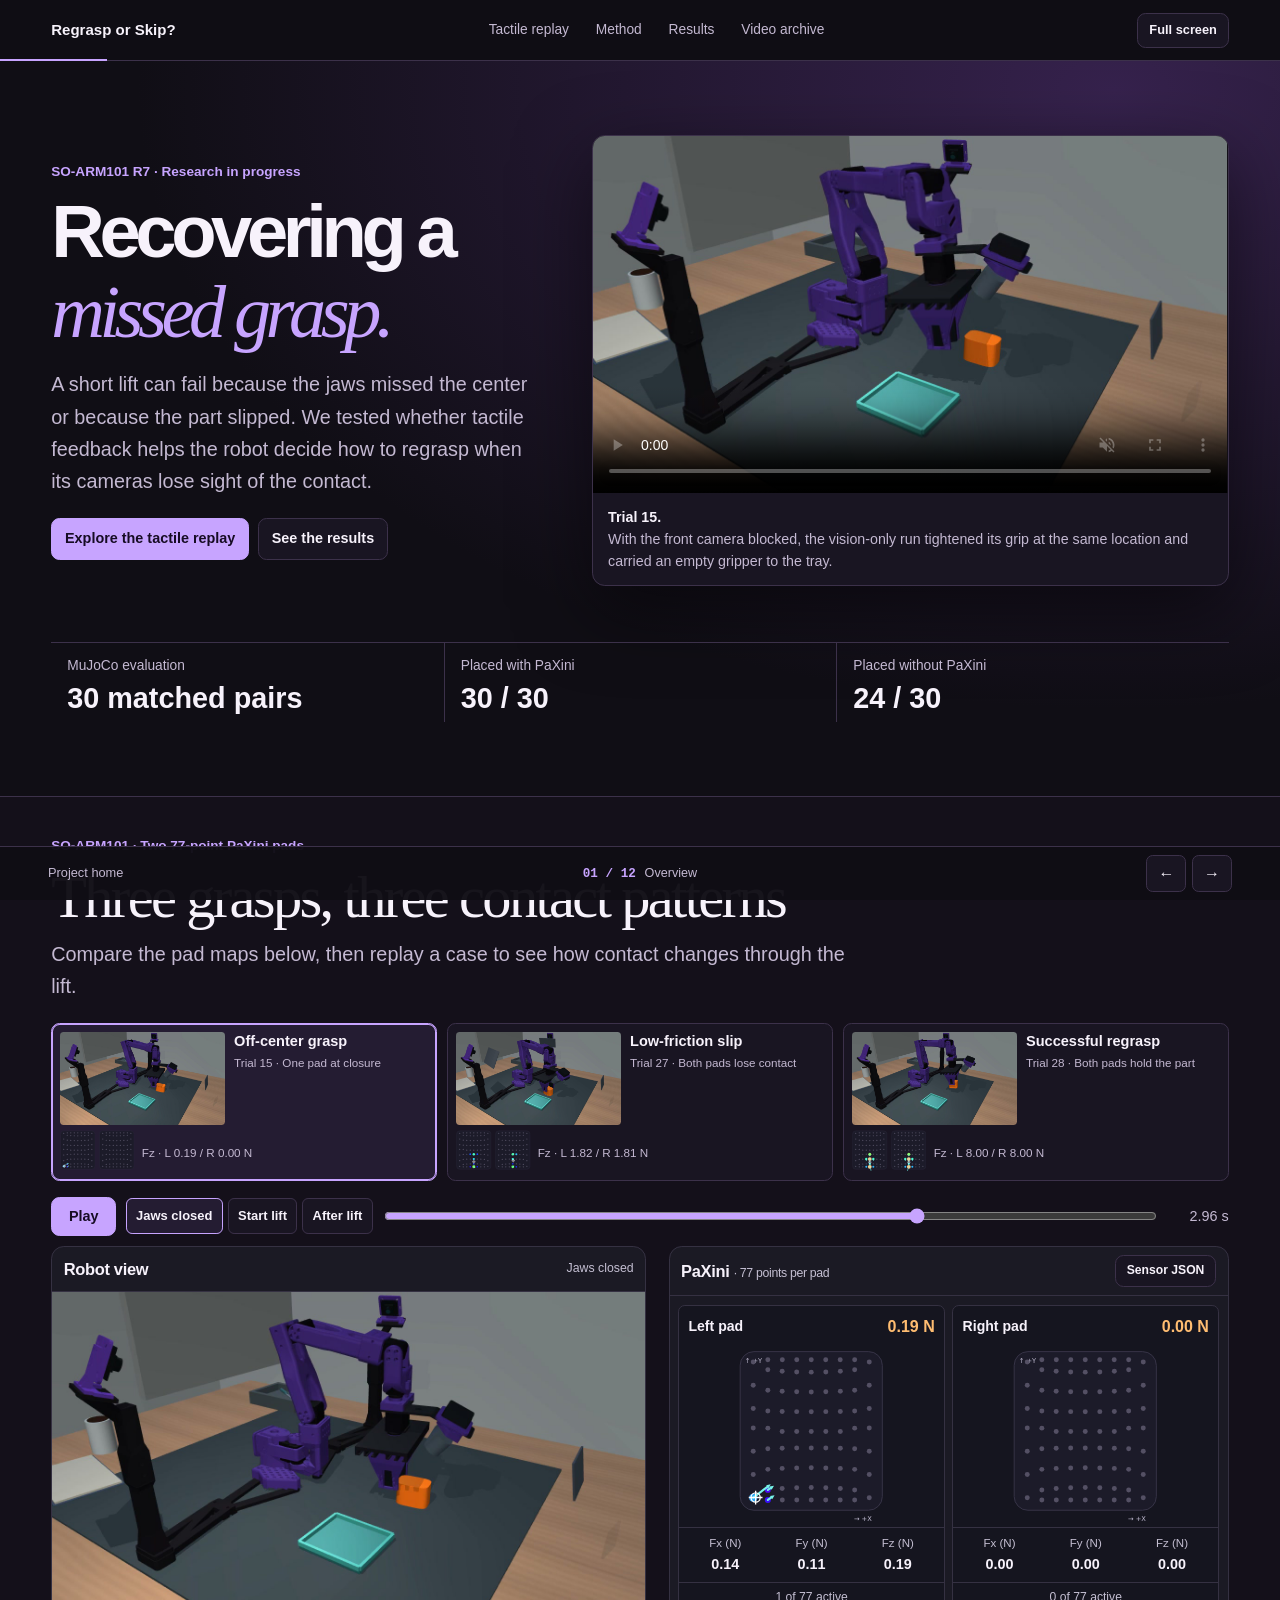
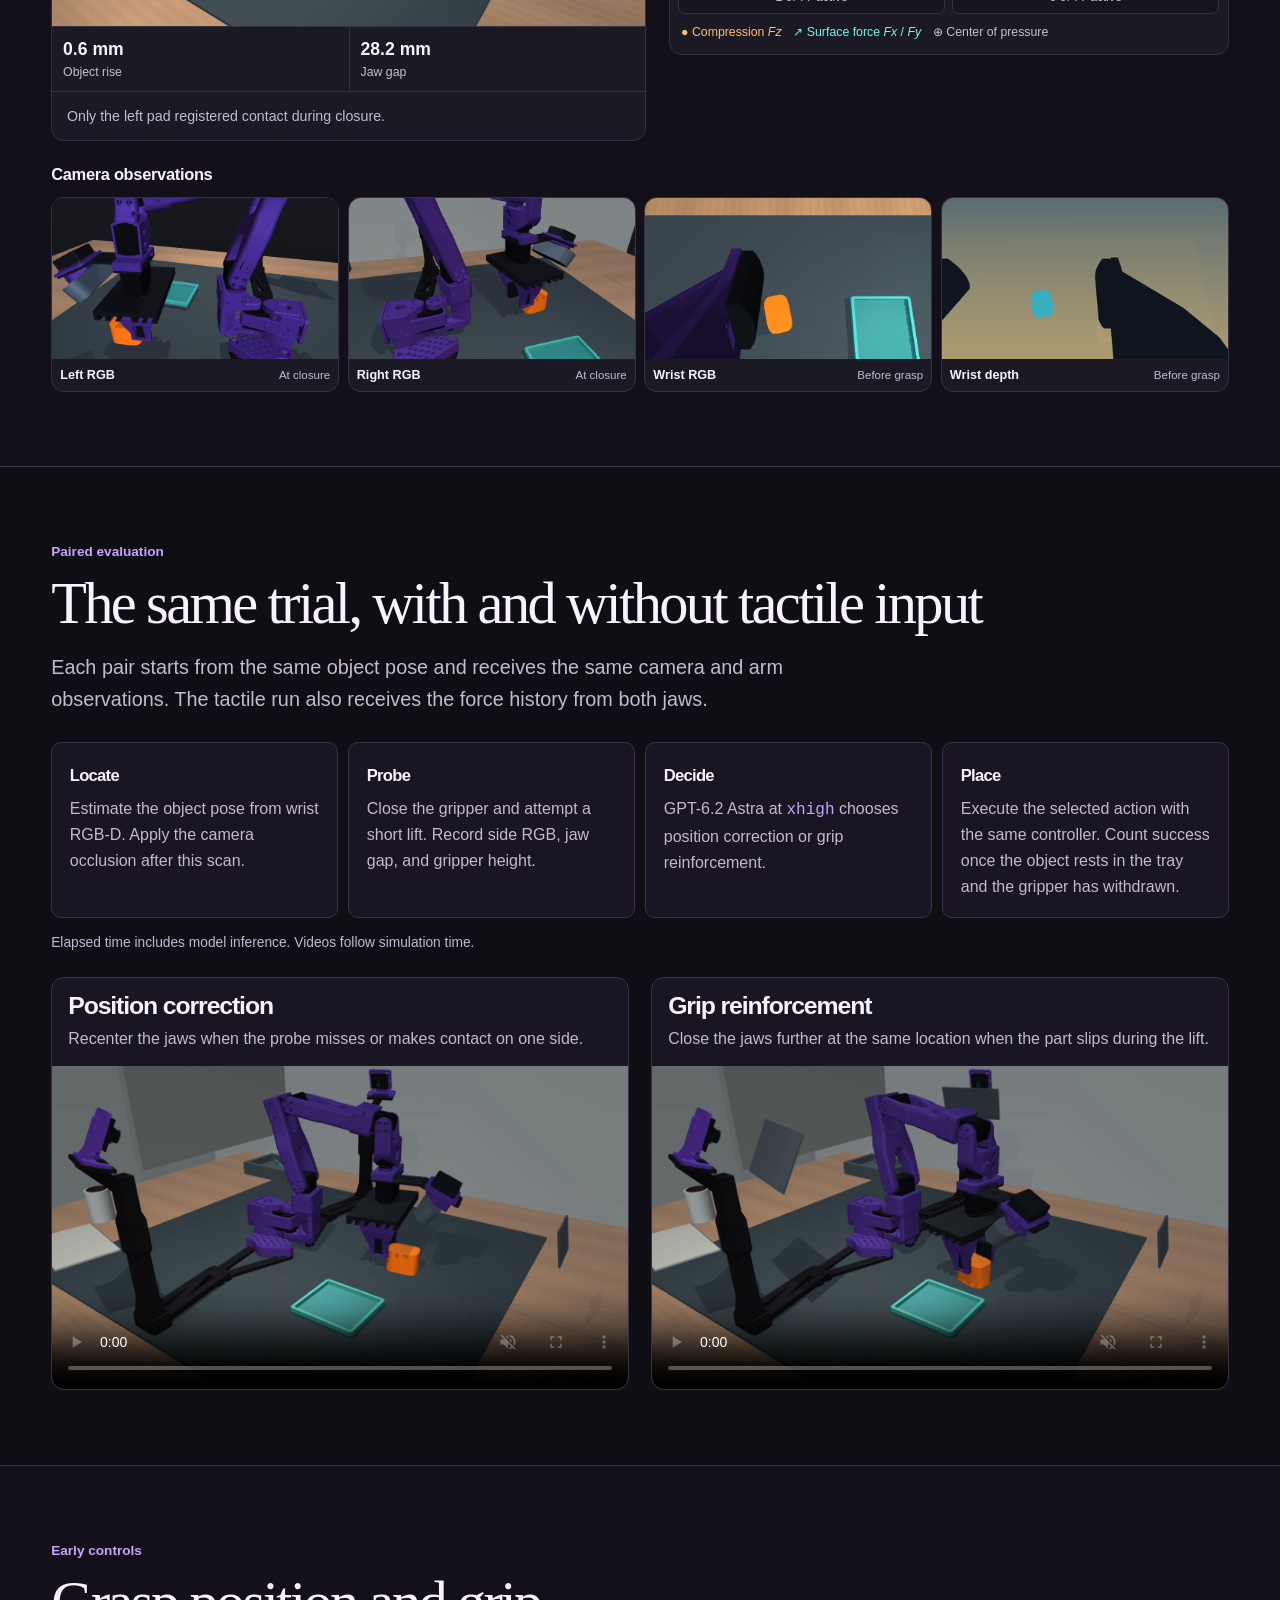
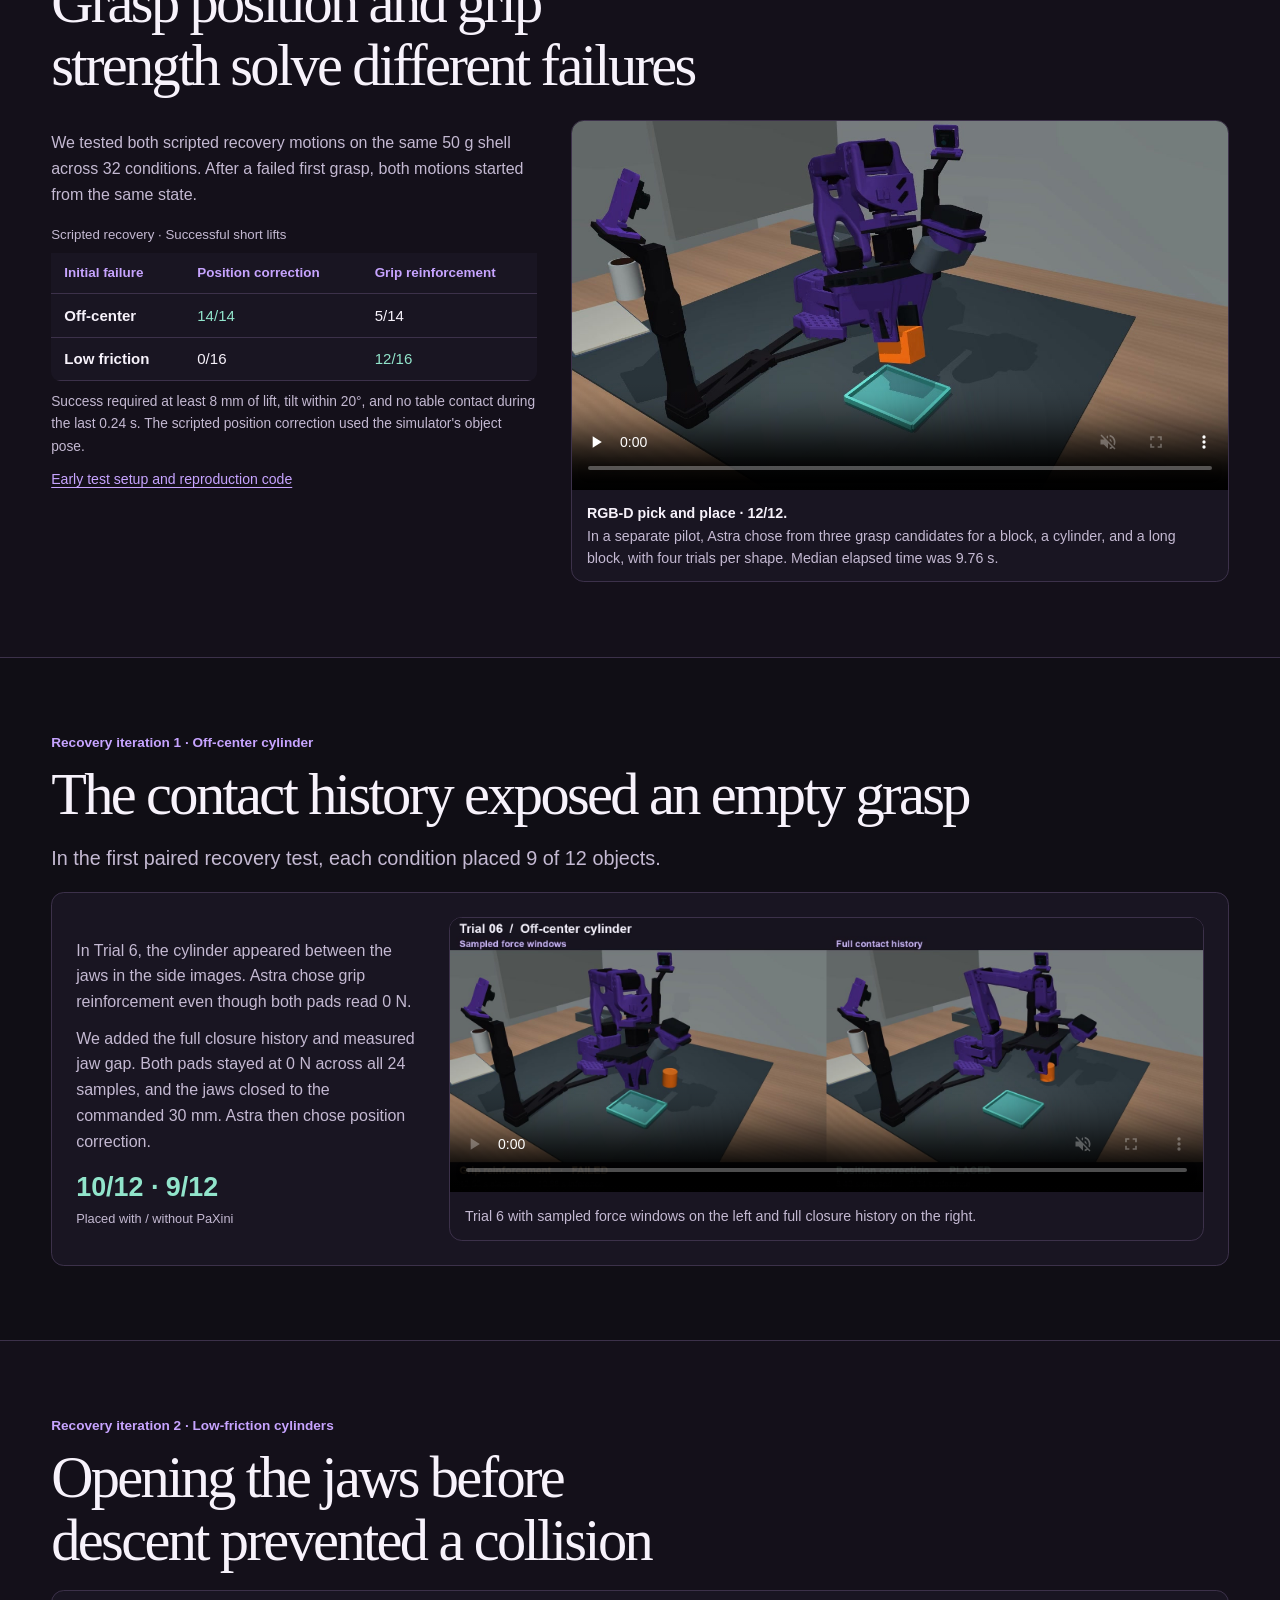
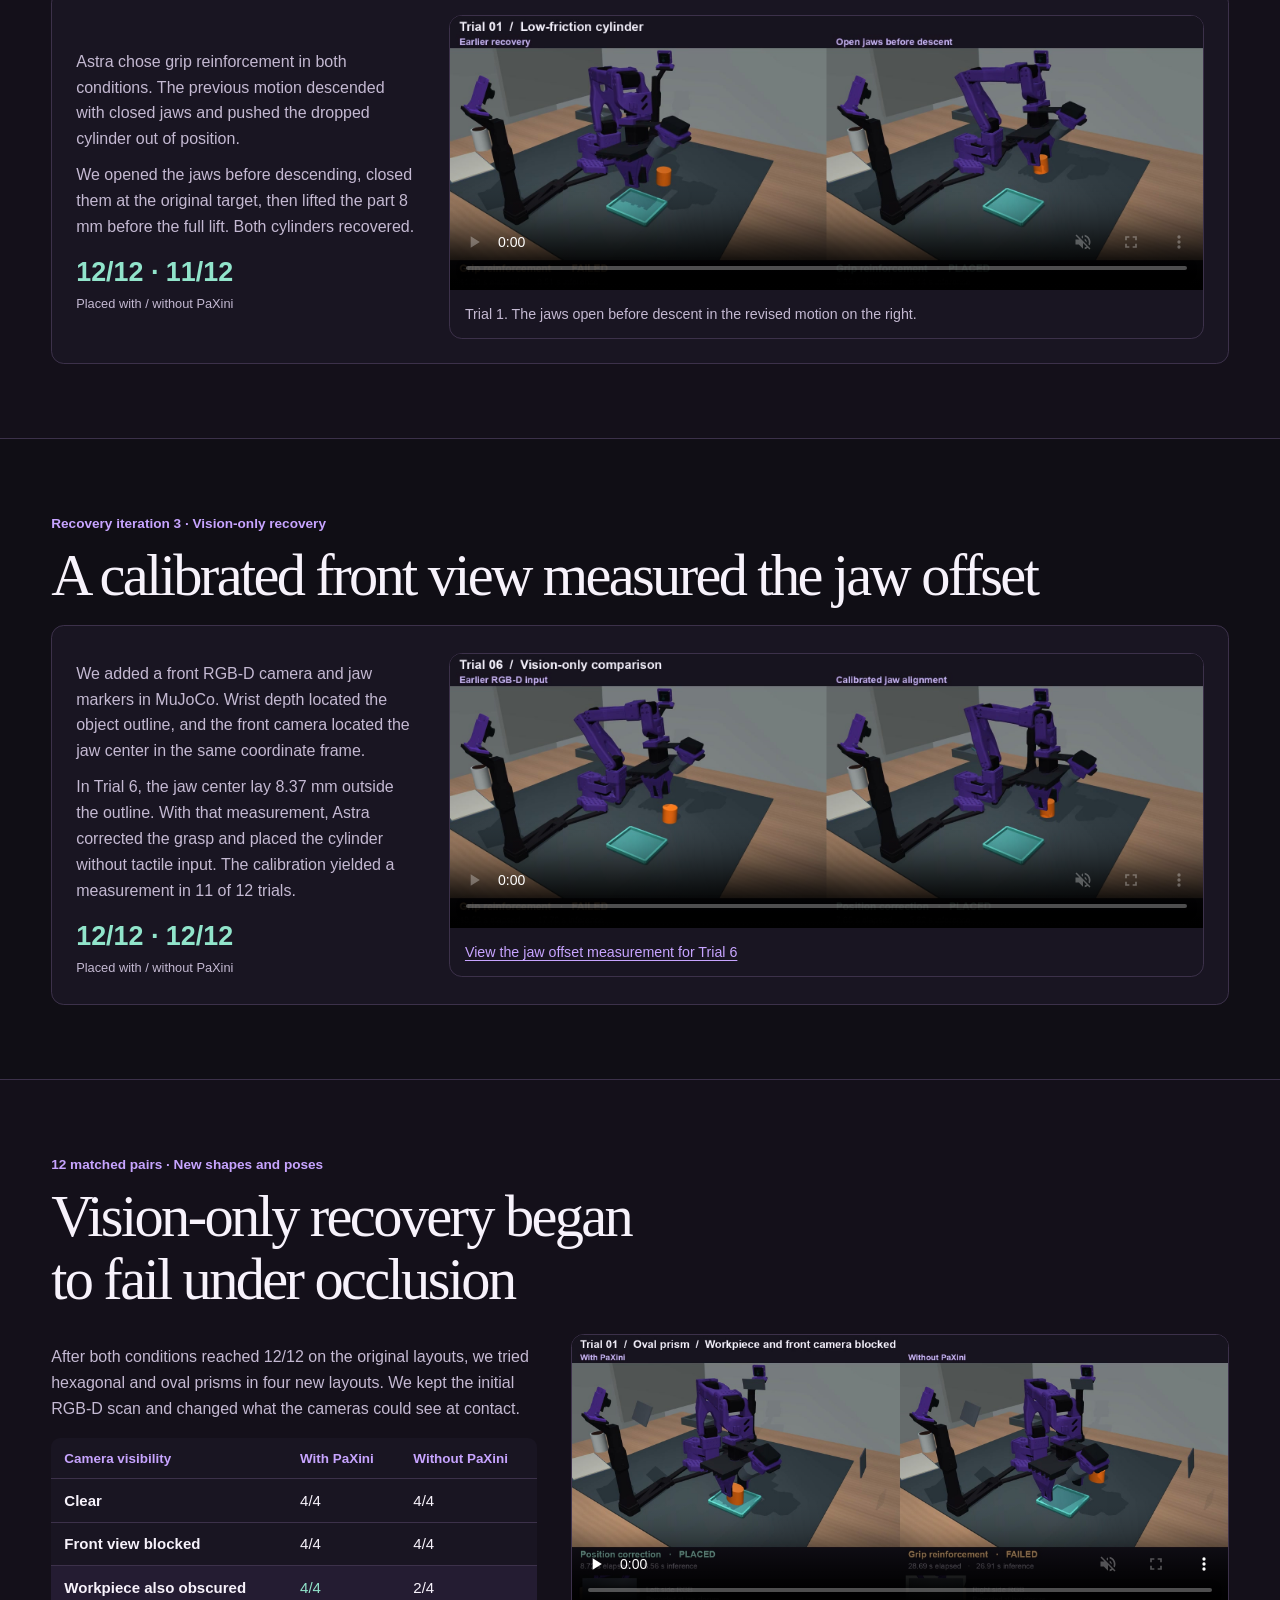
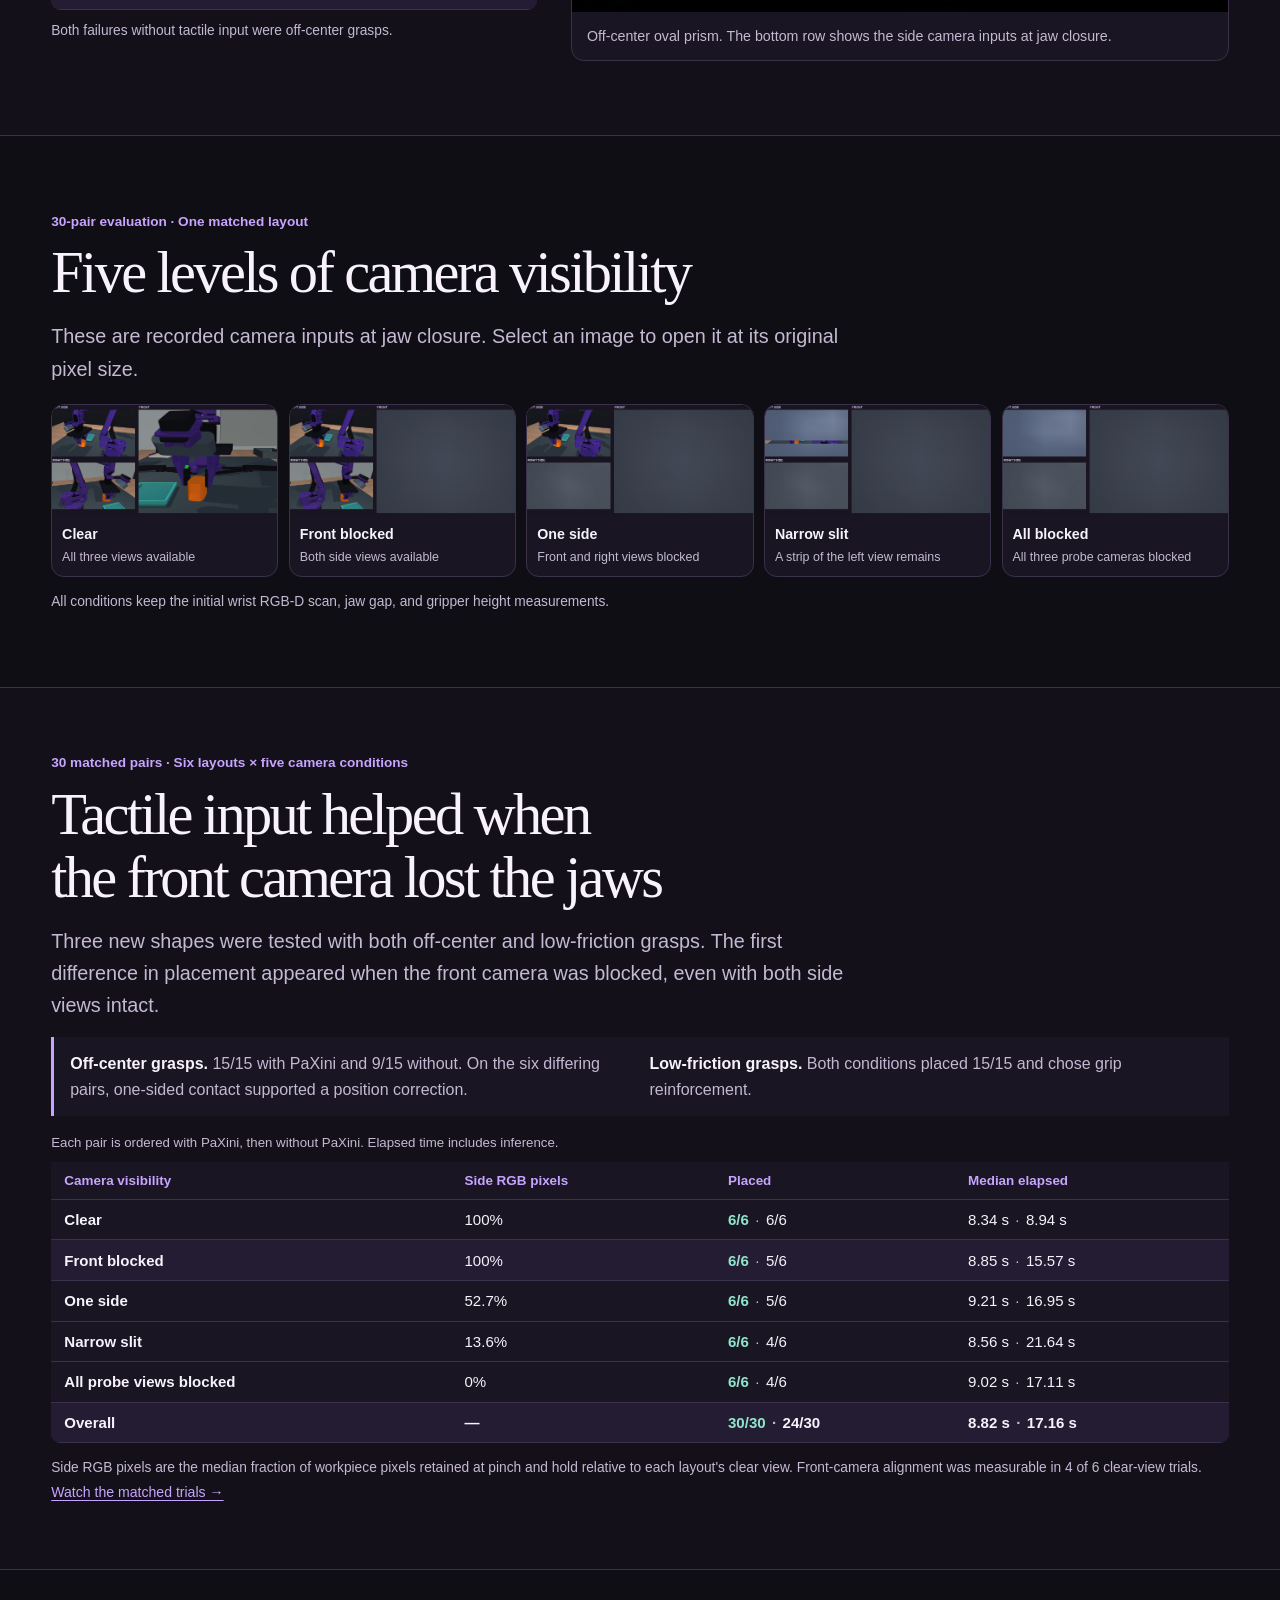
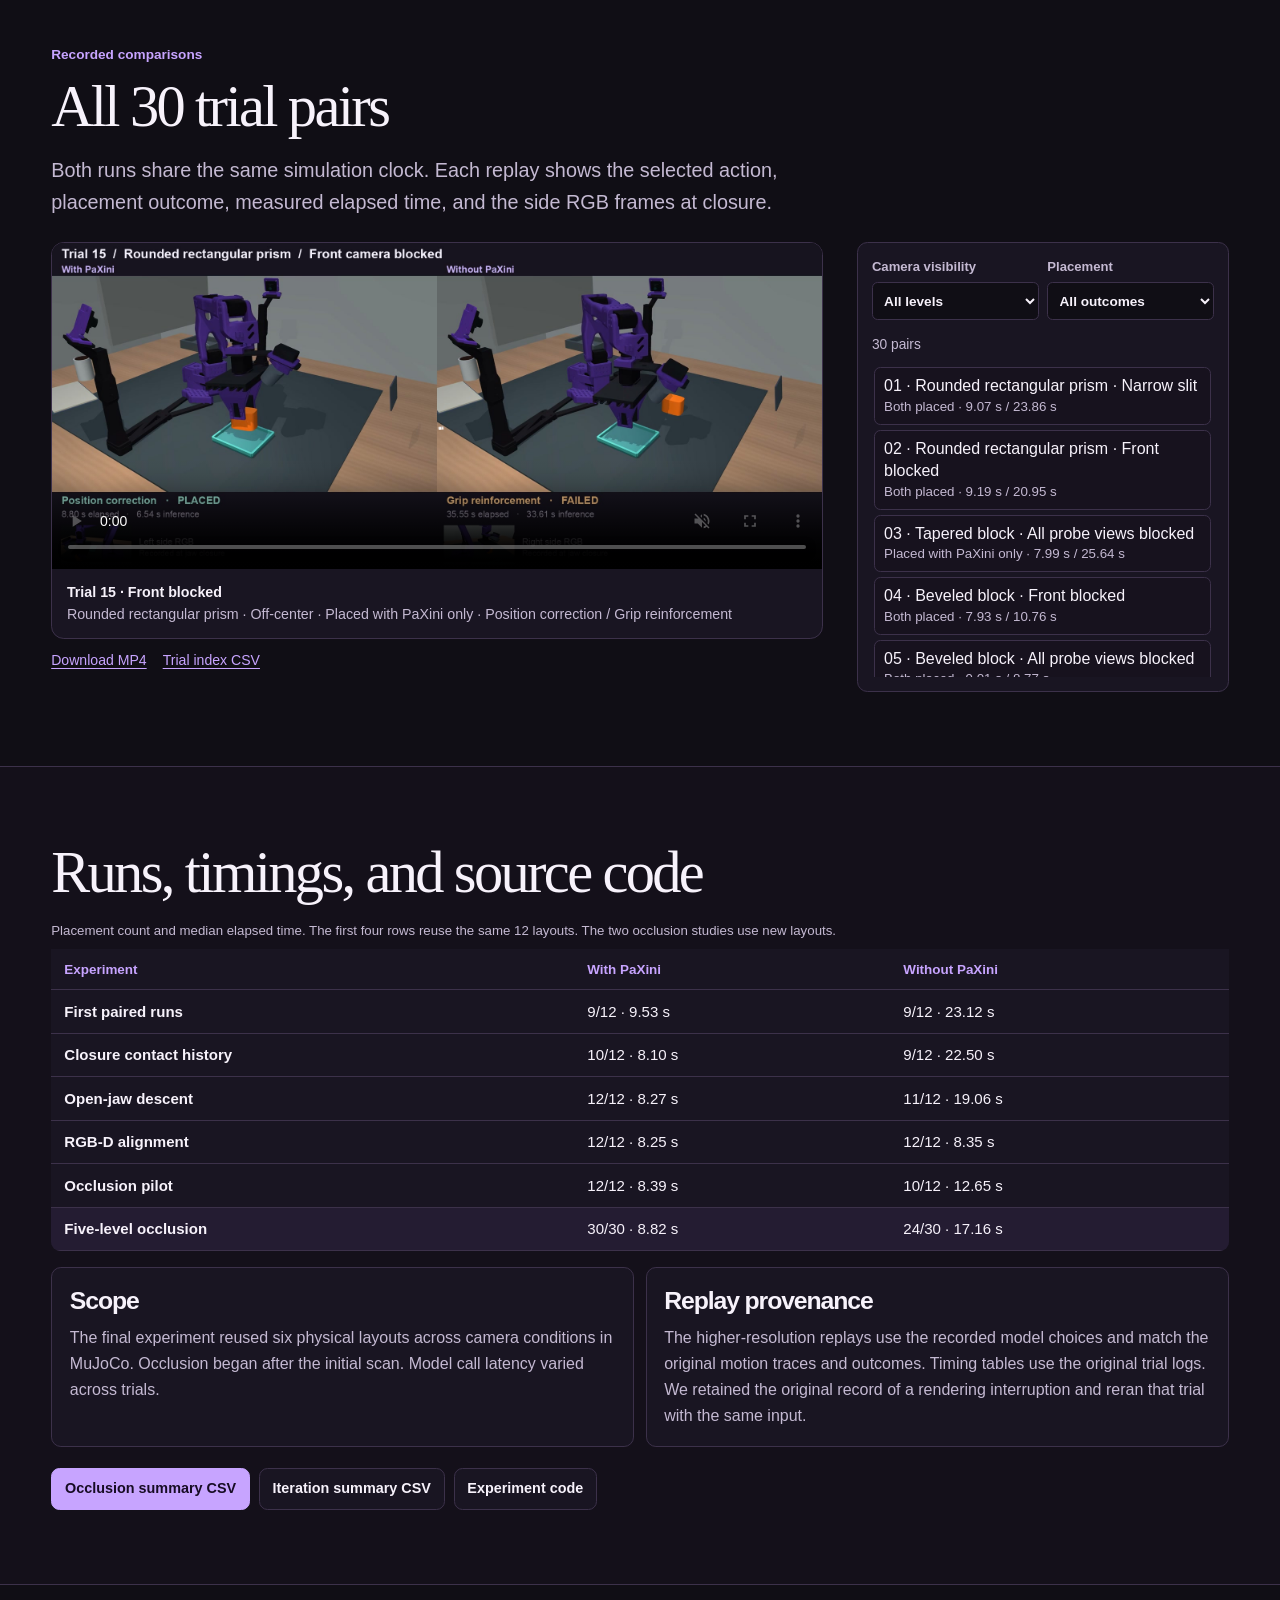
==== briefing/index.html @ a55e619f "Rebuild the English experiment briefing with HD replays" ====
<!doctype html>
<html lang="en">
<head>
  <meta charset="utf-8">
  <meta name="viewport" content="width=device-width,initial-scale=1">
  <meta name="theme-color" content="#100e15">
  <meta name="description" content="Paired MuJoCo experiments on tactile grasp recovery with an SO-ARM101 and two PaXini pads.">
  <meta property="og:title" content="Recovering a missed grasp · Regrasp or Skip?">
  <meta property="og:description" content="30 matched pairs across five levels of camera occlusion.">
  <meta property="og:image" content="https://jhyeong687.github.io/tactile-grasp-agent/briefing/media/start-here.jpg?rev=hd">
  <title>Recovering a missed grasp · Regrasp or Skip?</title>
  <link rel="stylesheet" href="brief.css?v=hd">
  <script src="brief.js?v=hd" defer></script>
  <script src="touch.js?v=hd" defer></script>
</head>
<body>
<a class="skip" href="#opening">Skip to content</a>
<header class="mast">
  <div class="mast-inner">
    <a class="brand" href="../">Regrasp or Skip?</a>
    <nav aria-label="Page sections">
      <a href="#touch">Tactile replay</a><a href="#protocol">Method</a><a href="#graded">Results</a><a href="#library">Video archive</a>
    </nav>
    <button class="button button-small" id="fullscreen" type="button" hidden>Full screen</button>
  </div>
  <div class="progress" aria-hidden="true"><span id="progress"></span></div>
</header>

<main id="deck">
<section class="slide hero" id="opening" data-title="Overview">
  <div class="frame hero-grid">
    <div class="hero-copy">
      <p class="eyebrow">SO-ARM101 R7 · Research in progress</p>
      <h1>Recovering a<br><em>missed grasp.</em></h1>
      <p class="lead">A short lift can fail because the jaws missed the center or because the part slipped. We tested whether tactile feedback helps the robot decide how to regrasp when its cameras lose sight of the contact.</p>
      <div class="hero-actions">
        <a class="button primary" href="#touch">Explore the tactile replay</a>
        <a class="button" href="#graded">See the results</a>
      </div>
    </div>
    <figure class="plate hero-video">
      <video src="media/start-here.mp4?v=hd" poster="media/start-here.jpg?v=hd" autoplay muted playsinline loop controls preload="metadata" aria-label="The gripper moves toward the tray while the orange workpiece stays on the table"></video>
      <figcaption><strong>Trial 15.</strong> With the front camera blocked, the vision-only run tightened its grip at the same location and carried an empty gripper to the tray.</figcaption>
    </figure>
    <dl class="hero-facts">
      <div><dt>MuJoCo evaluation</dt><dd>30 matched pairs</dd></div>
      <div><dt>Placed with PaXini</dt><dd>30 / 30</dd></div>
      <div><dt>Placed without PaXini</dt><dd>24 / 30</dd></div>
    </dl>
  </div>
</section>

<section class="slide" id="touch" data-title="Tactile replay">
  <div class="frame">
    <p class="eyebrow">SO-ARM101 · Two 77-point PaXini pads</p>
    <h2>Three grasps, three contact patterns</h2>
    <p class="lede">Compare the pad maps below, then replay a case to see how contact changes through the lift.</p>
    <div class="case-overview" aria-label="Select a recorded grasp">
      <button type="button" data-touch-case="offset" aria-pressed="true">
        <img src="media/touch-offset.jpg?v=hd" alt="" width="1280" height="720" loading="lazy">
        <span><b>Off-center grasp</b><small>Trial 15 · One pad at closure</small></span>
      </button>
      <button type="button" data-touch-case="slip" aria-pressed="false">
        <img src="media/touch-slip.jpg?v=hd" alt="" width="1280" height="720" loading="lazy">
        <span><b>Low-friction slip</b><small>Trial 27 · Both pads lose contact</small></span>
      </button>
      <button type="button" data-touch-case="recovered" aria-pressed="false">
        <img src="media/touch-recovered.jpg?v=hd" alt="" width="1280" height="720" loading="lazy">
        <span><b>Successful regrasp</b><small>Trial 28 · Both pads hold the part</small></span>
      </button>
    </div>
    <div class="replay-toolbar" aria-label="Replay controls">
      <button class="button primary" id="touch-play" type="button" disabled>Play</button>
      <div class="touch-jumps" aria-label="Jump to an event">
        <button type="button" disabled>Jaws closed</button>
        <button type="button" disabled>Start lift</button>
        <button type="button" disabled>After lift</button>
      </div>
      <label class="seek-control"><span class="visually-hidden">Simulation timeline</span><input id="touch-seek" type="range" disabled min="0" max="4" step=".04" value="0"></label>
      <output id="touch-time">0.24 s</output>
    </div>
    <div class="touch-layout">
      <figure class="plate replay-scene">
        <div class="replay-head"><h3>Robot view</h3><span id="touch-phase">Loading recording</span></div>
        <video id="touch-video" src="media/touch-offset.mp4?v=hd" poster="media/touch-offset.jpg?v=hd" muted playsinline loop preload="metadata" aria-label="Full-arm replay synchronized with both tactile pads"></video>
        <div class="scene-metrics">
          <div><output id="touch-lift">—</output><span>Object rise</span></div>
          <div><output id="touch-gap">—</output><span>Jaw gap</span></div>
        </div>
        <figcaption id="touch-caption">Only the left pad registered contact during closure.</figcaption>
      </figure>
      <section class="plate replay-pads" aria-labelledby="touch-pad-title">
        <div class="replay-head"><h3 id="touch-pad-title">PaXini <span>· 77 points per pad</span></h3><a id="touch-download" class="button button-small" href="data/touch-offset.json?v=hd" download="touch-offset.json">Sensor JSON</a></div>
        <div class="touch-pads" id="touch-pads"></div>
        <p class="touch-legend"><span class="normal">● Compression <var>Fz</var></span><span class="shear">↗ Surface force <var>Fx</var> / <var>Fy</var></span><span>⊕ Center of pressure</span></p>
        <output id="touch-point" hidden></output>
      </section>
    </div>
    <section class="replay-cameras" aria-labelledby="camera-frames">
      <div class="replay-head"><h3 id="camera-frames">Camera observations</h3></div>
      <div class="feed-grid">
        <a class="plate camera-feed" data-feed="pinch_left_rgb" href="media/observations/offset-pinch_left_rgb.png"><img alt="Left side RGB at jaw closure" width="384" height="216" loading="lazy"><span>Left RGB <small>At closure</small></span></a>
        <a class="plate camera-feed" data-feed="pinch_right_rgb" href="media/observations/offset-pinch_right_rgb.png"><img alt="Right side RGB at jaw closure" width="384" height="216" loading="lazy"><span>Right RGB <small>At closure</small></span></a>
        <a class="plate camera-feed" data-feed="pre_wrist_rgb" href="media/observations/offset-pre_wrist_rgb.png"><img alt="Wrist RGB before the probe" width="384" height="216" loading="lazy"><span>Wrist RGB <small>Before grasp</small></span></a>
        <a class="plate camera-feed" data-feed="pre_wrist_depth_preview" href="media/observations/offset-pre_wrist_depth_preview.png"><img alt="Wrist depth preview before the probe" width="384" height="216" loading="lazy"><span>Wrist depth <small>Before grasp</small></span></a>
      </div>
    </section>
    <noscript><p><a href="media/touch-offset.mp4?v=hd">Download the Trial 15 replay</a></p></noscript>
  </div>
</section>

<section class="slide" id="protocol" data-title="Method">
  <div class="frame">
    <p class="eyebrow">Paired evaluation</p>
    <h2>The same trial, with and without tactile input</h2>
    <p class="lede">Each pair starts from the same object pose and receives the same camera and arm observations. The tactile run also receives the force history from both jaws.</p>
    <ol class="flow">
      <li><h3>Locate</h3><p>Estimate the object pose from wrist RGB-D. Apply the camera occlusion after this scan.</p></li>
      <li><h3>Probe</h3><p>Close the gripper and attempt a short lift. Record side RGB, jaw gap, and gripper height.</p></li>
      <li><h3>Decide</h3><p>GPT-6.2 Astra at <code>xhigh</code> chooses position correction or grip reinforcement.</p></li>
      <li><h3>Place</h3><p>Execute the selected action with the same controller. Count success once the object rests in the tray and the gripper has withdrawn.</p></li>
    </ol>
    <p class="fine">Elapsed time includes model inference. Videos follow simulation time.</p>
    <div class="cause-grid" id="problem">
      <article class="plate cause">
        <div class="cause-copy"><h3>Position correction</h3><p>Recenter the jaws when the probe misses or makes contact on one side.</p></div>
        <video src="media/missed-edge.mp4?v=hd" poster="media/missed-edge.jpg?v=hd" muted playsinline loop controls preload="none" aria-label="The jaws brush one side of the workpiece during an off-center probe"></video>
      </article>
      <article class="plate cause">
        <div class="cause-copy"><h3>Grip reinforcement</h3><p>Close the jaws further at the same location when the part slips during the lift.</p></div>
        <video src="media/slip-proof.mp4?v=hd" poster="media/slip-proof.jpg?v=hd" muted playsinline loop controls preload="none" aria-label="The low-friction workpiece slips during the short lift"></video>
      </article>
    </div>
  </div>
</section>

<section class="slide" id="baseline" data-title="Early controls">
  <div class="frame">
    <p class="eyebrow">Early controls</p>
    <h2>Grasp position and grip strength solve different failures</h2>
    <div class="split">
      <div>
        <p>We tested both scripted recovery motions on the same 50 g shell across 32 conditions. After a failed first grasp, both motions started from the same state.</p>
        <div class="table-scroll" tabindex="0" role="region" aria-label="Scripted recovery outcomes">
          <table>
            <caption>Scripted recovery · Successful short lifts</caption>
            <thead><tr><th scope="col">Initial failure</th><th scope="col">Position correction</th><th scope="col">Grip reinforcement</th></tr></thead>
            <tbody><tr><th scope="row">Off-center</th><td class="mint">14/14</td><td>5/14</td></tr>
              <tr><th scope="row">Low friction</th><td>0/16</td><td class="mint">12/16</td></tr></tbody>
          </table>
        </div>
        <p class="fine">Success required at least 8 mm of lift, tilt within 20°, and no table contact during the last 0.24 s. The scripted position correction used the simulator's object pose.</p>
        <a class="text-link" href="https://github.com/jhyeong687/tactile-grasp-agent/blob/main/docs/regrasp-comparison.ko.md">Early test setup and reproduction code</a>
      </div>
      <figure class="plate">
        <video src="media/initial-pick.mp4?v=hd" poster="media/initial-pick.jpg?v=hd" muted playsinline loop controls preload="none" aria-label="A successful RGB-D pick and tray placement"></video>
        <figcaption><strong>RGB-D pick and place · 12/12.</strong> In a separate pilot, Astra chose from three grasp candidates for a block, a cylinder, and a long block, with four trials per shape. Median elapsed time was 9.76 s.</figcaption>
      </figure>
    </div>
  </div>
</section>

<section class="slide" id="iterations" data-title="1 · Contact history">
  <div class="frame">
    <p class="eyebrow">Recovery iteration 1 · Off-center cylinder</p>
    <h2>The contact history exposed an empty grasp</h2>
    <p class="lede">In the first paired recovery test, each condition placed 9 of 12 objects.</p>
    <article class="story" id="panel-contact">
      <div>
        <p>In Trial 6, the cylinder appeared between the jaws in the side images. Astra chose grip reinforcement even though both pads read 0 N.</p>
        <p>We added the full closure history and measured jaw gap. Both pads stayed at 0 N across all 24 samples, and the jaws closed to the commanded 30 mm. Astra then chose position correction.</p>
        <p class="result"><strong>10/12 · 9/12</strong><span>Placed with / without PaXini</span></p>
      </div>
      <figure class="plate"><video class="paired-video" width="1920" height="698" src="media/contact-history.mp4?v=hd" poster="media/contact-history.jpg?v=hd" muted playsinline loop controls preload="none" aria-label="Trial 6 before and after adding full closure history"></video><figcaption>Trial 6 with sampled force windows on the left and full closure history on the right.</figcaption></figure>
    </article>
  </div>
</section>

<section class="slide" id="clearance" data-title="2 · Jaw clearance">
  <div class="frame">
    <p class="eyebrow">Recovery iteration 2 · Low-friction cylinders</p>
    <h2>Opening the jaws before descent prevented a collision</h2>
    <article class="story" id="panel-clearance">
      <div>
        <p>Astra chose grip reinforcement in both conditions. The previous motion descended with closed jaws and pushed the dropped cylinder out of position.</p>
        <p>We opened the jaws before descending, closed them at the original target, then lifted the part 8 mm before the full lift. Both cylinders recovered.</p>
        <p class="result"><strong>12/12 · 11/12</strong><span>Placed with / without PaXini</span></p>
      </div>
      <figure class="plate"><video class="paired-video" width="1920" height="698" src="media/clearance.mp4?v=hd" poster="media/clearance.jpg?v=hd" muted playsinline loop controls preload="none" aria-label="Closed-jaw descent and open-jaw descent compared"></video><figcaption>Trial 1. The jaws open before descent in the revised motion on the right.</figcaption></figure>
    </article>
  </div>
</section>

<section class="slide" id="alignment" data-title="3 · RGB-D alignment">
  <div class="frame">
    <p class="eyebrow">Recovery iteration 3 · Vision-only recovery</p>
    <h2>A calibrated front view measured the jaw offset</h2>
    <article class="story" id="panel-alignment">
      <div>
        <p>We added a front RGB-D camera and jaw markers in MuJoCo. Wrist depth located the object outline, and the front camera located the jaw center in the same coordinate frame.</p>
        <p>In Trial 6, the jaw center lay 8.37 mm outside the outline. With that measurement, Astra corrected the grasp and placed the cylinder without tactile input. The calibration yielded a measurement in 11 of 12 trials.</p>
        <p class="result"><strong>12/12 · 12/12</strong><span>Placed with / without PaXini</span></p>
      </div>
      <figure class="plate"><video class="paired-video" width="1920" height="698" src="media/rgbd-alignment.mp4?v=hd" poster="media/rgbd-alignment.jpg?v=hd" muted playsinline loop controls preload="none" aria-label="Vision-only Trial 6 before and after measuring alignment"></video><figcaption><a href="media/alignment-view.png">View the jaw offset measurement for Trial 6</a></figcaption></figure>
    </article>
  </div>
</section>

<section class="slide" id="novel" data-title="Occlusion pilot">
  <div class="frame">
    <p class="eyebrow">12 matched pairs · New shapes and poses</p>
    <h2>Vision-only recovery began to fail under occlusion</h2>
    <div class="split">
      <div>
        <p>After both conditions reached 12/12 on the original layouts, we tried hexagonal and oval prisms in four new layouts. We kept the initial RGB-D scan and changed what the cameras could see at contact.</p>
        <div class="table-scroll" tabindex="0" role="region" aria-label="Occlusion pilot results">
          <table>
            <thead><tr><th scope="col">Camera visibility</th><th scope="col">With PaXini</th><th scope="col">Without PaXini</th></tr></thead>
            <tbody><tr><th scope="row">Clear</th><td>4/4</td><td>4/4</td></tr>
              <tr><th scope="row">Front view blocked</th><td>4/4</td><td>4/4</td></tr>
              <tr class="accent-row"><th scope="row">Workpiece also obscured</th><td class="mint">4/4</td><td>2/4</td></tr></tbody>
          </table>
        </div>
        <p class="fine">Both failures without tactile input were off-center grasps.</p>
      </div>
      <figure class="plate"><video class="paired-video" width="1920" height="812" src="media/novel-occlusion.mp4?v=hd" poster="media/novel-occlusion.jpg?v=hd" muted playsinline loop controls preload="none" aria-label="An off-center oval prism with and without tactile input"></video><figcaption>Off-center oval prism. The bottom row shows the side camera inputs at jaw closure.</figcaption></figure>
    </div>
  </div>
</section>

<section class="slide" id="views" data-title="Camera visibility">
  <div class="frame">
    <p class="eyebrow">30-pair evaluation · One matched layout</p>
    <h2>Five levels of camera visibility</h2>
    <p class="lede">These are recorded camera inputs at jaw closure. Select an image to open it at its original pixel size.</p>
    <div class="view-grid">
      <figure class="plate"><a href="media/view-clear.png"><img src="media/view-clear.png" alt="Both side cameras and the front camera have a clear view" width="1040" height="506" loading="lazy"></a><figcaption><strong>Clear</strong><span>All three views available</span></figcaption></figure>
      <figure class="plate"><a href="media/view-marker.png"><img src="media/view-marker.png" alt="Both side cameras remain visible while the front camera is blocked" width="1040" height="506" loading="lazy"></a><figcaption><strong>Front blocked</strong><span>Both side views available</span></figcaption></figure>
      <figure class="plate"><a href="media/view-one-side.png"><img src="media/view-one-side.png" alt="Only one side camera has a clear view" width="1040" height="506" loading="lazy"></a><figcaption><strong>One side</strong><span>Front and right views blocked</span></figcaption></figure>
      <figure class="plate"><a href="media/view-slit.png"><img src="media/view-slit.png" alt="Only a narrow opening remains in one side view" width="1040" height="506" loading="lazy"></a><figcaption><strong>Narrow slit</strong><span>A strip of the left view remains</span></figcaption></figure>
      <figure class="plate"><a href="media/view-full.png"><img src="media/view-full.png" alt="The front camera and both side cameras are blocked" width="1040" height="506" loading="lazy"></a><figcaption><strong>All blocked</strong><span>All three probe cameras blocked</span></figcaption></figure>
    </div>
    <p class="fine">All conditions keep the initial wrist RGB-D scan, jaw gap, and gripper height measurements.</p>
  </div>
</section>

<section class="slide" id="graded" data-title="Results">
  <div class="frame">
    <p class="eyebrow">30 matched pairs · Six layouts × five camera conditions</p>
    <h2>Tactile input helped when the front camera lost the jaws</h2>
    <p class="lede">Three new shapes were tested with both off-center and low-friction grasps. The first difference in placement appeared when the front camera was blocked, even with both side views intact.</p>
    <div class="takeaway"><p><strong>Off-center grasps.</strong> 15/15 with PaXini and 9/15 without. On the six differing pairs, one-sided contact supported a position correction.</p><p><strong>Low-friction grasps.</strong> Both conditions placed 15/15 and chose grip reinforcement.</p></div>
    <div class="table-scroll" tabindex="0" role="region" aria-label="Placement and elapsed time by camera condition">
      <table class="graded">
        <caption>Each pair is ordered with PaXini, then without PaXini. Elapsed time includes inference.</caption>
        <thead><tr><th scope="col">Camera visibility</th><th scope="col">Side RGB pixels</th><th scope="col">Placed</th><th scope="col">Median elapsed</th></tr></thead>
        <tbody>
          <tr><th scope="row">Clear</th><td>100%</td><td><b>6/6</b><span>·</span>6/6</td><td>8.34 s<span>·</span>8.94 s</td></tr>
          <tr class="accent-row"><th scope="row">Front blocked</th><td>100%</td><td><b>6/6</b><span>·</span>5/6</td><td>8.85 s<span>·</span>15.57 s</td></tr>
          <tr><th scope="row">One side</th><td>52.7%</td><td><b>6/6</b><span>·</span>5/6</td><td>9.21 s<span>·</span>16.95 s</td></tr>
          <tr><th scope="row">Narrow slit</th><td>13.6%</td><td><b>6/6</b><span>·</span>4/6</td><td>8.56 s<span>·</span>21.64 s</td></tr>
          <tr><th scope="row">All probe views blocked</th><td>0%</td><td><b>6/6</b><span>·</span>4/6</td><td>9.02 s<span>·</span>17.11 s</td></tr>
        </tbody>
        <tfoot><tr><th scope="row">Overall</th><td>—</td><td><b>30/30</b><span>·</span>24/30</td><td>8.82 s<span>·</span>17.16 s</td></tr></tfoot>
      </table>
    </div>
    <p class="fine">Side RGB pixels are the median fraction of workpiece pixels retained at pinch and hold relative to each layout's clear view. Front-camera alignment was measurable in 4 of 6 clear-view trials.</p>
    <a class="text-link" href="#library">Watch the matched trials →</a>
  </div>
</section>

<section class="slide" id="library" data-title="Video archive">
  <div class="frame">
    <p class="eyebrow">Recorded comparisons</p>
    <h2>All 30 trial pairs</h2>
    <p class="lede">Both runs share the same simulation clock. Each replay shows the selected action, placement outcome, measured elapsed time, and the side RGB frames at closure.</p>
    <div class="library">
      <div>
        <figure class="plate library-video">
          <video id="library-video" class="paired-video" width="1920" height="812" src="media/graded/trial15_marker_occlusion_rounded_rectangle.mp4?v=hd" poster="media/graded/trial15_marker_occlusion_rounded_rectangle.jpg?v=hd" muted playsinline loop controls preload="none" aria-label="Matched comparison of the selected trial"></video>
          <figcaption id="clip-detail" aria-live="polite"><strong>Trial 15 · Front blocked</strong><span>Rounded rectangular prism · Off-center · Placed with PaXini only</span></figcaption>
        </figure>
        <div class="link-row"><a id="clip-download" class="text-link" href="media/graded/trial15_marker_occlusion_rounded_rectangle.mp4?v=hd" download>Download MP4</a><a class="text-link" href="data/graded-pairs.csv" download>Trial index CSV</a></div>
      </div>
      <div class="filters">
        <div class="filter-row"><label>Camera visibility<select id="stage-filter"><option value="">All levels</option><option value="clear">Clear</option><option value="marker_occlusion">Front blocked</option><option value="one_side">One side</option><option value="slit">Narrow slit</option><option value="full_occlusion">All probe views blocked</option></select></label>
          <label>Placement<select id="outcome-filter"><option value="">All outcomes</option><option value="tactile">With PaXini only</option><option value="both">Both placed</option></select></label></div>
        <p id="clip-count" class="fine" aria-live="polite">30 pairs</p>
        <div id="clips" class="clips" aria-label="Select a paired replay"></div>
        <noscript><p>Open the trial index CSV for the recorded video paths.</p></noscript>
      </div>
    </div>
  </div>
</section>

<section class="slide" id="recap" data-title="Data and code">
  <div class="frame">
    <h2>Runs, timings, and source code</h2>
    <div class="table-scroll" tabindex="0" role="region" aria-label="Summary across recovery experiments">
      <table>
        <caption>Placement count and median elapsed time. The first four rows reuse the same 12 layouts. The two occlusion studies use new layouts.</caption>
        <thead><tr><th scope="col">Experiment</th><th scope="col">With PaXini</th><th scope="col">Without PaXini</th></tr></thead>
        <tbody>
          <tr><th scope="row">First paired runs</th><td>9/12 · 9.53 s</td><td>9/12 · 23.12 s</td></tr>
          <tr><th scope="row">Closure contact history</th><td>10/12 · 8.10 s</td><td>9/12 · 22.50 s</td></tr>
          <tr><th scope="row">Open-jaw descent</th><td>12/12 · 8.27 s</td><td>11/12 · 19.06 s</td></tr>
          <tr><th scope="row">RGB-D alignment</th><td>12/12 · 8.25 s</td><td>12/12 · 8.35 s</td></tr>
          <tr><th scope="row">Occlusion pilot</th><td>12/12 · 8.39 s</td><td>10/12 · 12.65 s</td></tr>
          <tr class="accent-row"><th scope="row">Five-level occlusion</th><td>30/30 · 8.82 s</td><td>24/30 · 17.16 s</td></tr>
        </tbody>
      </table>
    </div>
    <div class="two-notes">
      <div class="note"><h3>Scope</h3><p>The final experiment reused six physical layouts across camera conditions in MuJoCo. Occlusion began after the initial scan. Model call latency varied across trials.</p></div>
      <div class="note"><h3>Replay provenance</h3><p>The higher-resolution replays use the recorded model choices and match the original motion traces and outcomes. Timing tables use the original trial logs. We retained the original record of a rendering interruption and reran that trial with the same input.</p></div>
    </div>
    <div class="link-row">
      <a class="button primary" href="data/graded-summary.csv" download>Occlusion summary CSV</a>
      <a class="button" href="data/iteration-summary.csv" download>Iteration summary CSV</a>
      <a class="button" href="https://github.com/jhyeong687/tactile-grasp-agent/tree/main/simulation/random_pick/recovery">Experiment code</a>
    </div>
  </div>
</section>
</main>

<footer class="deck-footer" aria-label="Section navigation">
  <a class="home-link" href="../">Project home</a>
  <span class="slide-label"><span id="slide-number">01 / 12</span><span id="slide-name">Overview</span></span>
  <div class="footer-actions"><button type="button" id="previous" aria-label="Previous section" disabled>←</button><button type="button" id="next" aria-label="Next section">→</button></div>
</footer>
</body>
</html>
---- briefing/brief.css ----
:root {
  color-scheme: dark;
  --bg: #100e15; --surface: #191522; --lift: #241c32; --line: #3c314a;
  --ink: #f7f2fb; --muted: #c4b9d2; --lilac: #c7a4ff; --mint: #91e4cb;
  --header: 60px; --footer: 54px;
  color: var(--ink); background: var(--bg);
  font: 1rem/1.62 Inter, -apple-system, BlinkMacSystemFont, "Segoe UI", sans-serif;
  --display: Georgia, "Times New Roman", serif;
}
*, *::before, *::after { box-sizing: border-box; }
[hidden] { display: none !important; }
html { scroll-padding-top: var(--header); }
body, h1, h2, h3, p, figure, dl, dd { margin: 0; }
body { padding-bottom: var(--footer); word-break: keep-all; overflow-wrap: anywhere; }
a { color: var(--lilac); text-underline-offset: .24em; }
a:hover { text-decoration-thickness: .12em; }
button, select { font: inherit; }
button { cursor: pointer; }
:focus-visible { outline: 2px solid var(--mint); outline-offset: 4px; }
.skip { position: fixed; left: 1rem; top: 1rem; padding: .7rem 1rem; transform: translateY(-200%); background: var(--lift); z-index: 5; }
.skip:focus { transform: none; }
.mast { position: sticky; top: 0; z-index: 3; border-bottom: 1px solid var(--line); background: #100e15f5; backdrop-filter: blur(16px); }
.mast-inner { max-width: 1380px; min-height: var(--header); margin: auto; padding: 0 clamp(16px, 4vw, 52px); display: flex; align-items: center; justify-content: space-between; gap: 14px; }
.brand { display: inline-flex; align-items: center; gap: 10px; color: var(--ink); font-weight: 760; text-decoration: none; white-space: nowrap; font-size: .94rem; }
.mast nav { display: flex; align-items: center; gap: clamp(12px, 2.1vw, 28px); }
.mast nav a { color: var(--muted); font-size: .86rem; text-decoration: none; white-space: nowrap; }
.mast nav a:hover, .mast nav a[aria-current] { color: var(--ink); }
.progress { position: absolute; inset: auto 0 -1px; height: 2px; }
.progress span { display: block; height: 100%; width: calc(100% / 12); background: var(--lilac); transition: width .25s ease; }
.frame { width: min(1190px, calc(100% - clamp(34px, 8vw, 112px))); margin-inline: auto; }
.slide { padding: clamp(38px, 5.8vw, 78px) 0; border-bottom: 1px solid var(--line); }
.slide:nth-of-type(even) { background: #14101a; }
#graded { padding-block: clamp(37px, 5vw, 64px); }
.hero { background: radial-gradient(ellipse at 87% 4%, #36224d, transparent 62%), var(--bg); }
.hero-grid { display: grid; grid-template-columns: minmax(0, .87fr) minmax(0, 1.13fr); align-items: center; gap: clamp(18px, 4vw, 58px); }
.eyebrow { color: var(--lilac); font-size: .85rem; font-weight: 720; margin-bottom: .55rem; }
.eyebrow span { margin-inline: .22rem; }
h1, h2, h3 { line-height: 1.18; letter-spacing: -.045em; text-wrap: balance; }
h1 { font-size: clamp(2.5rem, 5.8vw, 5.5rem); font-weight: 820; line-height: 1.08; letter-spacing: -.073em; }
h1 em { display: inline-block; color: var(--lilac); font: italic 400 1em/.95 var(--display); }
h2 { font: 400 clamp(2.05rem, 4.6vw, 3.65rem)/1.08 var(--display); max-width: 62rem; margin-bottom: .75rem; }
h3 { font-size: clamp(1.1rem, 2vw, 1.55rem); font-weight: 700; }
.lead, .lede { color: var(--muted); font-size: clamp(1rem, 1.7vw, 1.24rem); max-width: 51rem; margin-top: 1rem; }
.hero-actions, .link-row { display: flex; flex-wrap: wrap; align-items: center; gap: .55rem; margin-top: 1.3rem; }
.button { display: inline-flex; align-items: center; justify-content: center; min-height: 42px; padding: .45rem .8rem; border: 1px solid var(--line); border-radius: .53rem; color: var(--ink); background: var(--surface); text-decoration: none; font-weight: 680; font-size: .9rem; }
.button:hover { border-color: var(--lilac); background: var(--lift); }
.button.primary { color: #170c24; border-color: var(--lilac); background: var(--lilac); }
.button.primary:hover { background: #dfcaff; }
.button-small { min-height: 35px; padding: .32rem .68rem; font-size: .8rem; white-space: nowrap; }
.mint, .graded b { color: var(--mint); }
.plate { min-width: 0; border: 1px solid var(--line); background: var(--surface); overflow: hidden; border-radius: .8rem; }
.hero-video { box-shadow: 0 24px 74px #0008; }
.plate video, .plate img { width: 100%; display: block; background: #120f17; object-fit: contain; }
.plate video { aspect-ratio: 16 / 9; height: auto; }
.plate .paired-video { aspect-ratio: auto; }
.plate img { max-height: 460px; }
figcaption { padding: .8rem .92rem; font-size: .89rem; color: var(--muted); line-height: 1.55; }
figcaption strong, figcaption span { display: block; }
figcaption strong { color: var(--ink); }
.flow { list-style: none; padding: 0; margin: 1.65rem 0 0; display: grid; grid-template-columns: repeat(4, minmax(0, 1fr)); gap: .65rem; }
.flow li, .note { min-width: 0; background: var(--surface); border: 1px solid var(--line); border-radius: .62rem; padding: 1.1rem; }
.flow h3 { font-size: 1.04rem; margin: .36rem 0; }
.flow p, .note p, .split p, .story p:not(.eyebrow, .result) { color: var(--muted); margin-top: .64rem; }
code { color: var(--lilac); }
.two-notes { display: grid; grid-template-columns: repeat(2, minmax(0,1fr)); gap: .7rem; margin: 1rem 0 0; }
.fine { color: var(--muted); font-size: .86rem; margin-top: .85rem; }
.split, .story, .library { display: grid; grid-template-columns: minmax(0, .85fr) minmax(0, 1.15fr); gap: clamp(16px, 3vw, 34px); align-items: start; margin-top: 1.45rem; }
.split .plate, .story .plate { align-self: center; }
.story { margin-top: 1.15rem; grid-template-columns: minmax(0, .62fr) minmax(0, 1.38fr); padding: clamp(14px, 2vw, 24px); border: 1px solid var(--line); border-radius: .8rem; background: var(--surface); }
.story > div { align-self: center; }
.result { margin-top: 1rem; color: var(--mint); }
.result strong { display: block; font-size: 1.68rem; font-variant-numeric: tabular-nums; line-height: 1.25; }
.result span { color: var(--muted); font-size: .8rem; }
.table-scroll { overflow-x: auto; margin-top: 1rem; border-radius: .58rem; }
table { width: 100%; border-collapse: collapse; background: var(--surface); font-size: .94rem; font-variant-numeric: tabular-nums; }
caption { font-size: .83rem; padding: 0 0 .47rem; color: var(--muted); text-align: left; }
th, td { text-align: left; line-height: 1.42; padding: .66rem .82rem; border-block-end: 1px solid var(--line); }
thead th { color: var(--lilac); font-size: .84rem; }
tbody th { font-weight: 640; }
td { white-space: nowrap; }
.graded th, .graded td { padding-block: .57rem; }
.graded td span { color: var(--muted); margin-inline: .4rem; }
.accent-row, tfoot { background: var(--lift); }
tfoot { font-weight: 720; }
.takeaway { display: grid; grid-template-columns: 1fr 1fr; gap: 1rem; padding: .85rem 1rem; border-left: 3px solid var(--lilac); margin-top: 1rem; background: var(--surface); color: var(--muted); }
.takeaway strong { color: var(--ink); }
.text-link { display: inline-block; font-size: .88rem; }
.split .text-link { margin-top: .65rem; }
.library { grid-template-columns: minmax(0, 1.35fr) minmax(0, .65fr); }
.library .link-row { margin-top: .6rem; gap: 1rem; }
.filters { border: 1px solid var(--line); border-radius: .65rem; padding: .86rem; background: var(--surface); }
.filter-row { display: grid; grid-template-columns: 1fr 1fr; gap: .55rem; }
.filter-row label { display: block; min-width: 0; color: var(--muted); font-size: .82rem; font-weight: 640; }
select { width: 100%; min-height: 38px; margin-top: .28rem; padding: .3rem .45rem; color: var(--ink); border: 1px solid var(--line); border-radius: .35rem; background: var(--bg); font-size: .85rem; }
.clips { display: grid; gap: .32rem; max-height: 312px; overflow: auto; margin-top: .55rem; padding: .15rem .2rem .15rem .15rem; }
.clips button { text-align: left; color: var(--ink); background: #17121e; border: 1px solid var(--line); border-radius: .4rem; padding: .45rem .55rem; line-height: 1.4; }
.clips button span, .clips button small { display: block; }
.clips button small { color: var(--muted); }
.clips button[aria-pressed="true"] { border-color: var(--lilac); background: var(--lift); }
.deck-footer { position: fixed; inset: auto 0 0; z-index: 3; min-height: var(--footer); display: grid; grid-template-columns: 1fr 1.25fr 1fr; align-items: center; padding: .4rem clamp(14px, 4vw, 48px); border-top: 1px solid var(--line); background: #100e15f7; }
.home-link { color: var(--muted); text-decoration: none; font-size: .8rem; justify-self: start; }
.slide-label { display: flex; align-items: center; justify-content: center; gap: .55rem; white-space: nowrap; font-size: .79rem; color: var(--muted); }
#slide-number { font: 670 .79rem ui-monospace, Menlo, monospace; color: var(--lilac); }
.footer-actions { justify-self: end; display: flex; gap: .35rem; }
.footer-actions button { min-width: 40px; min-height: 37px; color: var(--ink); background: var(--surface); border: 1px solid var(--line); border-radius: .42rem; }
.footer-actions button:hover:not(:disabled) { border-color: var(--lilac); }
.footer-actions button:disabled { opacity: .4; cursor: default; }
@media (max-width: 820px) {
  .hero-grid { grid-template-columns: 1fr; }
  .hero-video { max-width: 640px; }
  .flow { grid-template-columns: repeat(2,minmax(0,1fr)); }
  .library { grid-template-columns: minmax(0, 1.2fr) minmax(0, .8fr); }
}
@media (max-width: 620px) {
  :root { --header: 82px; }
  .mast-inner { align-content: center; justify-content: space-between; flex-wrap: wrap; padding-block: .43rem; gap: .36rem 1rem; }
  .mast nav { order: 5; flex: 0 0 100%; overflow: auto; gap: 1.05rem; }
  .mast nav a { font-size: .78rem; }
  .hero { padding-block: 34px; }
  .split, .story, .library { grid-template-columns: minmax(0,1fr); }
  .flow li, .note { padding: .78rem; }
  .takeaway, .two-notes { grid-template-columns: 1fr; }
  th, td { padding: .51rem .58rem; }
  .graded { table-layout: fixed; font-size: .77rem; }
  .graded th, .graded td { padding: .46rem .33rem; }
  .graded thead th { font-size: .7rem; }
  .graded th:nth-child(1) { width: 30%; }
  .graded th:nth-child(2) { width: 18%; }
  .graded th:nth-child(3) { width: 22%; }
  .graded td { white-space: normal; }
  .graded td span { margin-inline: .16em; }
  .clips { max-height: 215px; }
}
@media (max-width: 360px) {
  #slide-name { display: none; }
  .mast nav { gap: .67rem; }
}
@media (prefers-reduced-motion: reduce) { *, *::before, *::after { transition: none !important; } }

.visually-hidden { position: absolute; width: 1px; height: 1px; margin: -1px; overflow: hidden; clip-path: inset(50%); white-space: nowrap; }
.hero-facts {
  grid-column: 1 / -1;
  display: grid;
  grid-template-columns: repeat(3, minmax(0, 1fr));
  border-block-start: 1px solid var(--line);
  margin-top: .3rem;
}
.hero-facts > div { padding: .78rem 1rem .3rem; }
.hero-facts > div + div { border-inline-start: 1px solid var(--line); }
.hero-facts dt { color: var(--muted); font-size: .86rem; }
.hero-facts dd { font-size: clamp(1.12rem, 2.25vw, 1.95rem); line-height: 1.25; margin-top: .2rem; font-weight: 700; font-variant-numeric: tabular-nums; }

.cause-grid, .touch-layout { display: grid; grid-template-columns: repeat(2, minmax(0, 1fr)); gap: clamp(.8rem, 2vw, 1.4rem); align-items: start; }
.cause-grid { margin-top: 1.4rem; }
.cause-copy { padding: .85rem 1rem; }
.cause p { color: var(--muted); margin-top: .35rem; }
#touch { padding-block-start: clamp(28px, 3vw, 48px); }
#touch h2 { margin-bottom: .55rem; }
#touch .lede { margin-top: .55rem; }
.case-overview { display: grid; grid-template-columns: repeat(3, minmax(0, 1fr)); gap: .64rem; margin-top: 1.3rem; }
.case-overview button {
  display: grid; grid-template-columns: minmax(0, .92fr) minmax(0, 1.08fr); align-items: start; gap: .35rem .55rem;
  min-width: 0; color: var(--ink); text-align: left; padding: .5rem; border: 1px solid var(--line);
  border-radius: .53rem; background: var(--surface);
}
.case-overview button:hover, .case-overview button[aria-pressed="true"] { border-color: var(--lilac); }
.case-overview button[aria-pressed="true"] { background: var(--lift); box-shadow: inset 0 0 0 1px var(--lilac); }
.case-overview img { width: 100%; height: auto; border-radius: .23rem; align-self: center; }
.case-overview b, .case-overview small { display: block; line-height: 1.34; }
.case-overview b { font-size: .91rem; }
.case-overview small { margin-top: .2rem; color: var(--muted); font-size: .73rem; }
.case-forces { grid-column: 1 / -1; display: flex; align-items: center; gap: .45rem; }
.mini-maps { display: grid; grid-template-columns: 1fr 1fr; gap: .2rem; width: 4.65rem; flex-shrink: 0; }
.mini-maps svg { display: block; width: 100%; aspect-ratio: 32 / 37; }
.case-forces small { font-variant-numeric: tabular-nums; }

.replay-toolbar { display: flex; align-items: center; flex-wrap: wrap; gap: .45rem .6rem; margin-top: 1rem; margin-bottom: .62rem; }
.replay-toolbar .button { min-height: 36px; min-width: 65px; }
.touch-jumps { display: flex; gap: .32rem; flex-wrap: wrap; }
.touch-jumps button {
  padding: .34rem .58rem; min-height: 36px; font-size: .81rem; font-weight: 640; color: var(--ink);
  background: var(--surface); border: 1px solid var(--line); border-radius: .38rem;
}
.touch-jumps button:hover, .touch-jumps button[aria-pressed="true"] { border-color: var(--lilac); background: var(--lift); }
.replay-toolbar button:disabled { opacity: .48; cursor: wait; }
.seek-control { display: flex; flex: 1 1 130px; min-width: 0; }
.seek-control input { width: 100%; accent-color: var(--lilac); cursor: pointer; }
#touch-time { min-width: 4.2em; text-align: right; font-variant-numeric: tabular-nums; color: var(--muted); font-size: .9rem; }
.touch-layout { grid-template-columns: minmax(0, 1.03fr) minmax(0, .97fr); }
.replay-scene, .replay-pads, .replay-cameras { --dash-bg: #1b1a24; --dash-line: #353142; --dash-muted: #c4bfd2; --normal: #ffbd71; --shear: #76f3e9; }
.replay-scene, .replay-pads, .camera-feed { background: #1b1a24; border-color: #353142; }
.replay-head, .pad-head { display: flex; align-items: center; justify-content: space-between; flex-wrap: wrap; gap: .25rem .5rem; }
.replay-head { min-height: 45px; padding: .5rem .72rem; border-bottom: 1px solid var(--dash-line); }
.replay-head h3 { font-size: 1.03rem; letter-spacing: -.02em; }
.replay-head span { font-size: .77rem; color: var(--dash-muted); font-weight: 500; }
.replay-head .button { min-height: 32px; font-size: .76rem; }
.scene-metrics { display: grid; grid-template-columns: repeat(2, minmax(0, 1fr)); border-block: 1px solid var(--dash-line); }
.scene-metrics div { padding: .5rem .68rem; }
.scene-metrics div + div { border-inline-start: 1px solid var(--dash-line); }
.scene-metrics output, .scene-metrics span { display: block; }
.scene-metrics output { font-size: 1.1rem; font-weight: 700; font-variant-numeric: tabular-nums; }
.scene-metrics span { font-size: .77rem; color: var(--dash-muted); }
.touch-pads { display: grid; grid-template-columns: repeat(2, minmax(0, 1fr)); gap: .48rem; padding: .55rem; }
.replay-pad { min-width: 0; border: 1px solid var(--dash-line); background: #15151f; border-radius: .43rem; }
.pad-head { padding: .47rem .57rem 0; }
.pad-head h4 { margin: 0; font-size: .88rem; line-height: 1.2; }
.pad-total { white-space: nowrap; font-variant-numeric: tabular-nums; font-weight: 760; color: var(--normal); }
.replay-pad .pad-map { display: block; width: 100%; height: clamp(141px, 18vw, 188px); }
.pad-frame { fill: #1c1b29; stroke: #39364a; stroke-width: .2; }
.pad-dot { fill: #545064; }
.taxel { cursor: pointer; }
.taxel[data-selected] .pad-dot, .taxel:focus-visible .pad-dot { stroke: #fff; stroke-width: .31; }
.pad-axis { fill: #c2bdd3; font: 1.46px system-ui, sans-serif; }
.pad-vectors { fill: #76f3e9; pointer-events: none; }
.pad-arrow { stroke: #76f3e9; stroke-width: .47; stroke-linecap: round; }
.pad-cop { fill: none; stroke: #fff; stroke-width: .28; pointer-events: none; }
.pad-values { display: grid; grid-template-columns: repeat(3,minmax(0,1fr)); text-align: center; border-block: 1px solid var(--dash-line); padding: .36rem .18rem; }
.pad-values span, .pad-values output { display: block; }
.pad-values span { font-size: .72rem; color: var(--dash-muted); }
.pad-values output { font-size: .9rem; font-weight: 680; font-variant-numeric: tabular-nums; }
.pad-active { padding: .32rem .2rem; text-align: center; color: var(--dash-muted); font-size: .76rem; }
.touch-legend { display: flex; flex-wrap: wrap; gap: .25rem .74rem; margin: .04rem .72rem .66rem; color: var(--dash-muted); font-size: .77rem; }
.touch-legend .normal { color: var(--normal); }
.touch-legend .shear { color: var(--shear); }
#touch-point:not([hidden]) { display: block; padding: .46rem .72rem; border-top: 1px solid var(--dash-line); color: var(--dash-muted); font-size: .79rem; font-variant-numeric: tabular-nums; }
.replay-cameras { margin-top: .72rem; }
.replay-cameras .replay-head { border: none; padding-inline: 0; }
.feed-grid { display: grid; grid-template-columns: repeat(4,minmax(0,1fr)); gap: .54rem; }
.camera-feed { display: block; text-decoration: none; }
.camera-feed img { aspect-ratio: 16 / 9; height: auto; }
.camera-feed span { display: flex; align-items: baseline; justify-content: space-between; flex-wrap: wrap; gap: .04rem .2rem; padding: .35rem .5rem; color: var(--ink); font-size: .79rem; font-weight: 680; }
.camera-feed small { color: var(--muted); font-size: .72rem; font-weight: 500; }
.view-grid { display: grid; grid-template-columns: repeat(5, minmax(0, 1fr)); gap: .65rem; margin-top: 1.2rem; }
.view-grid a { display: block; }
.view-grid img { aspect-ratio: 1040 / 506; object-fit: contain; height: auto; }
.view-grid figcaption { padding: .54rem .62rem; }
.view-grid figcaption span { font-size: .78rem; margin-top: .18rem; }

@media (max-width: 890px) {
  .touch-layout, .story { grid-template-columns: minmax(0, 1fr); }
  .view-grid { grid-template-columns: repeat(3, minmax(0, 1fr)); }
  .case-overview button { grid-template-columns: minmax(0, 1fr); }
  .case-forces { grid-column: auto; }
}
@media (max-width: 620px) {
  .cause-grid { grid-template-columns: minmax(0, 1fr); }
  .view-grid, .feed-grid { grid-template-columns: repeat(2, minmax(0, 1fr)); gap: .43rem; }
  .view-grid figcaption { font-size: .8rem; }
  .view-grid figcaption span { font-size: .73rem; }
  .hero-facts > div { padding: .48rem .36rem .2rem; }
  .hero-facts dt { font-size: .74rem; }
  .hero-facts dd { font-size: 1rem; }
  .case-overview { gap: .28rem; }
  .case-overview button { padding: .3rem; row-gap: .25rem; }
  .case-overview b { font-size: .76rem; }
  .case-overview small { font-size: .67rem; }
  .case-forces { flex-wrap: wrap; row-gap: 0; }
  .mini-maps { width: 3.8rem; }
  .case-forces small { font-size: .63rem; }
  .replay-head { padding-inline: .54rem; }
  .mast nav { justify-content: space-between; gap: .4rem; }
  .mast nav a { white-space: normal; }
  .deck-footer { grid-template-columns: minmax(65px, .8fr) minmax(0, 1.4fr) auto; }
  .slide-label { gap: .35rem; font-size: .7rem; min-width: 0; overflow: hidden; }
  #slide-name { text-overflow: ellipsis; overflow: hidden; }
  #slide-number { font-size: .71rem; }
}
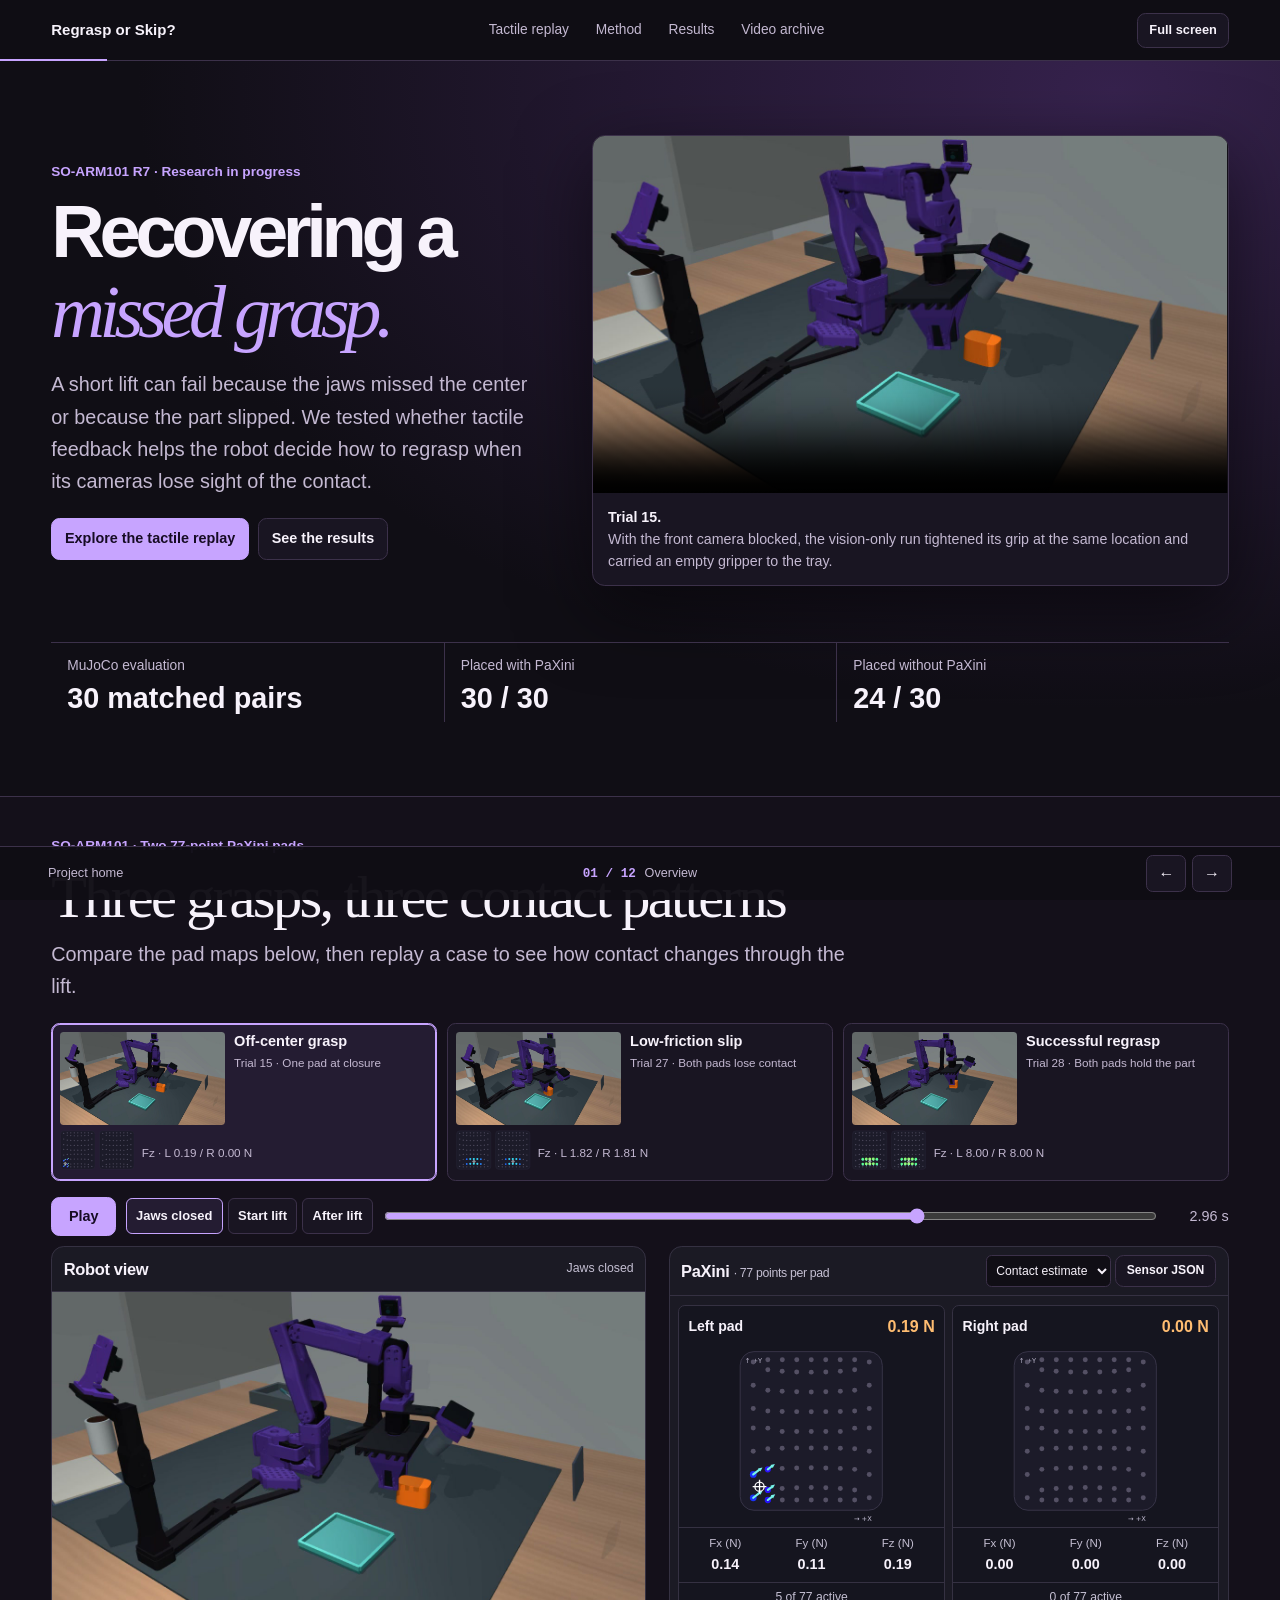
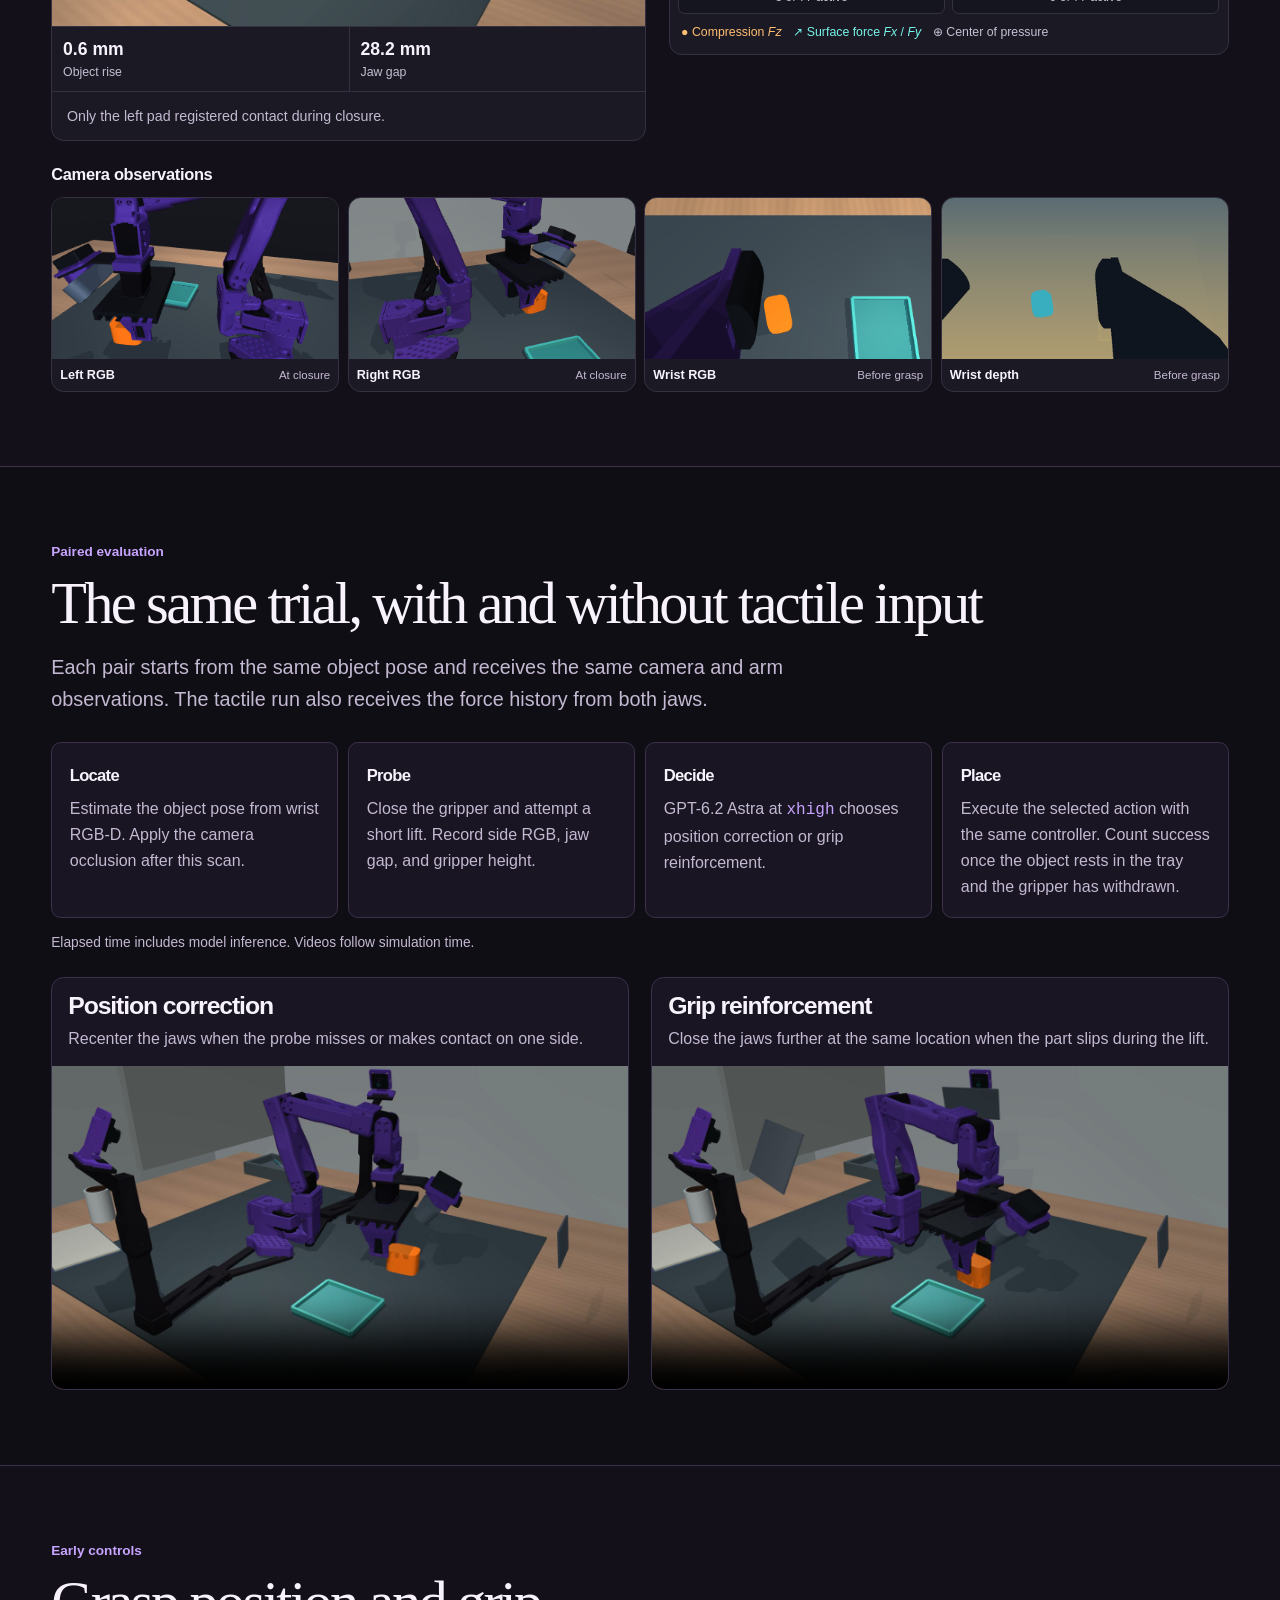
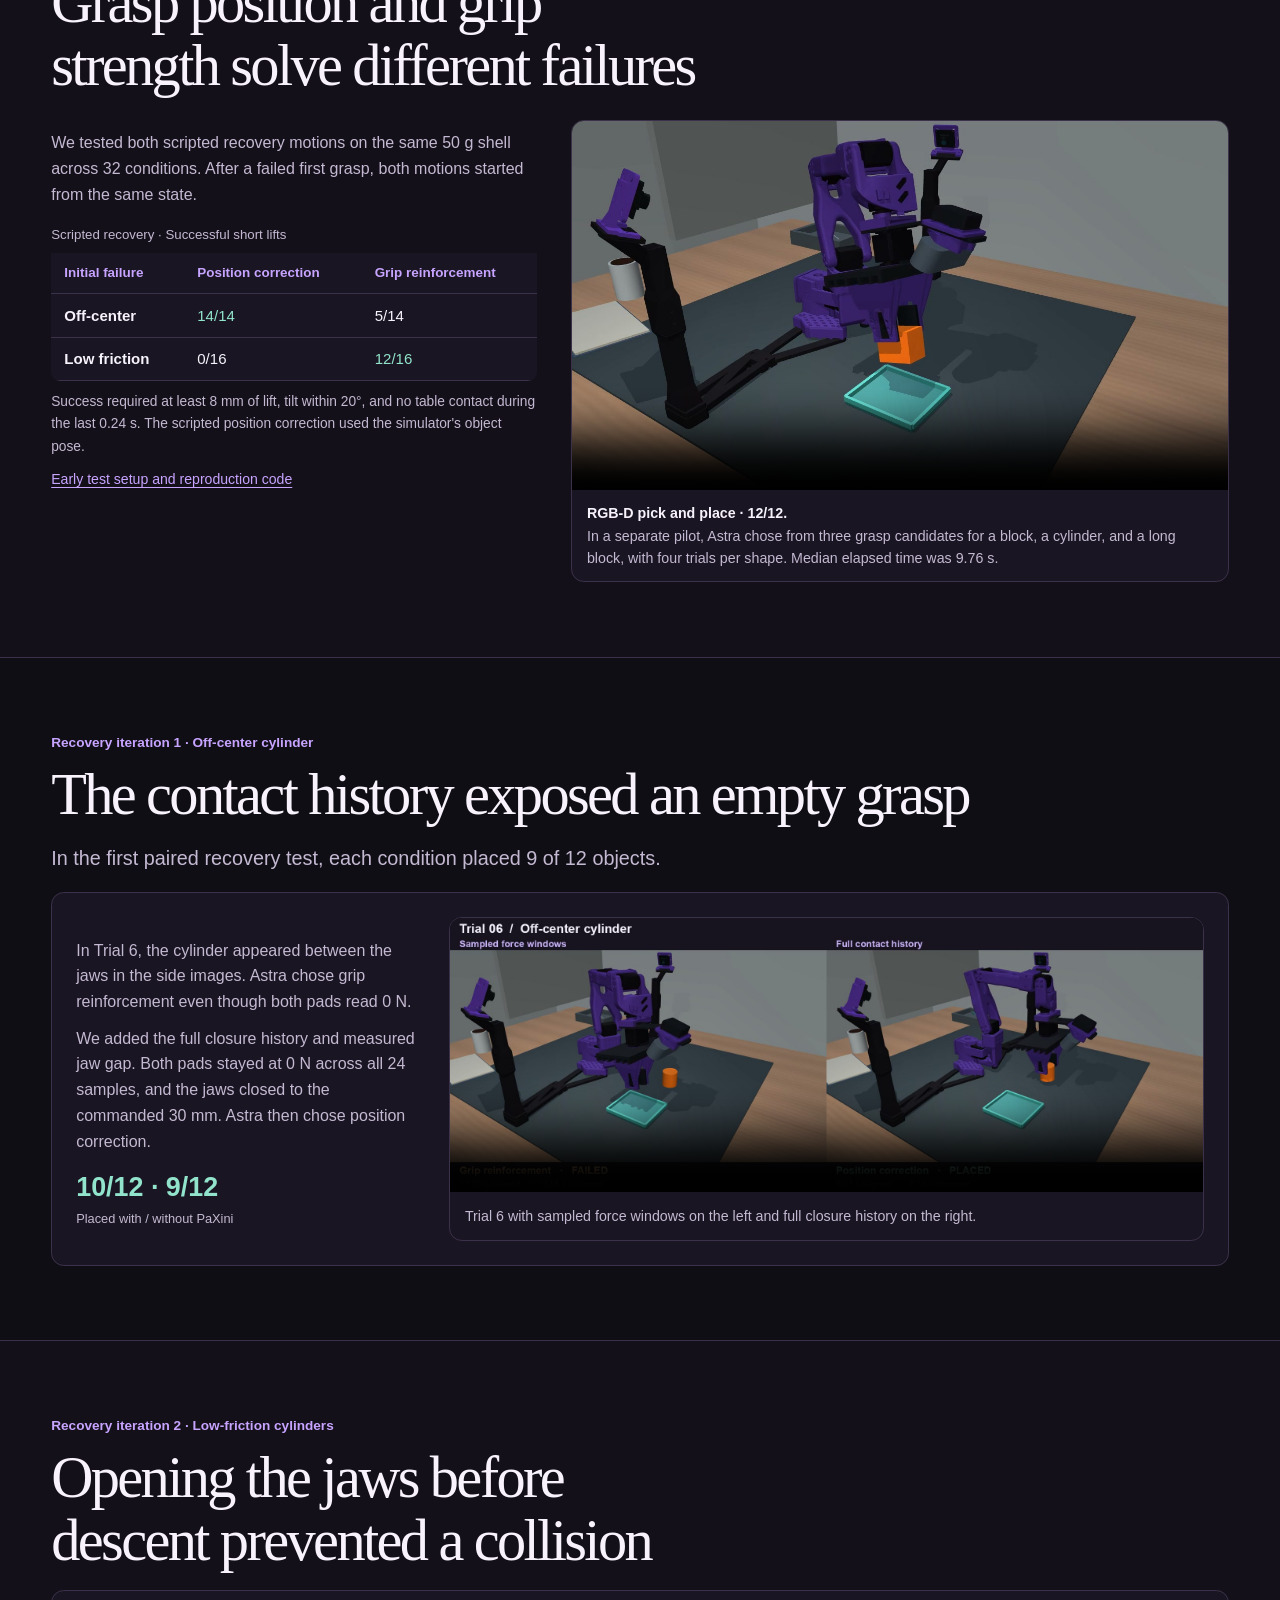
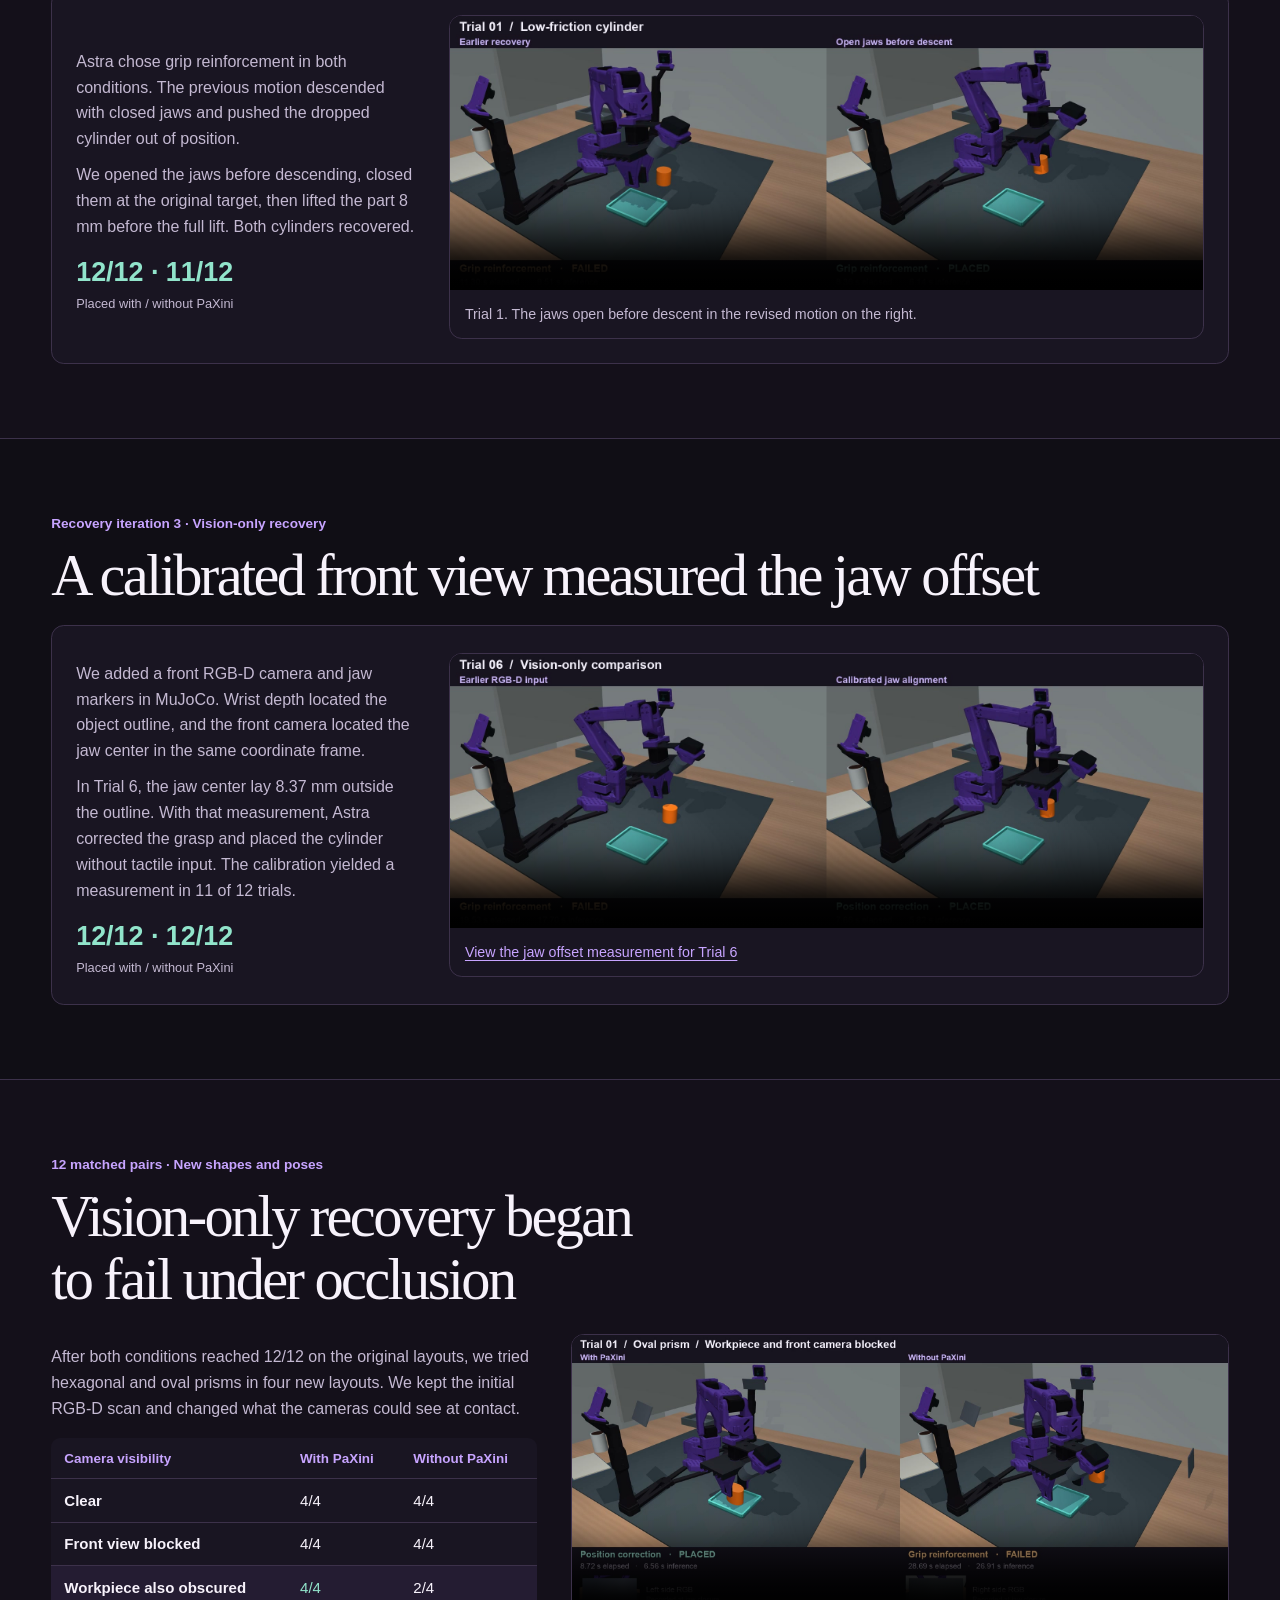
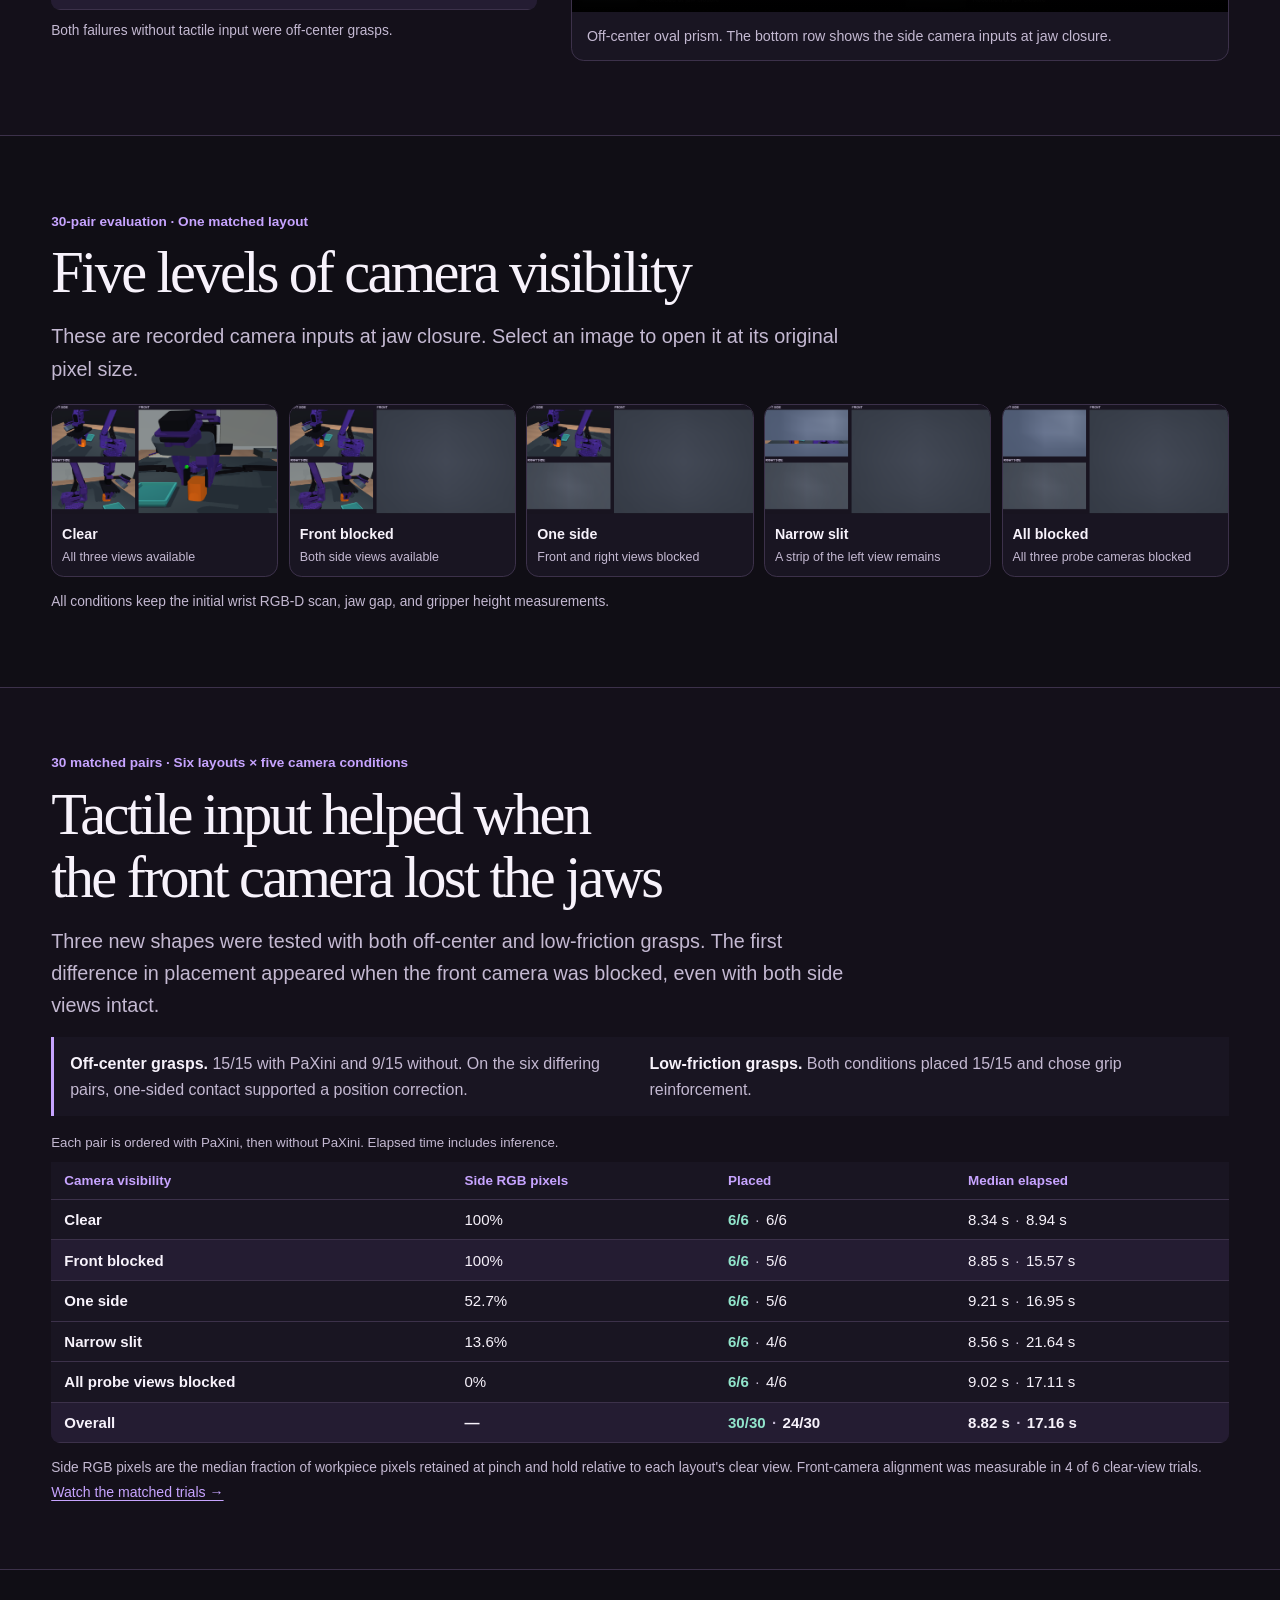
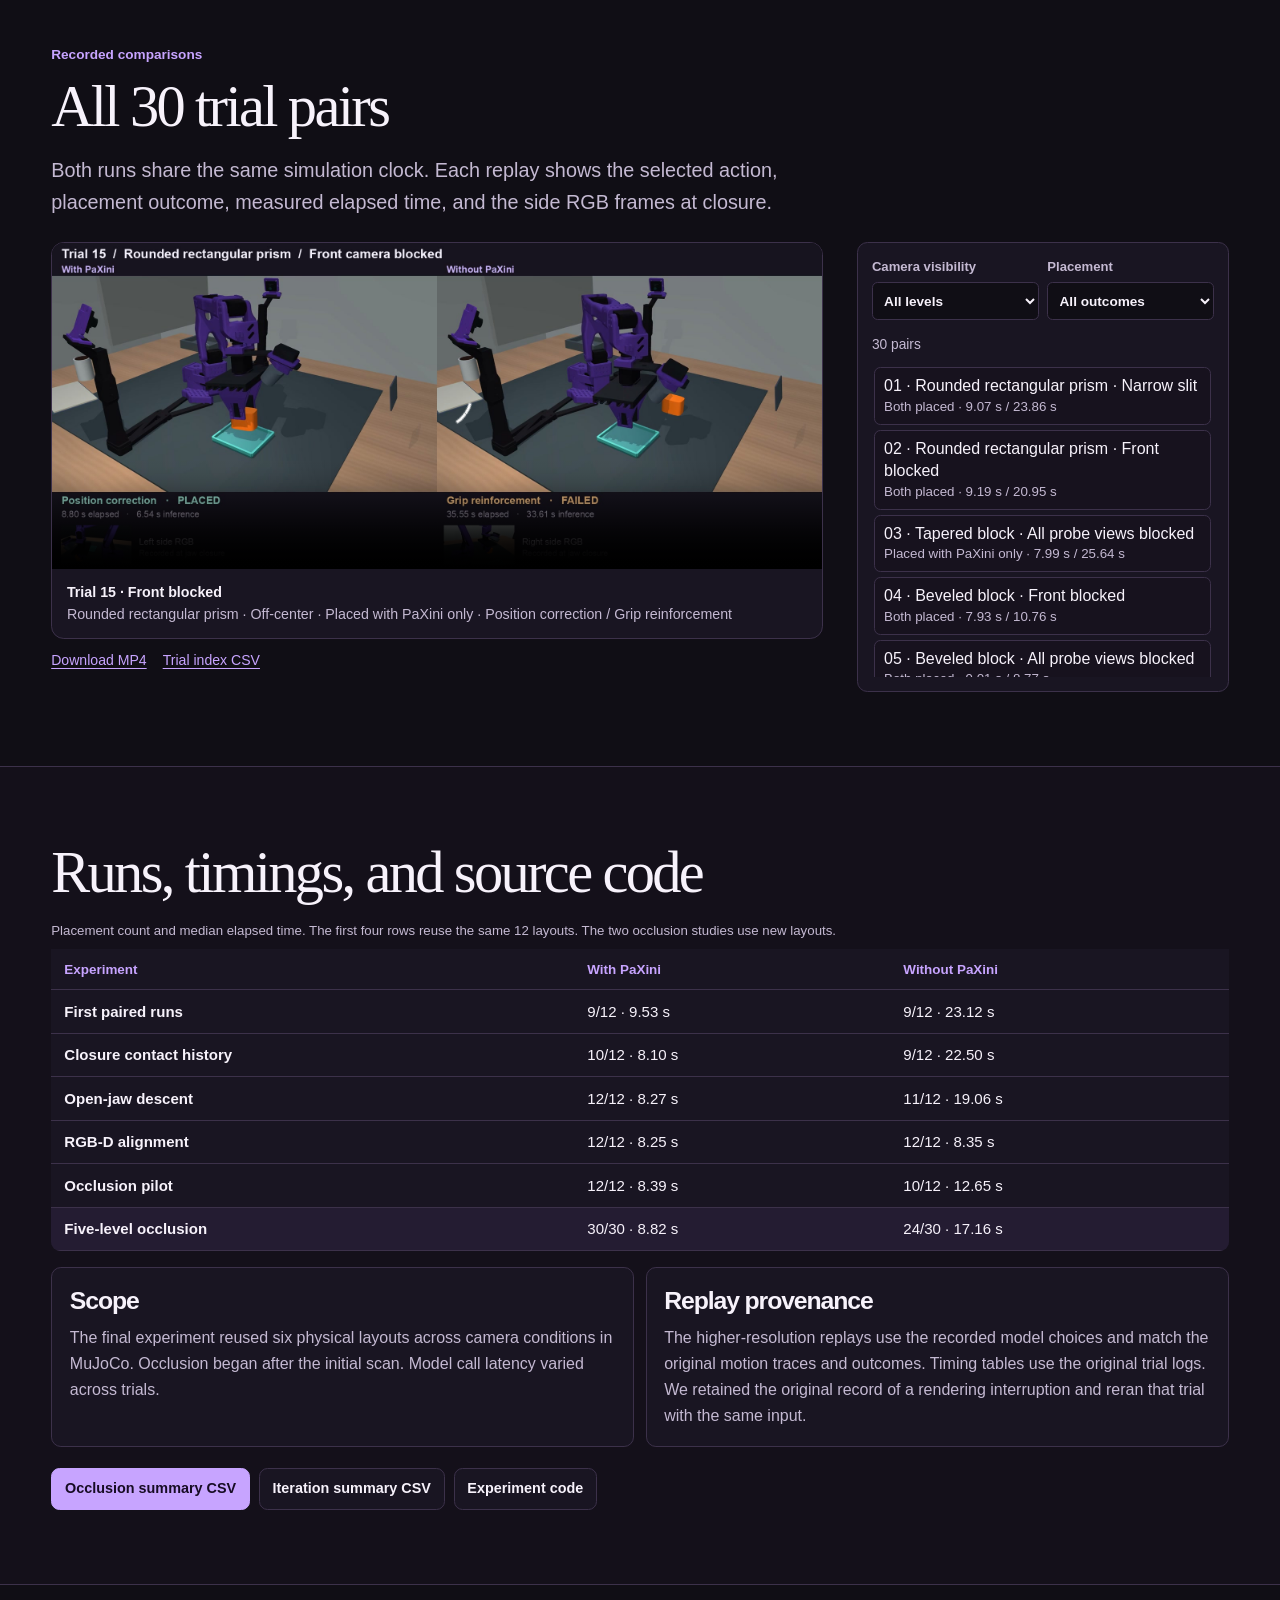
==== commit e34bb287: "Match the original PaXini contact display in narrow views" ====
--- a/briefing/index.html
+++ b/briefing/index.html
@@ -9,9 +9,9 @@
   <meta property="og:description" content="30 matched pairs across five levels of camera occlusion.">
   <meta property="og:image" content="https://jhyeong687.github.io/tactile-grasp-agent/briefing/media/start-here.jpg?rev=hd">
   <title>Recovering a missed grasp · Regrasp or Skip?</title>
-  <link rel="stylesheet" href="brief.css?v=hd">
+  <link rel="stylesheet" href="brief.css?v=pad">
   <script src="brief.js?v=hd" defer></script>
-  <script src="touch.js?v=hd" defer></script>
+  <script src="touch.js?v=pad" defer></script>
 </head>
 <body>
 <a class="skip" href="#opening">Skip to content</a>
@@ -90,7 +90,14 @@
         <figcaption id="touch-caption">Only the left pad registered contact during closure.</figcaption>
       </figure>
       <section class="plate replay-pads" aria-labelledby="touch-pad-title">
-        <div class="replay-head"><h3 id="touch-pad-title">PaXini <span>· 77 points per pad</span></h3><a id="touch-download" class="button button-small" href="data/touch-offset.json?v=hd" download="touch-offset.json">Sensor JSON</a></div>
+        <div class="replay-head"><h3 id="touch-pad-title">PaXini <span>· 77 points per pad</span></h3>
+          <div class="pad-tools">
+            <select id="touch-mode" aria-label="Tactile map display">
+              <option value="estimate">Contact estimate</option>
+              <option value="active">Contact points</option>
+            </select>
+            <a id="touch-download" class="button button-small" href="data/touch-offset.json?v=pad" download="touch-offset.json">Sensor JSON</a>
+          </div></div>
         <div class="touch-pads" id="touch-pads"></div>
         <p class="touch-legend"><span class="normal">● Compression <var>Fz</var></span><span class="shear">↗ Surface force <var>Fx</var> / <var>Fy</var></span><span>⊕ Center of pressure</span></p>
         <output id="touch-point" hidden></output>
--- a/briefing/brief.css
+++ b/briefing/brief.css
@@ -194,6 +194,8 @@
 .replay-head h3 { font-size: 1.03rem; letter-spacing: -.02em; }
 .replay-head span { font-size: .77rem; color: var(--dash-muted); font-weight: 500; }
 .replay-head .button { min-height: 32px; font-size: .76rem; }
+.pad-tools { display: flex; gap: .25rem; flex-wrap: wrap; align-items: center; }
+.pad-tools select { width: auto; margin: 0; min-height: 32px; padding: .23rem .35rem; font-size: .76rem; }
 .scene-metrics { display: grid; grid-template-columns: repeat(2, minmax(0, 1fr)); border-block: 1px solid var(--dash-line); }
 .scene-metrics div { padding: .5rem .68rem; }
 .scene-metrics div + div { border-inline-start: 1px solid var(--dash-line); }
@@ -237,10 +239,20 @@
 .view-grid figcaption span { font-size: .78rem; margin-top: .18rem; }
 
 @media (max-width: 890px) {
-  .touch-layout, .story { grid-template-columns: minmax(0, 1fr); }
+  .story { grid-template-columns: minmax(0, 1fr); }
   .view-grid { grid-template-columns: repeat(3, minmax(0, 1fr)); }
-  .case-overview button { grid-template-columns: minmax(0, 1fr); }
-  .case-forces { grid-column: auto; }
+  .touch-layout { grid-template-columns: minmax(0, .9fr) minmax(0, 1.1fr); gap: .65rem; }
+  .case-overview { gap: .45rem; margin-top: .88rem; }
+  .case-overview button { align-items: center; padding: .42rem; grid-template-columns: minmax(0, .85fr) minmax(0, 1.15fr); }
+  .case-overview b { font-size: .82rem; }
+  .case-overview small { font-size: .68rem; }
+  .case-forces { gap: .3rem; }
+  .mini-maps { width: 3.5rem; }
+  .replay-pad .pad-map { height: clamp(120px, 18vw, 167px); }
+  .pad-head, .replay-head { padding-inline: .46rem; }
+  .touch-pads { padding: .4rem; gap: .34rem; }
+  .pad-head h4 { font-size: .8rem; }
+  .pad-total { font-size: .84rem; }
 }
 @media (max-width: 620px) {
   .cause-grid { grid-template-columns: minmax(0, 1fr); }
@@ -265,3 +277,10 @@
   #slide-name { text-overflow: ellipsis; overflow: hidden; }
   #slide-number { font-size: .71rem; }
 }
+
+@media (max-width: 580px) {
+  .touch-layout { grid-template-columns: minmax(0, 1fr); }
+  .replay-pads { grid-row: 1; }
+  .case-overview button { grid-template-columns: minmax(0, 1fr); }
+  .case-forces { grid-column: auto; }
+}
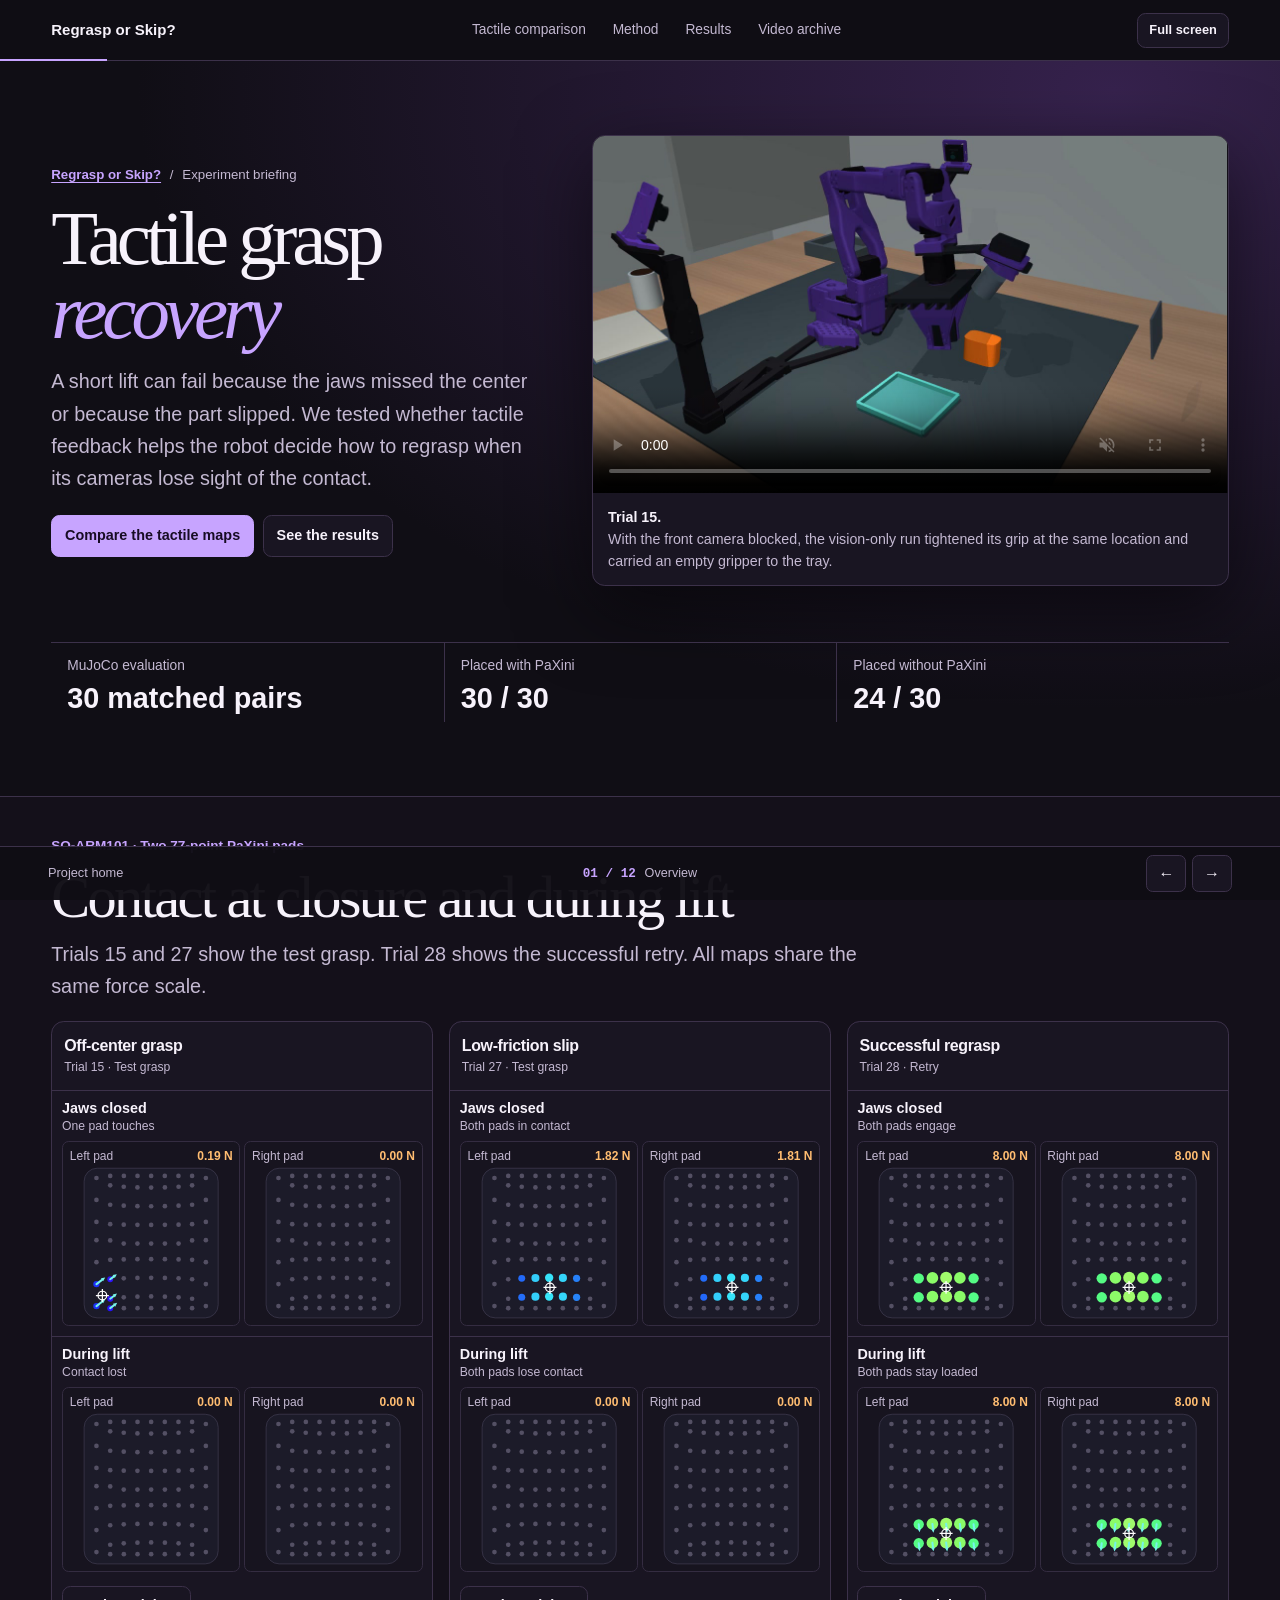
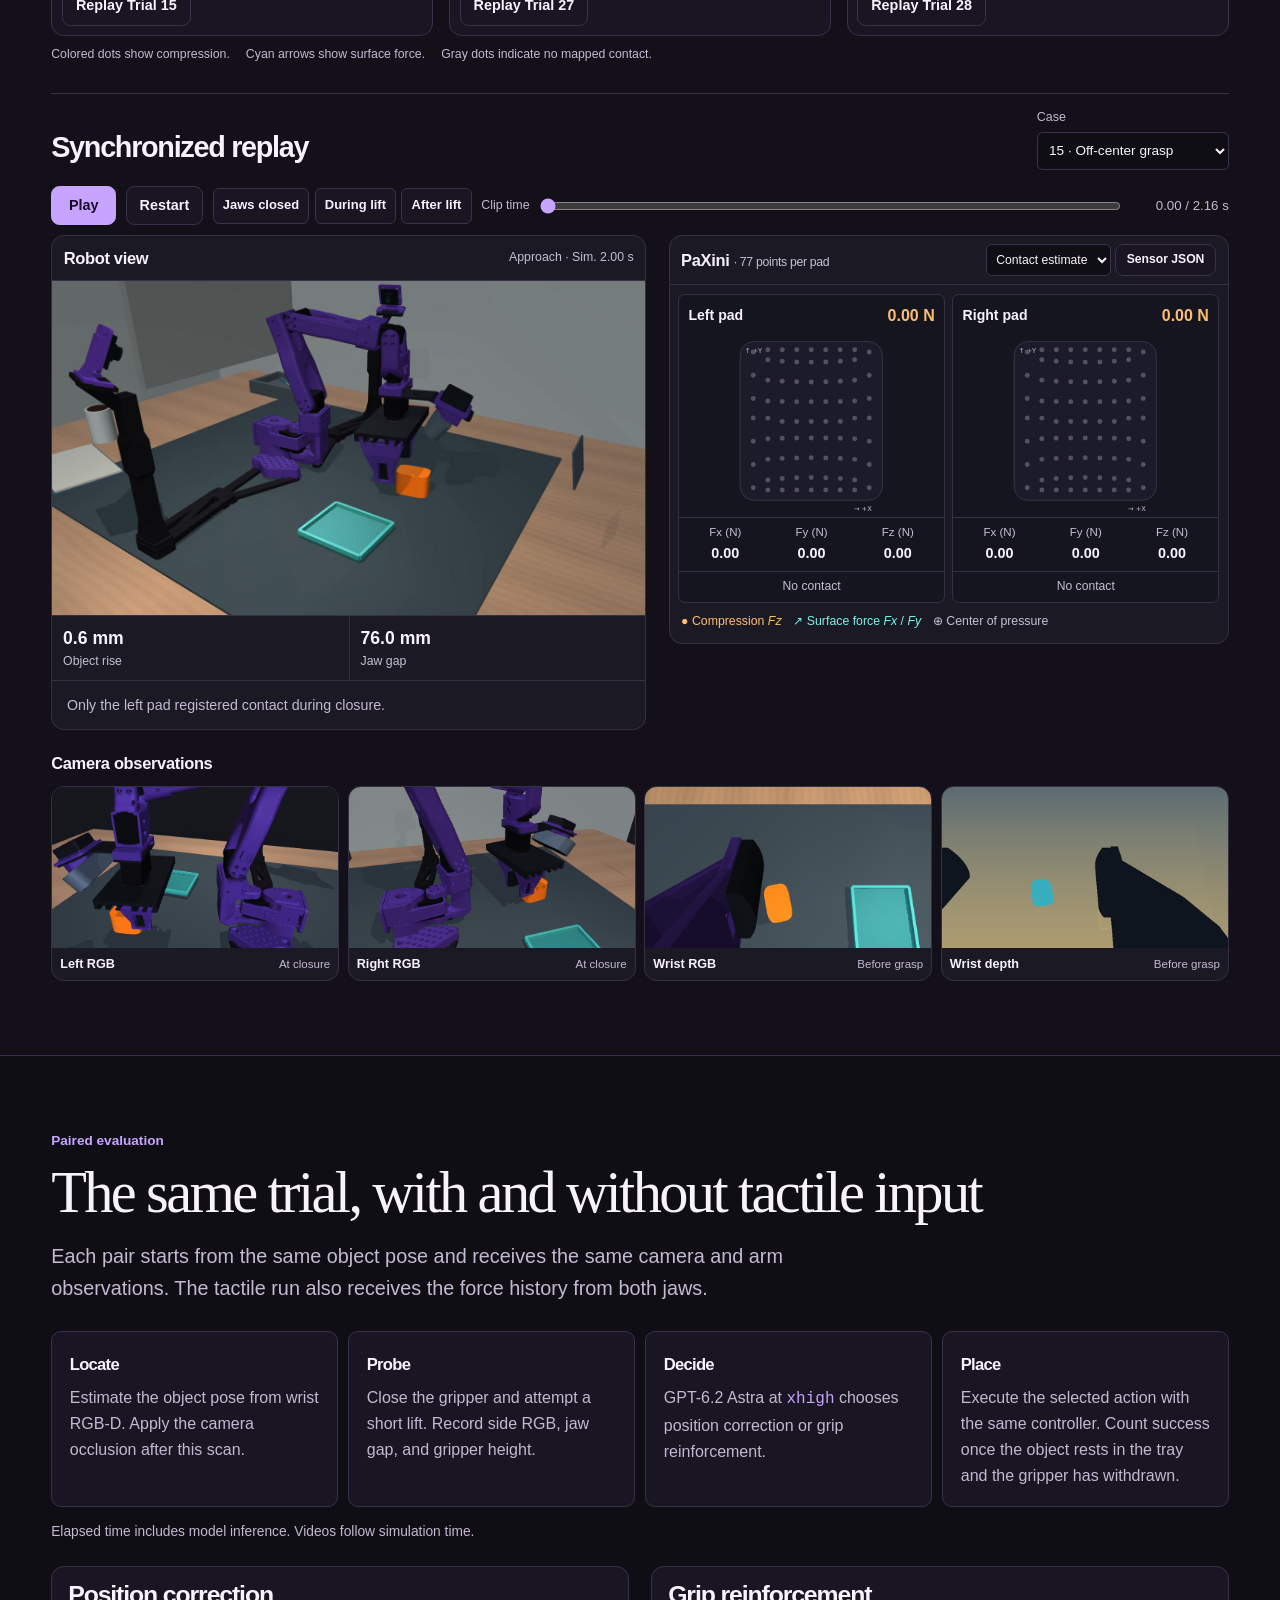
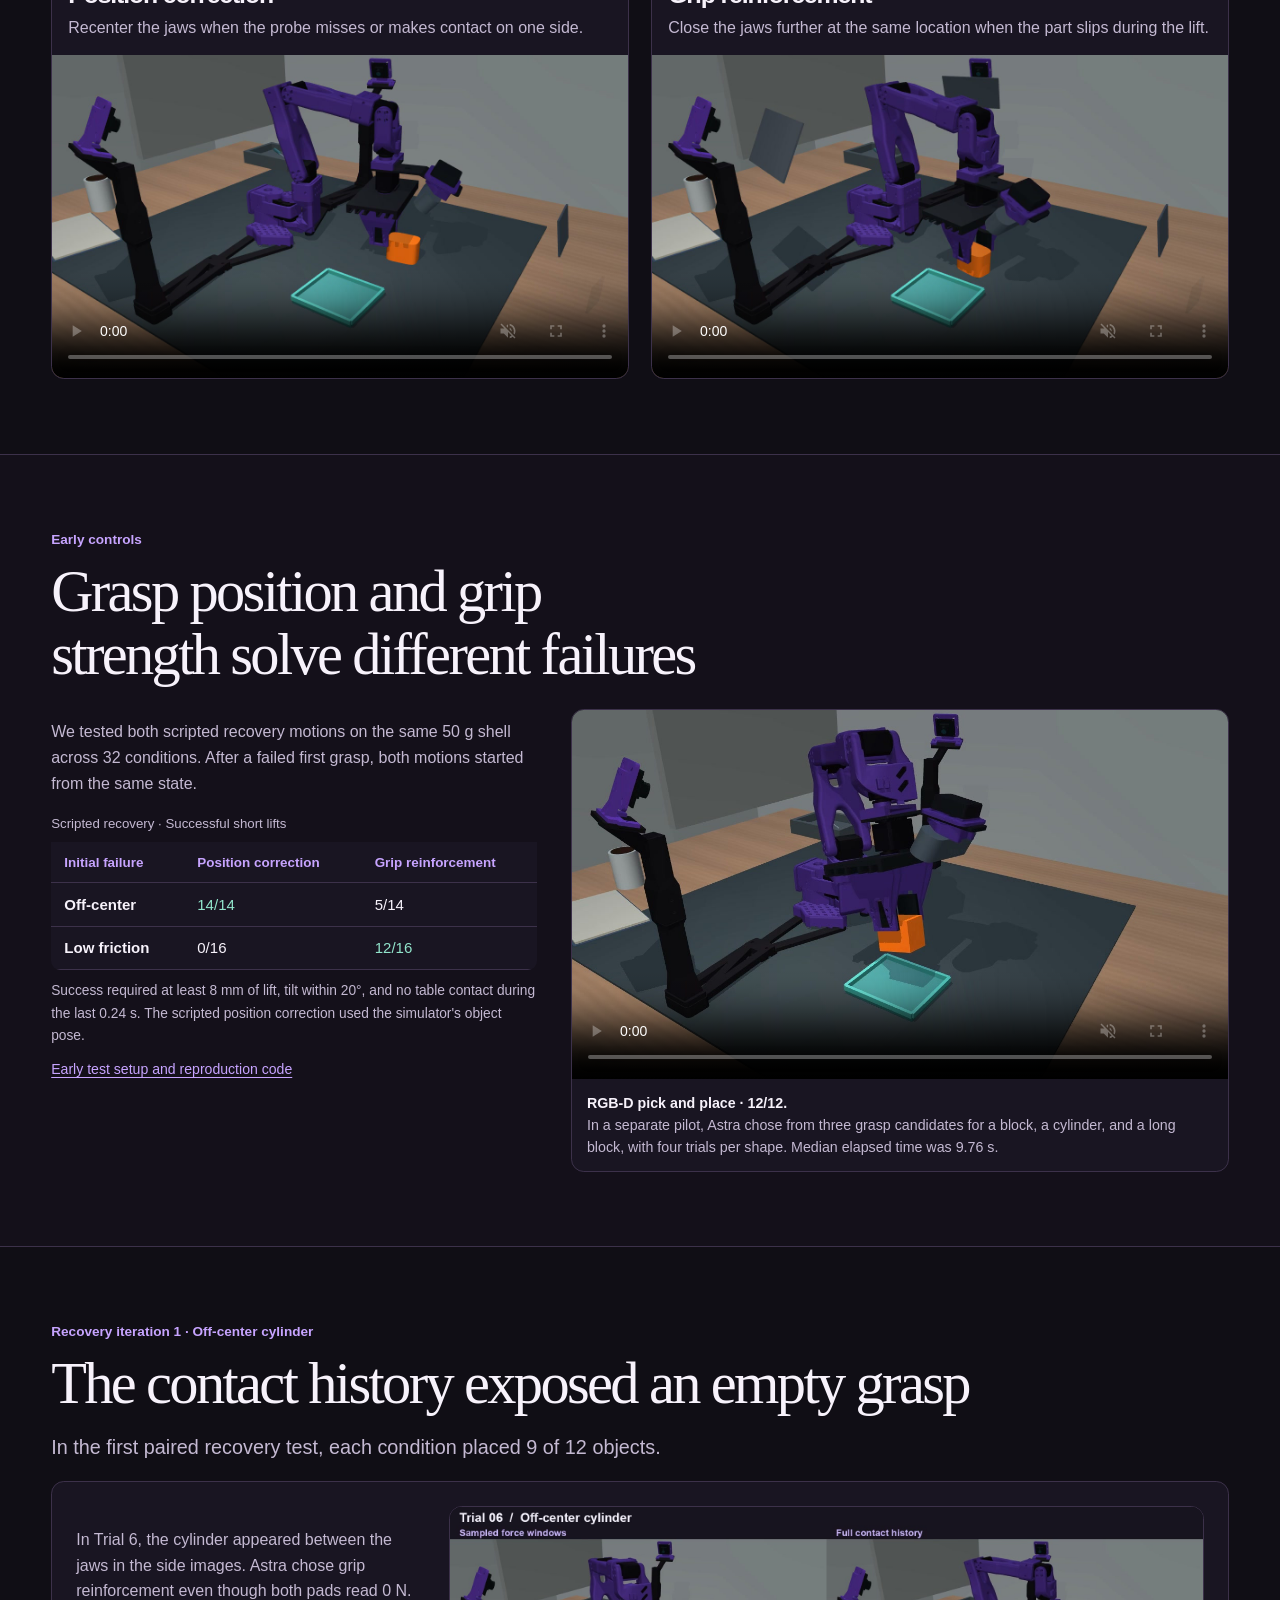
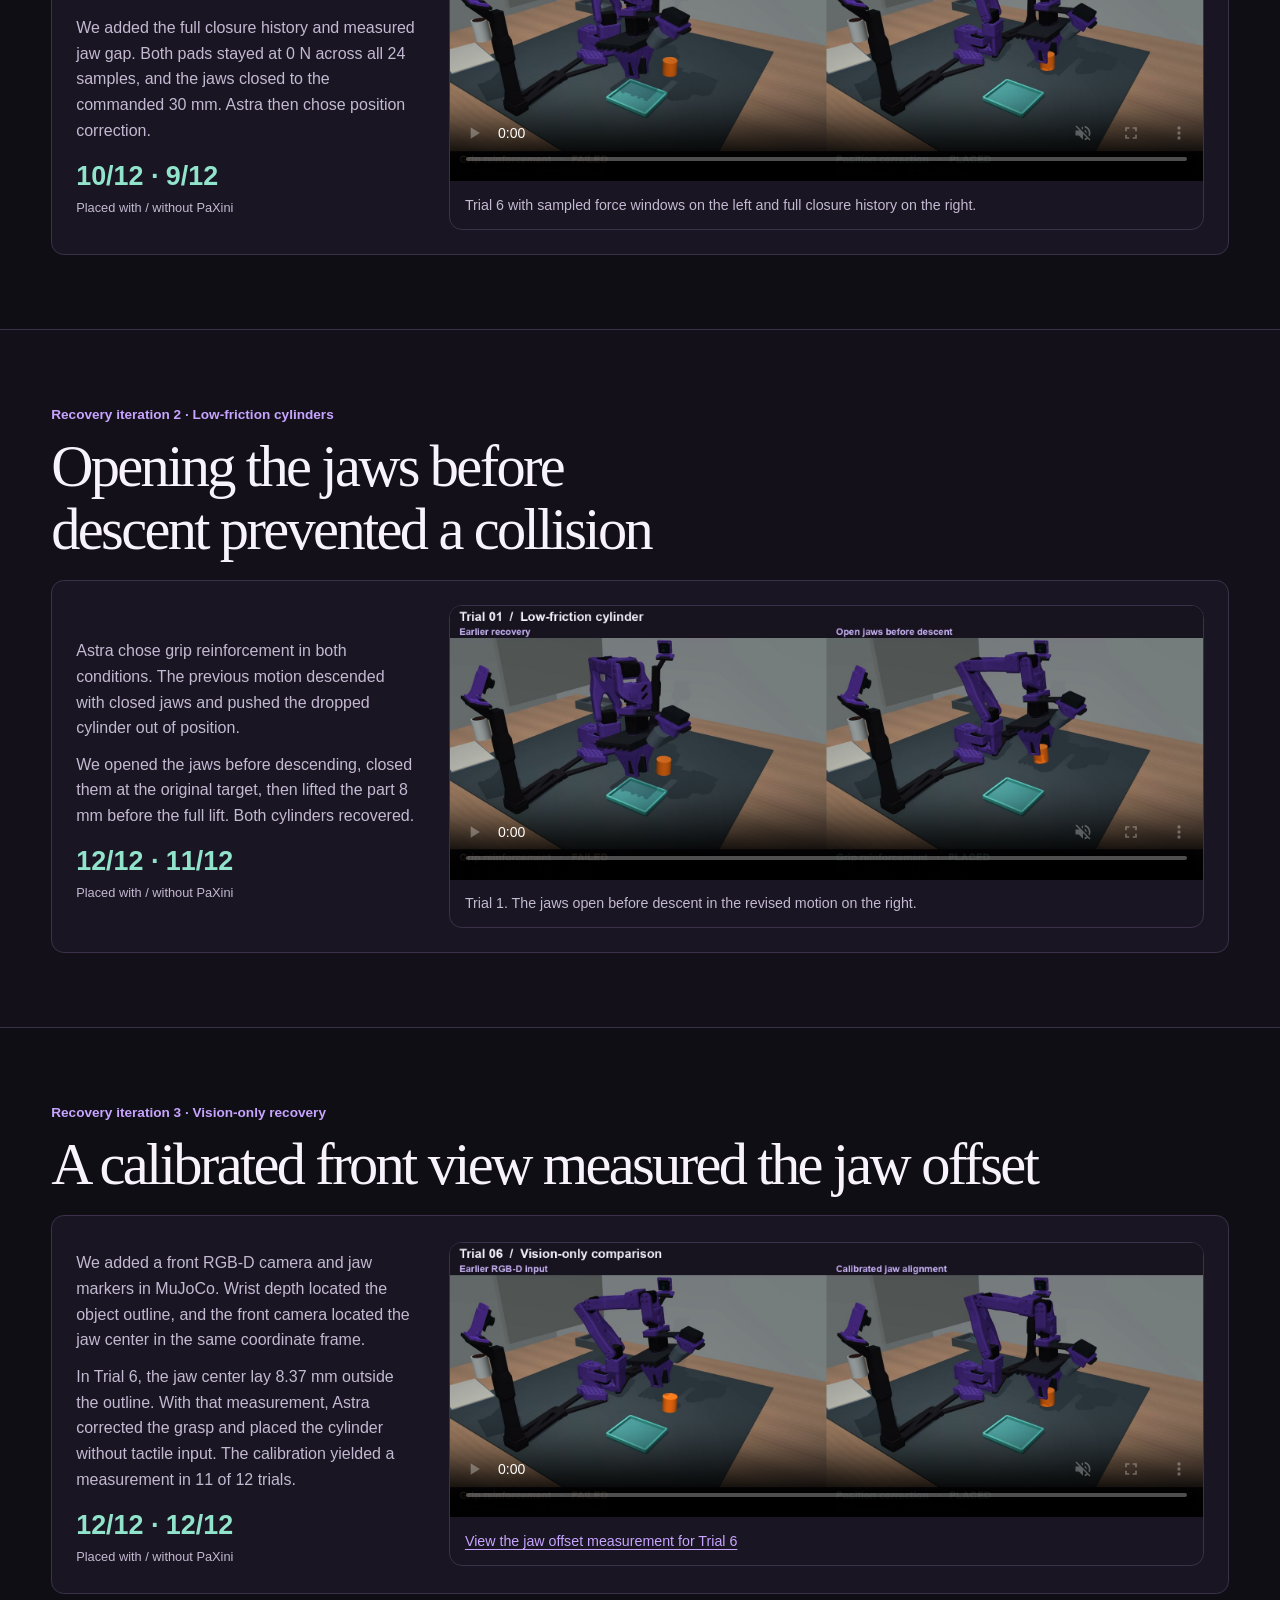
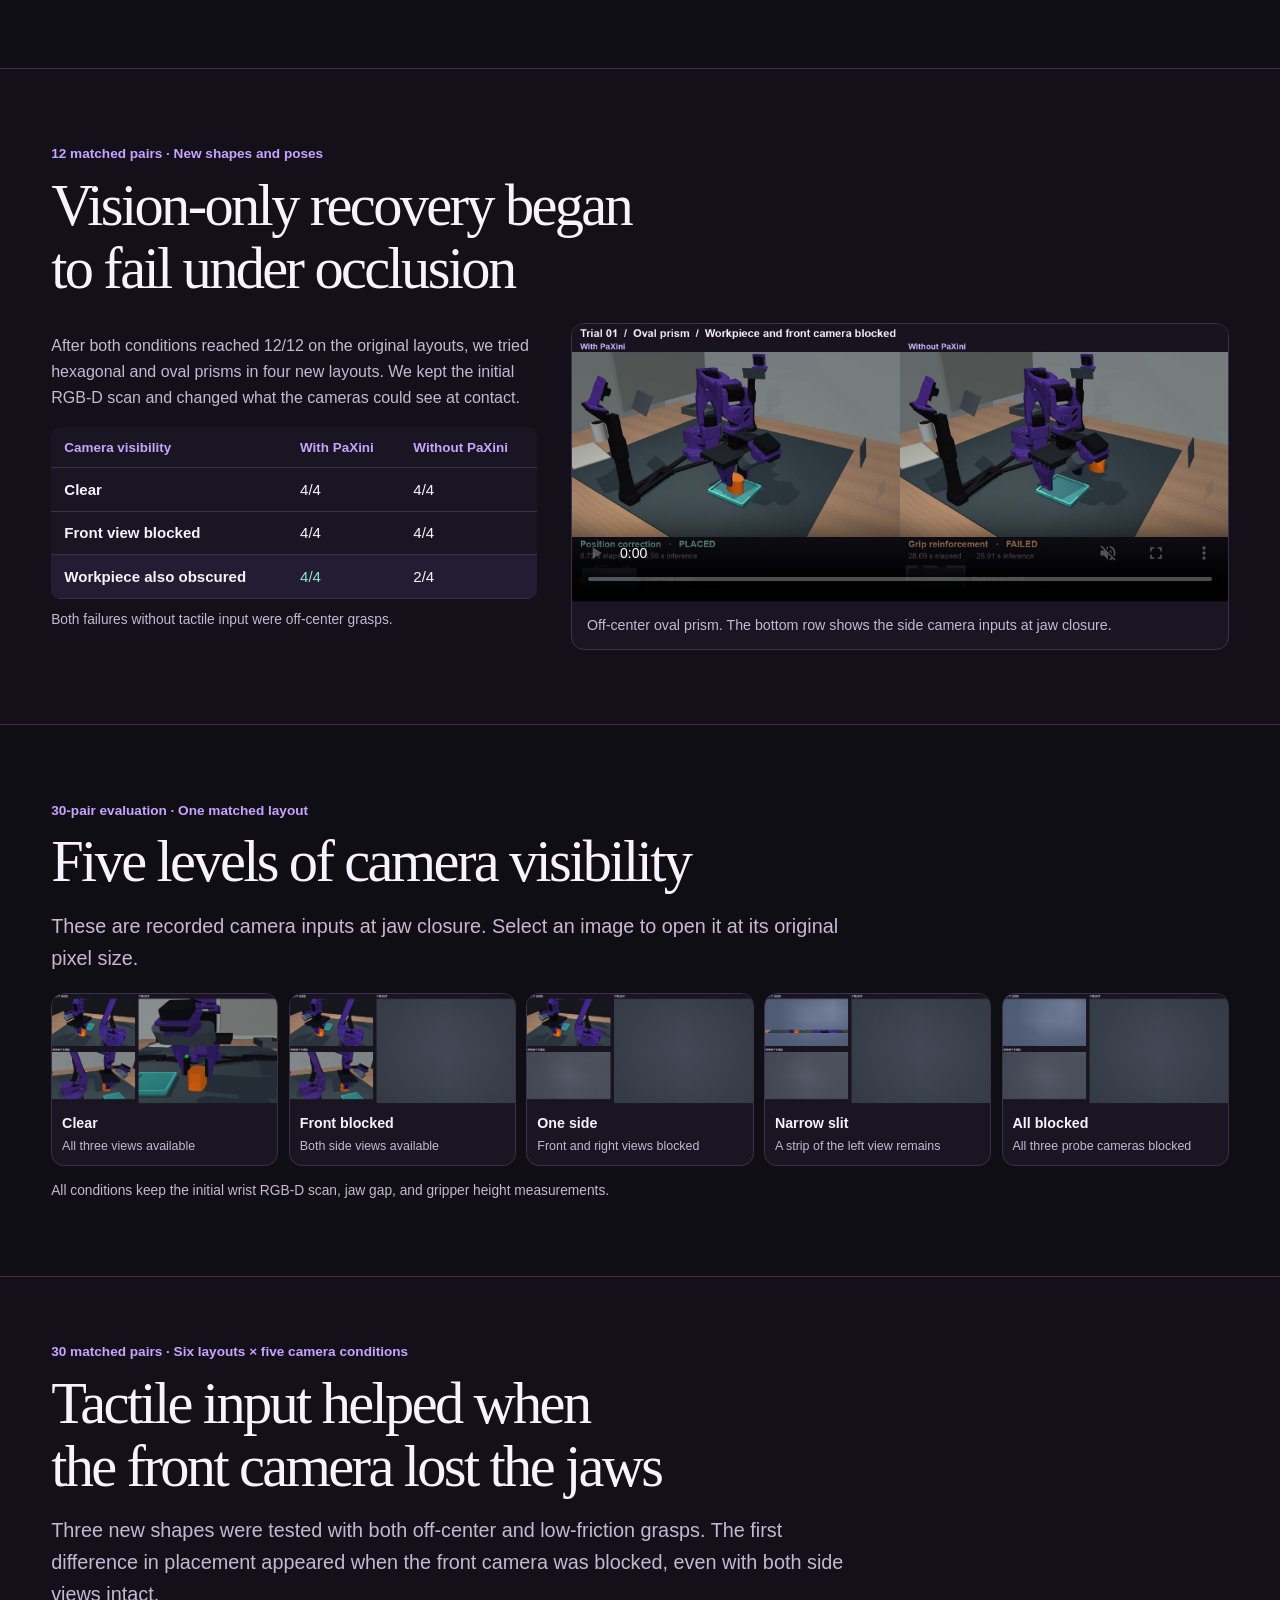
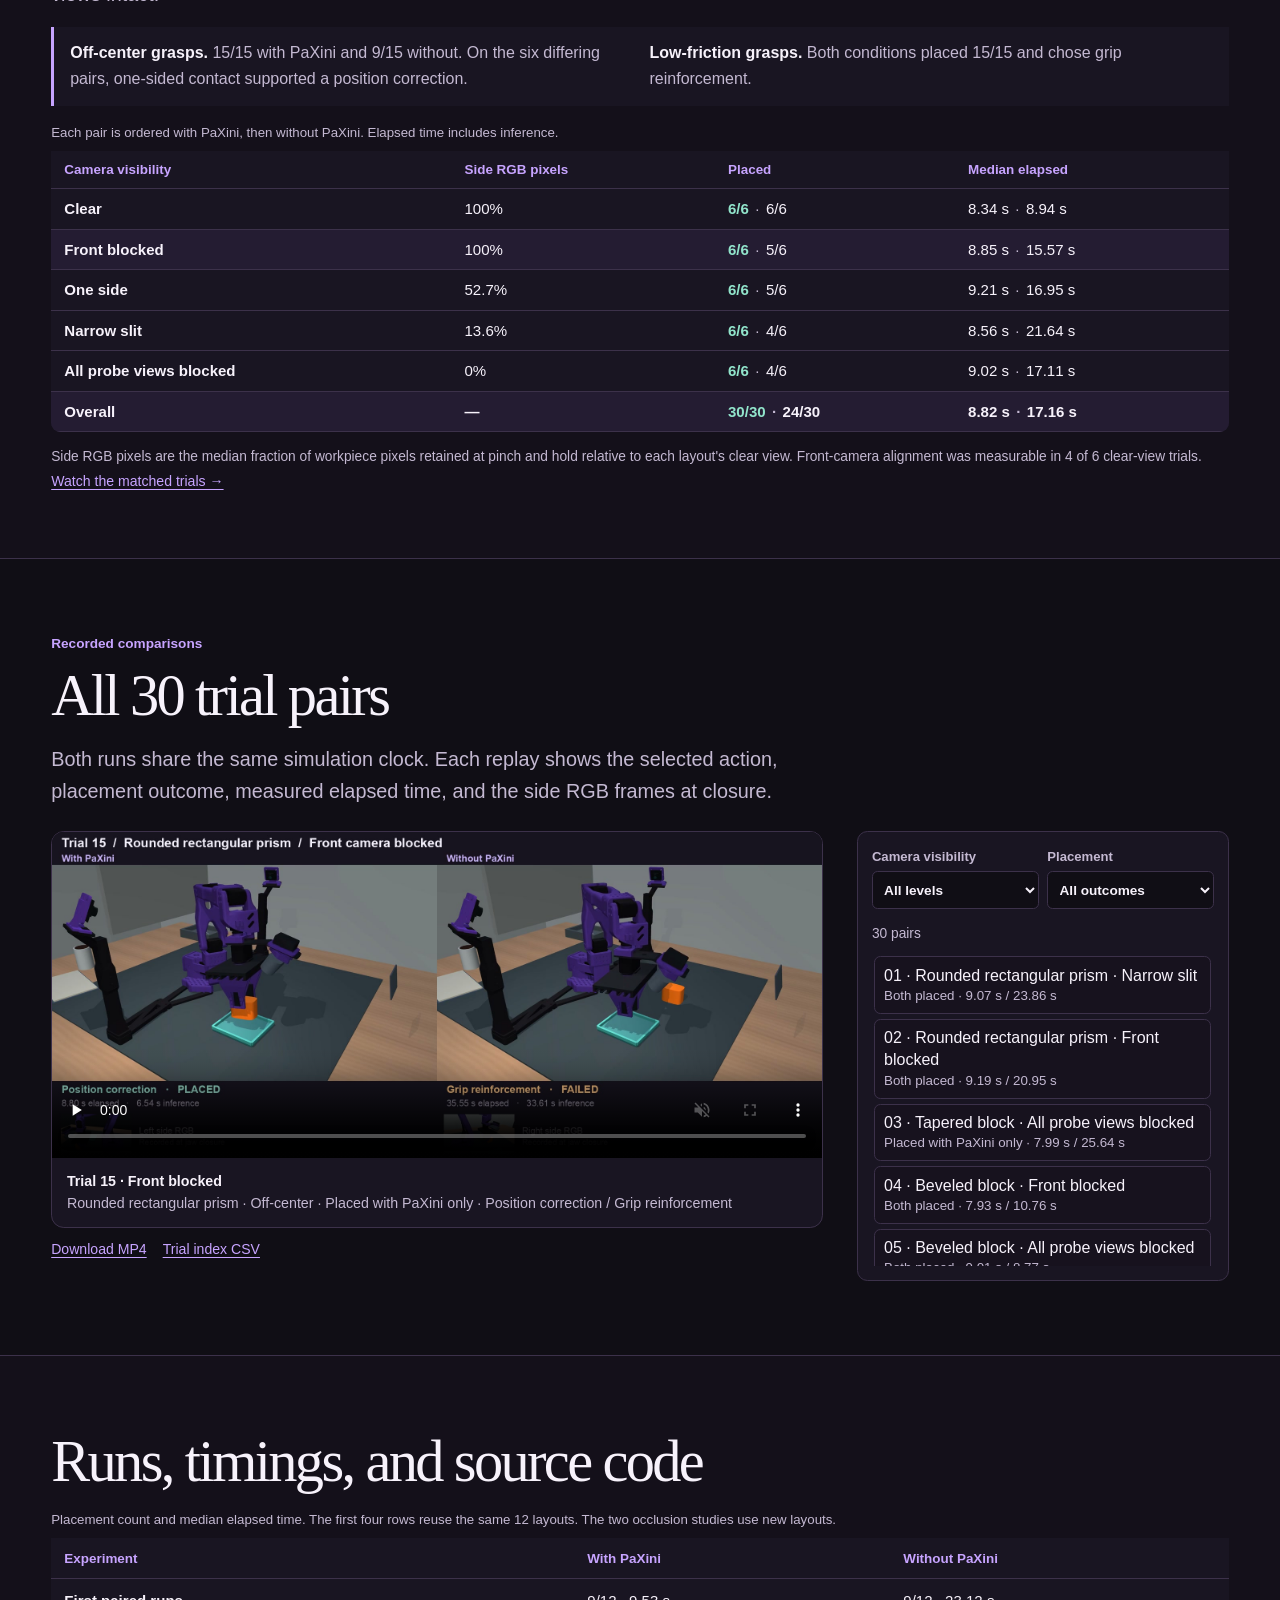
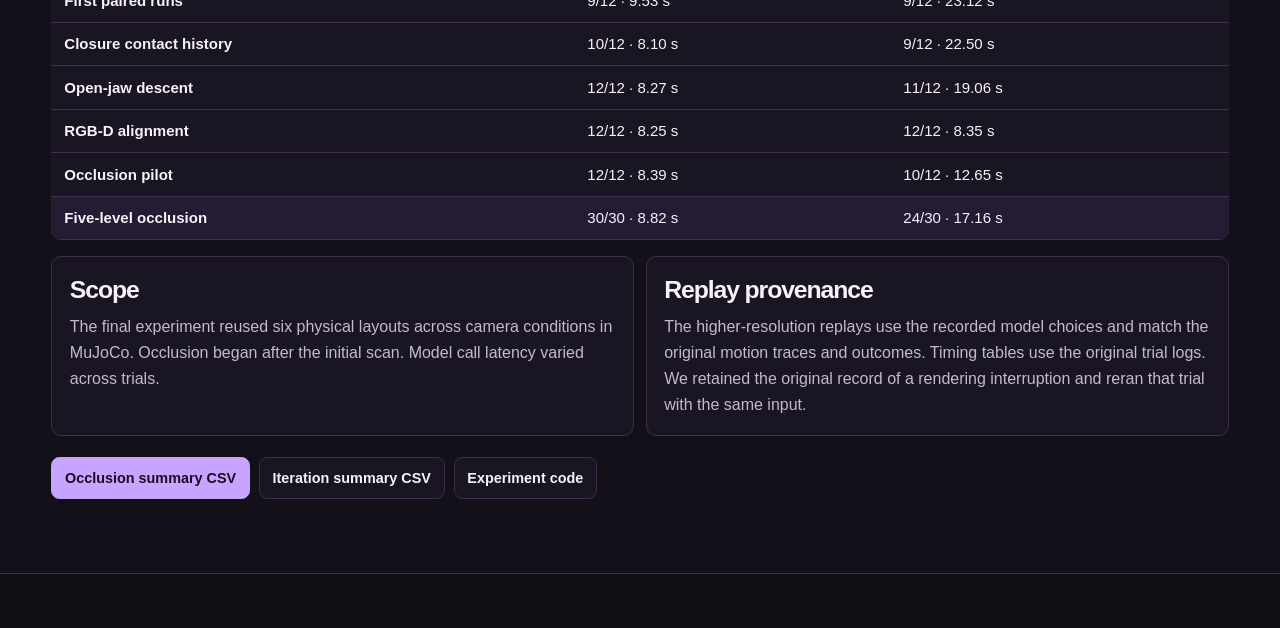
==== commit d00481c2: "Compare grasp phases side by side and restart tactile replays" ====
--- a/briefing/index.html
+++ b/briefing/index.html
@@ -5,13 +5,13 @@
   <meta name="viewport" content="width=device-width,initial-scale=1">
   <meta name="theme-color" content="#100e15">
   <meta name="description" content="Paired MuJoCo experiments on tactile grasp recovery with an SO-ARM101 and two PaXini pads.">
-  <meta property="og:title" content="Recovering a missed grasp · Regrasp or Skip?">
+  <meta property="og:title" content="Tactile Grasp Recovery · Regrasp or Skip?">
   <meta property="og:description" content="30 matched pairs across five levels of camera occlusion.">
   <meta property="og:image" content="https://jhyeong687.github.io/tactile-grasp-agent/briefing/media/start-here.jpg?rev=hd">
-  <title>Recovering a missed grasp · Regrasp or Skip?</title>
-  <link rel="stylesheet" href="brief.css?v=pad">
+  <title>Tactile Grasp Recovery · Regrasp or Skip?</title>
+  <link rel="stylesheet" href="brief.css?v=compare">
   <script src="brief.js?v=hd" defer></script>
-  <script src="touch.js?v=pad" defer></script>
+  <script src="touch.js?v=compare" defer></script>
 </head>
 <body>
 <a class="skip" href="#opening">Skip to content</a>
@@ -19,7 +19,7 @@
   <div class="mast-inner">
     <a class="brand" href="../">Regrasp or Skip?</a>
     <nav aria-label="Page sections">
-      <a href="#touch">Tactile replay</a><a href="#protocol">Method</a><a href="#graded">Results</a><a href="#library">Video archive</a>
+      <a href="#touch">Tactile comparison</a><a href="#protocol">Method</a><a href="#graded">Results</a><a href="#library">Video archive</a>
     </nav>
     <button class="button button-small" id="fullscreen" type="button" hidden>Full screen</button>
   </div>
@@ -30,11 +30,11 @@
 <section class="slide hero" id="opening" data-title="Overview">
   <div class="frame hero-grid">
     <div class="hero-copy">
-      <p class="eyebrow">SO-ARM101 R7 · Research in progress</p>
-      <h1>Recovering a<br><em>missed grasp.</em></h1>
+      <p class="project-path"><a href="../">Regrasp or Skip?</a><span aria-hidden="true">/</span><span>Experiment briefing</span></p>
+      <h1>Tactile grasp<br><em>recovery</em></h1>
       <p class="lead">A short lift can fail because the jaws missed the center or because the part slipped. We tested whether tactile feedback helps the robot decide how to regrasp when its cameras lose sight of the contact.</p>
       <div class="hero-actions">
-        <a class="button primary" href="#touch">Explore the tactile replay</a>
+        <a class="button primary" href="#touch">Compare the tactile maps</a>
         <a class="button" href="#graded">See the results</a>
       </div>
     </div>
@@ -50,39 +50,66 @@
   </div>
 </section>
 
-<section class="slide" id="touch" data-title="Tactile replay">
+<section class="slide" id="touch" data-title="Tactile comparison">
   <div class="frame">
     <p class="eyebrow">SO-ARM101 · Two 77-point PaXini pads</p>
-    <h2>Three grasps, three contact patterns</h2>
-    <p class="lede">Compare the pad maps below, then replay a case to see how contact changes through the lift.</p>
-    <div class="case-overview" aria-label="Select a recorded grasp">
-      <button type="button" data-touch-case="offset" aria-pressed="true">
-        <img src="media/touch-offset.jpg?v=hd" alt="" width="1280" height="720" loading="lazy">
-        <span><b>Off-center grasp</b><small>Trial 15 · One pad at closure</small></span>
-      </button>
-      <button type="button" data-touch-case="slip" aria-pressed="false">
-        <img src="media/touch-slip.jpg?v=hd" alt="" width="1280" height="720" loading="lazy">
-        <span><b>Low-friction slip</b><small>Trial 27 · Both pads lose contact</small></span>
-      </button>
-      <button type="button" data-touch-case="recovered" aria-pressed="false">
-        <img src="media/touch-recovered.jpg?v=hd" alt="" width="1280" height="720" loading="lazy">
-        <span><b>Successful regrasp</b><small>Trial 28 · Both pads hold the part</small></span>
-      </button>
+    <h2>Contact at closure and during lift</h2>
+    <p class="lede">Trials 15 and 27 show the test grasp. Trial 28 shows the successful retry. All maps share the same force scale.</p>
+    <div class="case-overview" id="touch-comparison" aria-label="Three cases compared at closure and during lift">
+      <article class="plate comparison-case" data-comparison="offset">
+        <header><h3>Off-center grasp</h3><p>Trial 15 · Test grasp</p></header>
+        <div class="comparison-stages">
+          <section data-compare-stage="0"><h4>Jaws closed</h4><p>One pad touches</p><div class="comparison-pads"></div></section>
+          <section data-compare-stage="1"><h4>During lift</h4><p>Contact lost</p><div class="comparison-pads"></div></section>
+        </div>
+        <button class="button" type="button" data-touch-case="offset">Replay Trial 15</button>
+      </article>
+      <article class="plate comparison-case" data-comparison="slip">
+        <header><h3>Low-friction slip</h3><p>Trial 27 · Test grasp</p></header>
+        <div class="comparison-stages">
+          <section data-compare-stage="0"><h4>Jaws closed</h4><p>Both pads in contact</p><div class="comparison-pads"></div></section>
+          <section data-compare-stage="1"><h4>During lift</h4><p>Both pads lose contact</p><div class="comparison-pads"></div></section>
+        </div>
+        <button class="button" type="button" data-touch-case="slip">Replay Trial 27</button>
+      </article>
+      <article class="plate comparison-case" data-comparison="recovered">
+        <header><h3>Successful regrasp</h3><p>Trial 28 · Retry</p></header>
+        <div class="comparison-stages">
+          <section data-compare-stage="0"><h4>Jaws closed</h4><p>Both pads engage</p><div class="comparison-pads"></div></section>
+          <section data-compare-stage="1"><h4>During lift</h4><p>Both pads stay loaded</p><div class="comparison-pads"></div></section>
+        </div>
+        <button class="button" type="button" data-touch-case="recovered">Replay Trial 28</button>
+      </article>
+    </div>
+    <p class="comparison-legend"><span>Colored dots show compression.</span><span>Cyan arrows show surface force.</span><span>Gray dots indicate no mapped contact.</span></p>
+    <div class="replay-intro" id="touch-detail">
+      <h3 id="touch-detail-title" tabindex="-1">Synchronized replay</h3>
+      <label>Case
+        <select id="touch-case" aria-label="Replay case">
+          <option value="offset">15 · Off-center grasp</option>
+          <option value="slip">27 · Low-friction slip</option>
+          <option value="recovered">28 · Successful regrasp</option>
+        </select>
+      </label>
     </div>
     <div class="replay-toolbar" aria-label="Replay controls">
       <button class="button primary" id="touch-play" type="button" disabled>Play</button>
+      <button class="button" id="touch-restart" type="button" disabled>Restart</button>
       <div class="touch-jumps" aria-label="Jump to an event">
         <button type="button" disabled>Jaws closed</button>
-        <button type="button" disabled>Start lift</button>
+        <button type="button" disabled>During lift</button>
         <button type="button" disabled>After lift</button>
       </div>
-      <label class="seek-control"><span class="visually-hidden">Simulation timeline</span><input id="touch-seek" type="range" disabled min="0" max="4" step=".04" value="0"></label>
-      <output id="touch-time">0.24 s</output>
+      <div class="clip-clock">
+        <label for="touch-seek">Clip time</label>
+        <input id="touch-seek" type="range" disabled min="0" max="4" step=".08" value="0">
+        <output id="touch-time" for="touch-seek">0.00 s</output>
+      </div>
     </div>
     <div class="touch-layout">
       <figure class="plate replay-scene">
         <div class="replay-head"><h3>Robot view</h3><span id="touch-phase">Loading recording</span></div>
-        <video id="touch-video" src="media/touch-offset.mp4?v=hd" poster="media/touch-offset.jpg?v=hd" muted playsinline loop preload="metadata" aria-label="Full-arm replay synchronized with both tactile pads"></video>
+        <video id="touch-video" width="1280" height="720" src="media/touch-offset.mp4?v=compare" poster="media/touch-offset.jpg?v=compare" muted playsinline preload="auto" aria-label="Full-arm replay synchronized with both tactile pads"></video>
         <div class="scene-metrics">
           <div><output id="touch-lift">—</output><span>Object rise</span></div>
           <div><output id="touch-gap">—</output><span>Jaw gap</span></div>
@@ -96,7 +123,7 @@
               <option value="estimate">Contact estimate</option>
               <option value="active">Contact points</option>
             </select>
-            <a id="touch-download" class="button button-small" href="data/touch-offset.json?v=pad" download="touch-offset.json">Sensor JSON</a>
+            <a id="touch-download" class="button button-small" href="data/touch-offset.json?v=compare" download="touch-offset.json">Sensor JSON</a>
           </div></div>
         <div class="touch-pads" id="touch-pads"></div>
         <p class="touch-legend"><span class="normal">● Compression <var>Fz</var></span><span class="shear">↗ Surface force <var>Fx</var> / <var>Fy</var></span><span>⊕ Center of pressure</span></p>
@@ -112,7 +139,7 @@
         <a class="plate camera-feed" data-feed="pre_wrist_depth_preview" href="media/observations/offset-pre_wrist_depth_preview.png"><img alt="Wrist depth preview before the probe" width="384" height="216" loading="lazy"><span>Wrist depth <small>Before grasp</small></span></a>
       </div>
     </section>
-    <noscript><p><a href="media/touch-offset.mp4?v=hd">Download the Trial 15 replay</a></p></noscript>
+    <noscript><p><a href="media/touch-offset.mp4?v=compare">Download the Trial 15 replay</a></p></noscript>
   </div>
 </section>
 
@@ -131,11 +158,11 @@
     <div class="cause-grid" id="problem">
       <article class="plate cause">
         <div class="cause-copy"><h3>Position correction</h3><p>Recenter the jaws when the probe misses or makes contact on one side.</p></div>
-        <video src="media/missed-edge.mp4?v=hd" poster="media/missed-edge.jpg?v=hd" muted playsinline loop controls preload="none" aria-label="The jaws brush one side of the workpiece during an off-center probe"></video>
+        <video width="1280" height="720" src="media/missed-edge.mp4?v=hd" poster="media/missed-edge.jpg?v=hd" muted playsinline loop controls preload="metadata" aria-label="The jaws brush one side of the workpiece during an off-center probe"></video>
       </article>
       <article class="plate cause">
         <div class="cause-copy"><h3>Grip reinforcement</h3><p>Close the jaws further at the same location when the part slips during the lift.</p></div>
-        <video src="media/slip-proof.mp4?v=hd" poster="media/slip-proof.jpg?v=hd" muted playsinline loop controls preload="none" aria-label="The low-friction workpiece slips during the short lift"></video>
+        <video width="1280" height="720" src="media/slip-proof.mp4?v=hd" poster="media/slip-proof.jpg?v=hd" muted playsinline loop controls preload="metadata" aria-label="The low-friction workpiece slips during the short lift"></video>
       </article>
     </div>
   </div>
--- a/briefing/brief.css
+++ b/briefing/brief.css
@@ -36,7 +36,9 @@
 .eyebrow { color: var(--lilac); font-size: .85rem; font-weight: 720; margin-bottom: .55rem; }
 .eyebrow span { margin-inline: .22rem; }
 h1, h2, h3 { line-height: 1.18; letter-spacing: -.045em; text-wrap: balance; }
-h1 { font-size: clamp(2.5rem, 5.8vw, 5.5rem); font-weight: 820; line-height: 1.08; letter-spacing: -.073em; }
+h1 { font: 400 clamp(3rem, 6vw, 5.8rem)/.96 var(--display); letter-spacing: -.065em; }
+.project-path { display: flex; align-items: center; flex-wrap: wrap; gap: .25rem .55rem; color: var(--muted); margin: 0 0 1rem; font-size: .83rem; }
+.project-path a { color: var(--lilac); font-weight: 740; }
 h1 em { display: inline-block; color: var(--lilac); font: italic 400 1em/.95 var(--display); }
 h2 { font: 400 clamp(2.05rem, 4.6vw, 3.65rem)/1.08 var(--display); max-width: 62rem; margin-bottom: .75rem; }
 h3 { font-size: clamp(1.1rem, 2vw, 1.55rem); font-weight: 700; }
@@ -151,29 +153,36 @@
 .hero-facts dd { font-size: clamp(1.12rem, 2.25vw, 1.95rem); line-height: 1.25; margin-top: .2rem; font-weight: 700; font-variant-numeric: tabular-nums; }
 
 .cause-grid, .touch-layout { display: grid; grid-template-columns: repeat(2, minmax(0, 1fr)); gap: clamp(.8rem, 2vw, 1.4rem); align-items: start; }
-.cause-grid { margin-top: 1.4rem; }
+.cause-grid { margin-top: 1.4rem; align-items: stretch; }
+.cause { display: flex; flex-direction: column; }
+.cause video { margin-top: auto; }
 .cause-copy { padding: .85rem 1rem; }
 .cause p { color: var(--muted); margin-top: .35rem; }
 #touch { padding-block-start: clamp(28px, 3vw, 48px); }
 #touch h2 { margin-bottom: .55rem; }
 #touch .lede { margin-top: .55rem; }
-.case-overview { display: grid; grid-template-columns: repeat(3, minmax(0, 1fr)); gap: .64rem; margin-top: 1.3rem; }
-.case-overview button {
-  display: grid; grid-template-columns: minmax(0, .92fr) minmax(0, 1.08fr); align-items: start; gap: .35rem .55rem;
-  min-width: 0; color: var(--ink); text-align: left; padding: .5rem; border: 1px solid var(--line);
-  border-radius: .53rem; background: var(--surface);
-}
-.case-overview button:hover, .case-overview button[aria-pressed="true"] { border-color: var(--lilac); }
-.case-overview button[aria-pressed="true"] { background: var(--lift); box-shadow: inset 0 0 0 1px var(--lilac); }
-.case-overview img { width: 100%; height: auto; border-radius: .23rem; align-self: center; }
-.case-overview b, .case-overview small { display: block; line-height: 1.34; }
-.case-overview b { font-size: .91rem; }
-.case-overview small { margin-top: .2rem; color: var(--muted); font-size: .73rem; }
-.case-forces { grid-column: 1 / -1; display: flex; align-items: center; gap: .45rem; }
-.mini-maps { display: grid; grid-template-columns: 1fr 1fr; gap: .2rem; width: 4.65rem; flex-shrink: 0; }
-.mini-maps svg { display: block; width: 100%; aspect-ratio: 32 / 37; }
-.case-forces small { font-variant-numeric: tabular-nums; }
-
+.case-overview {
+  display: grid; grid-template-columns: repeat(3, minmax(0, 1fr));
+  gap: clamp(.5rem, 1.2vw, 1rem); margin-top: 1.2rem;
+}
+.comparison-case { display: flex; flex-direction: column; }
+.comparison-case > header { display: grid; align-content: center; gap: .28rem; min-height: 4.25rem; padding: .55rem .75rem; }
+.comparison-case h3 { font-size: clamp(.92rem, 1.25vw, 1.15rem); letter-spacing: -.025em; }
+.comparison-case header p, .comparison-stages section > p { color: var(--muted); font-size: .76rem; line-height: 1.3; }
+.comparison-stages section { padding: .46rem .62rem .62rem; border-top: 1px solid var(--line); }
+.comparison-stages h4 { margin: 0; font-size: .9rem; line-height: 1.25; }
+.comparison-stages section > p { margin-top: .17rem; }
+.comparison-pads { display: grid; grid-template-columns: repeat(2,minmax(0,1fr)); gap: .24rem; margin-top: .36rem; min-height: 4.8rem; }
+.comparison-pads figure { min-width: 0; background: #17141f; border: 1px solid #342c41; border-radius: .42rem; }
+.comparison-pads figcaption { display: flex; justify-content: space-between; align-items: baseline; flex-wrap: wrap; gap: 0 .25rem; padding: .3rem .42rem 0; font-size: .75rem; }
+.comparison-pads figcaption strong { white-space: nowrap; color: #ffbd71; font-variant-numeric: tabular-nums; }
+.comparison-pads .pad-map { display: block; aspect-ratio: 32 / 37; width: 100%; height: auto; max-height: 160px; }
+.comparison-case > button { align-self: flex-start; min-height: 37px; margin: .23rem .62rem .57rem; }
+.comparison-legend { display: flex; flex-wrap: wrap; gap: .12rem 1rem; color: var(--muted); font-size: .77rem; margin-top: .6rem; }
+.replay-intro { display: flex; align-items: end; justify-content: space-between; flex-wrap: wrap; gap: .44rem 1rem; border-top: 1px solid var(--line); padding-top: .8rem; margin-top: 1.75rem; }
+.replay-intro h3 { margin-block: .3rem; font-size: clamp(1.22rem, 2.4vw, 1.8rem); }
+.replay-intro label { min-width: min(12rem,100%); font-size: .78rem; color: var(--muted); }
+.replay-intro select { display: block; }
 .replay-toolbar { display: flex; align-items: center; flex-wrap: wrap; gap: .45rem .6rem; margin-top: 1rem; margin-bottom: .62rem; }
 .replay-toolbar .button { min-height: 36px; min-width: 65px; }
 .touch-jumps { display: flex; gap: .32rem; flex-wrap: wrap; }
@@ -183,9 +192,10 @@
 }
 .touch-jumps button:hover, .touch-jumps button[aria-pressed="true"] { border-color: var(--lilac); background: var(--lift); }
 .replay-toolbar button:disabled { opacity: .48; cursor: wait; }
-.seek-control { display: flex; flex: 1 1 130px; min-width: 0; }
-.seek-control input { width: 100%; accent-color: var(--lilac); cursor: pointer; }
-#touch-time { min-width: 4.2em; text-align: right; font-variant-numeric: tabular-nums; color: var(--muted); font-size: .9rem; }
+.clip-clock { display: flex; flex: 1 1 18rem; align-items: center; gap: .5rem; min-width: 0; }
+.clip-clock label { white-space: nowrap; color: var(--muted); font-size: .78rem; }
+.clip-clock input { flex: 1; width: 100%; min-width: 0; accent-color: var(--lilac); cursor: pointer; }
+#touch-time { min-width: 7.35em; text-align: right; font-variant-numeric: tabular-nums; color: var(--muted); font-size: .83rem; white-space: nowrap; }
 .touch-layout { grid-template-columns: minmax(0, 1.03fr) minmax(0, .97fr); }
 .replay-scene, .replay-pads, .replay-cameras { --dash-bg: #1b1a24; --dash-line: #353142; --dash-muted: #c4bfd2; --normal: #ffbd71; --shear: #76f3e9; }
 .replay-scene, .replay-pads, .camera-feed { background: #1b1a24; border-color: #353142; }
@@ -242,12 +252,9 @@
   .story { grid-template-columns: minmax(0, 1fr); }
   .view-grid { grid-template-columns: repeat(3, minmax(0, 1fr)); }
   .touch-layout { grid-template-columns: minmax(0, .9fr) minmax(0, 1.1fr); gap: .65rem; }
-  .case-overview { gap: .45rem; margin-top: .88rem; }
-  .case-overview button { align-items: center; padding: .42rem; grid-template-columns: minmax(0, .85fr) minmax(0, 1.15fr); }
-  .case-overview b { font-size: .82rem; }
-  .case-overview small { font-size: .68rem; }
-  .case-forces { gap: .3rem; }
-  .mini-maps { width: 3.5rem; }
+  .comparison-case > header { padding-inline: .5rem; min-height: 3.55rem; }
+  .comparison-stages section { padding-inline: .42rem; }
+  .comparison-pads figcaption { padding-inline: .24rem; font-size: .7rem; }
   .replay-pad .pad-map { height: clamp(120px, 18vw, 167px); }
   .pad-head, .replay-head { padding-inline: .46rem; }
   .touch-pads { padding: .4rem; gap: .34rem; }
@@ -262,13 +269,12 @@
   .hero-facts > div { padding: .48rem .36rem .2rem; }
   .hero-facts dt { font-size: .74rem; }
   .hero-facts dd { font-size: 1rem; }
-  .case-overview { gap: .28rem; }
-  .case-overview button { padding: .3rem; row-gap: .25rem; }
-  .case-overview b { font-size: .76rem; }
-  .case-overview small { font-size: .67rem; }
-  .case-forces { flex-wrap: wrap; row-gap: 0; }
-  .mini-maps { width: 3.8rem; }
-  .case-forces small { font-size: .63rem; }
+  .case-overview { grid-template-columns: minmax(0, 1fr); }
+  .comparison-case > header { min-height: 0; padding-inline: .63rem; }
+  .comparison-stages { display: grid; grid-template-columns: repeat(2,minmax(0,1fr)); }
+  .comparison-stages section + section { border-inline-start: 1px solid var(--line); }
+  .comparison-stages section > p { min-height: 2em; }
+  .replay-intro { align-items: center; }
   .replay-head { padding-inline: .54rem; }
   .mast nav { justify-content: space-between; gap: .4rem; }
   .mast nav a { white-space: normal; }
@@ -281,6 +287,6 @@
 @media (max-width: 580px) {
   .touch-layout { grid-template-columns: minmax(0, 1fr); }
   .replay-pads { grid-row: 1; }
-  .case-overview button { grid-template-columns: minmax(0, 1fr); }
-  .case-forces { grid-column: auto; }
-}
+}
+
+#touch-pads[aria-busy="true"] { opacity: .34; }
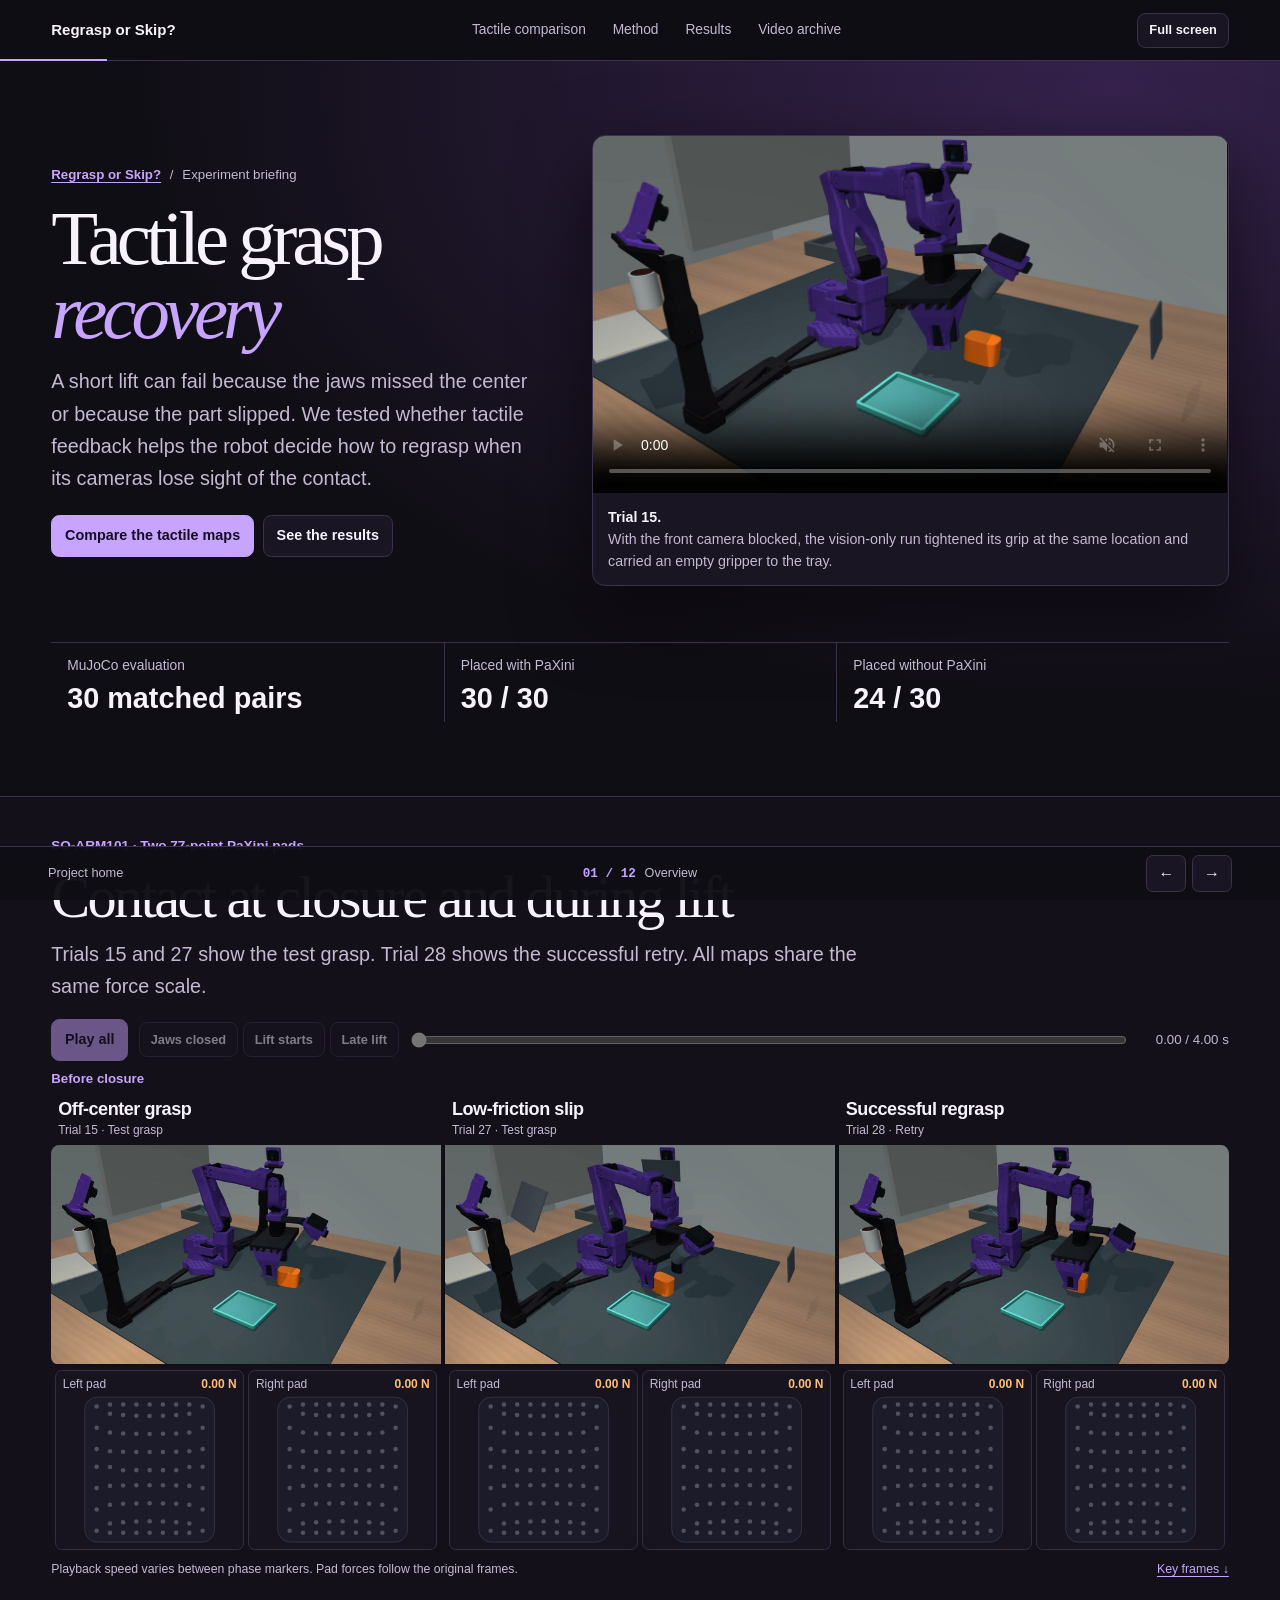
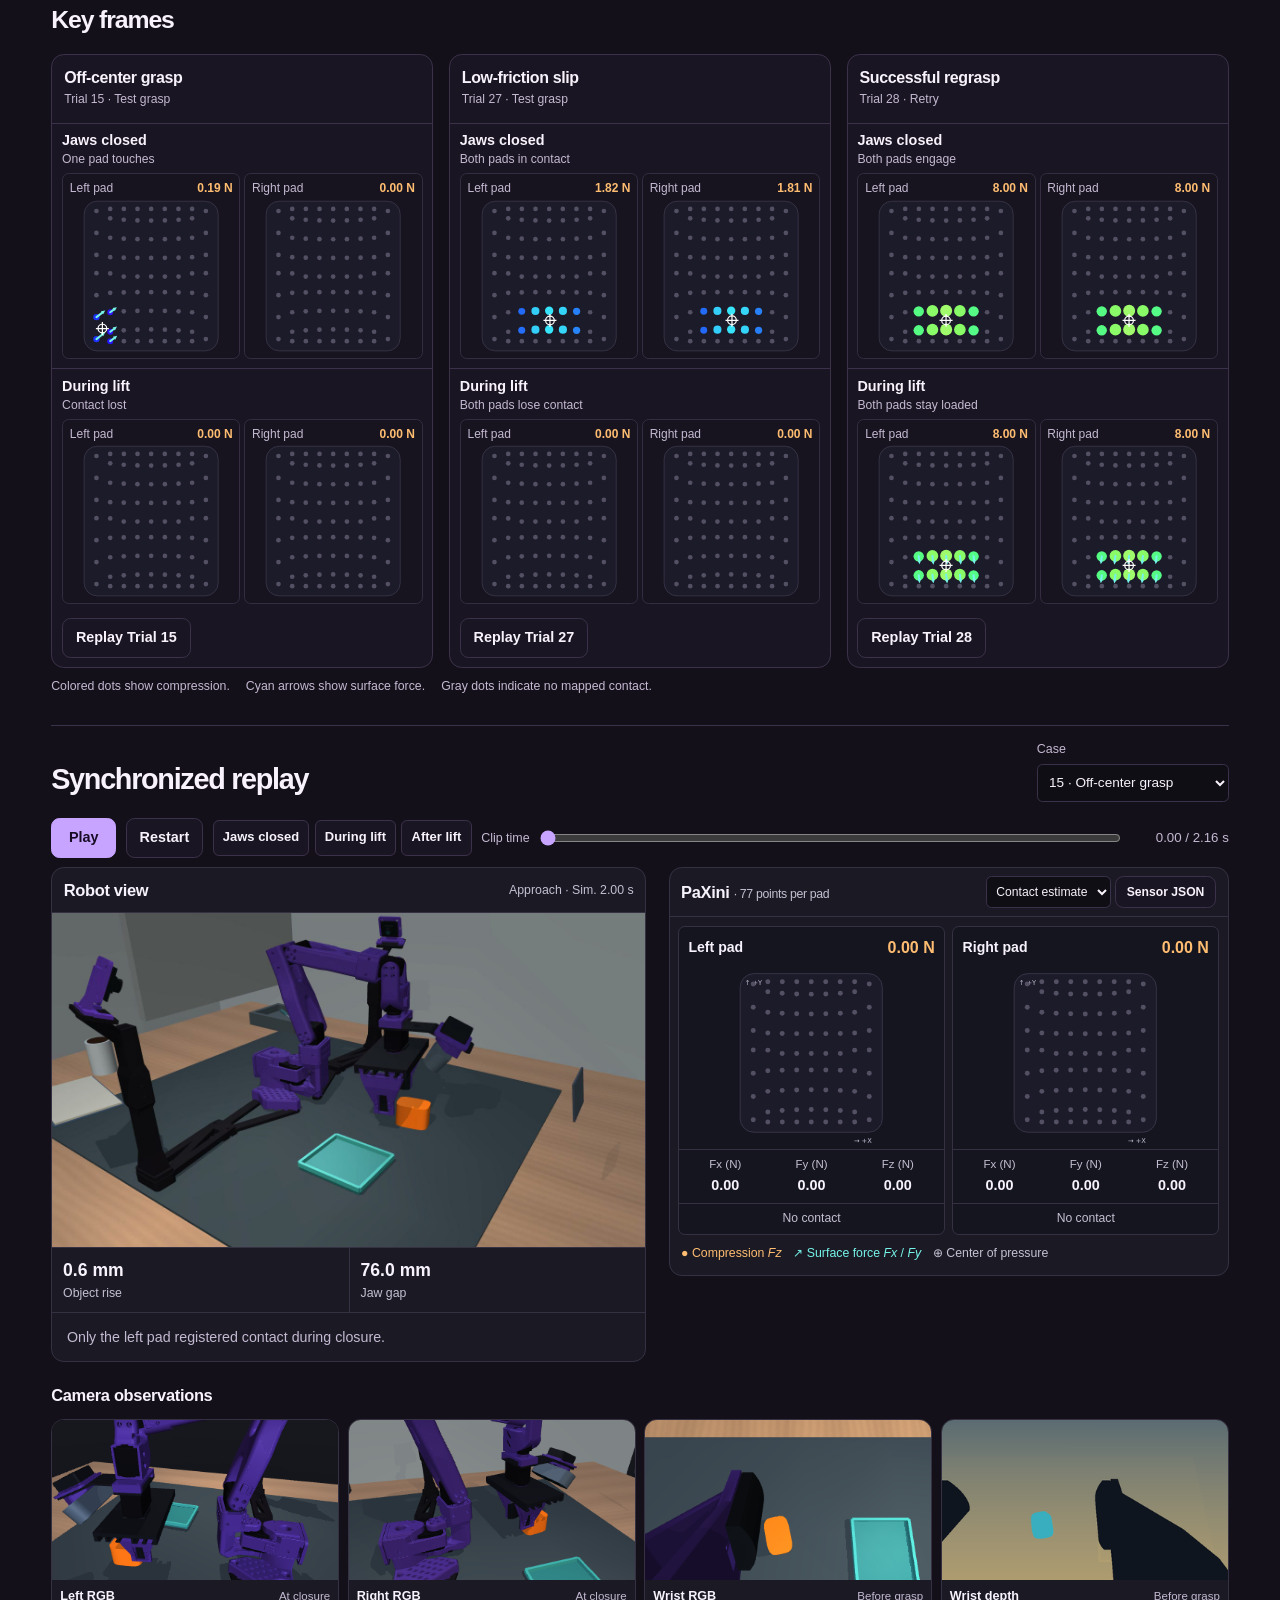
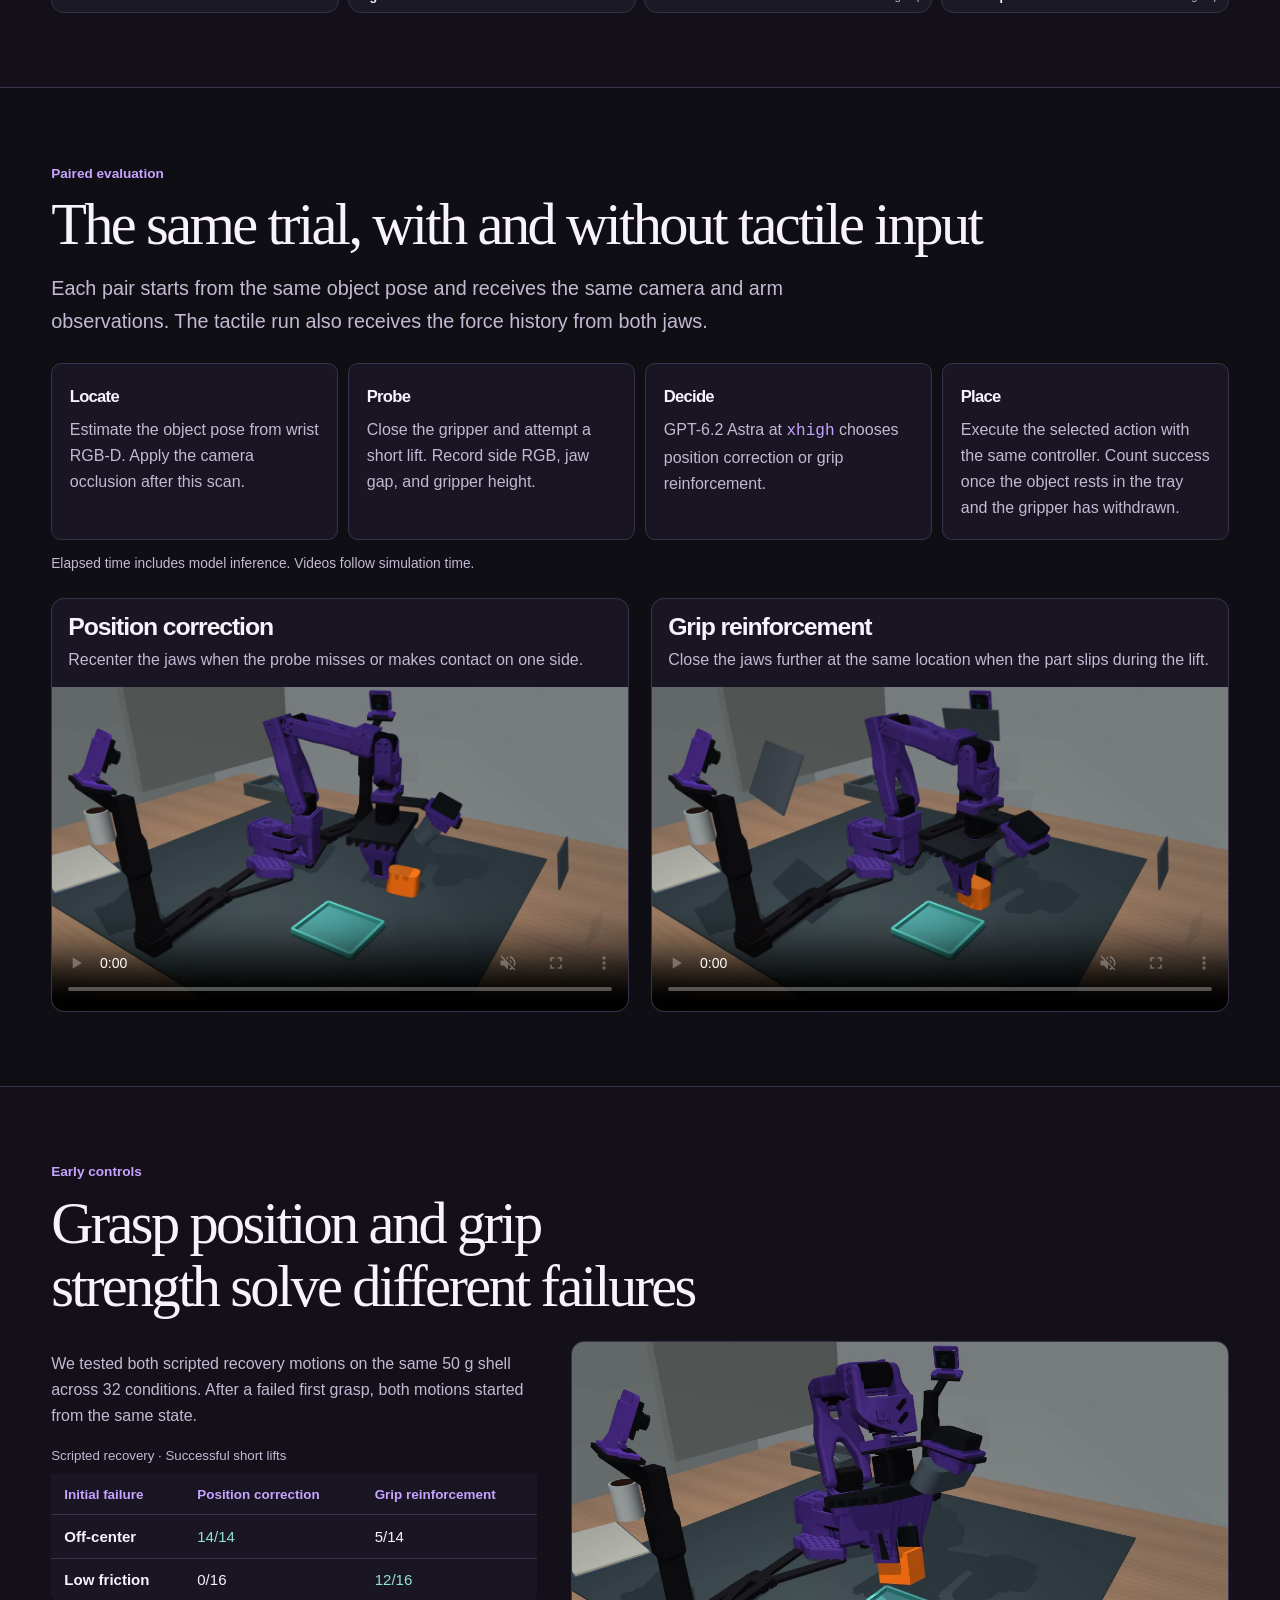
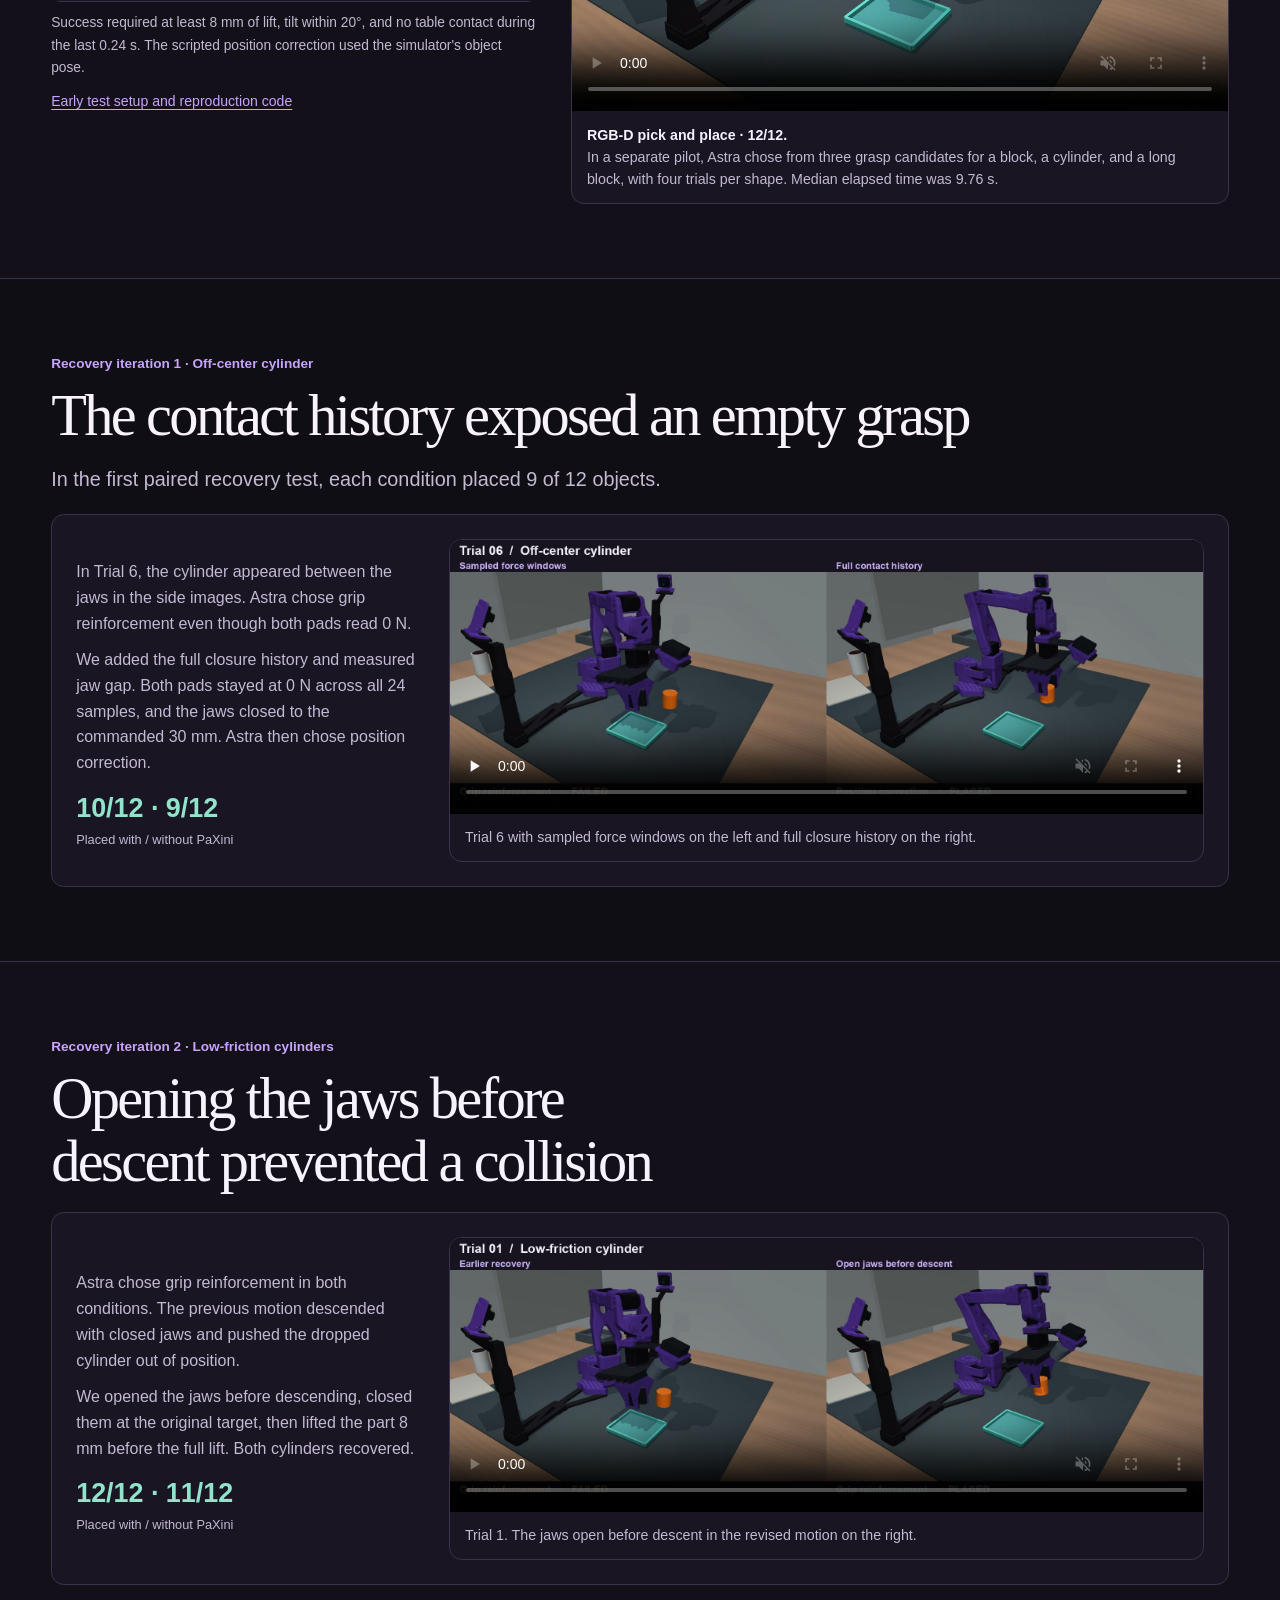
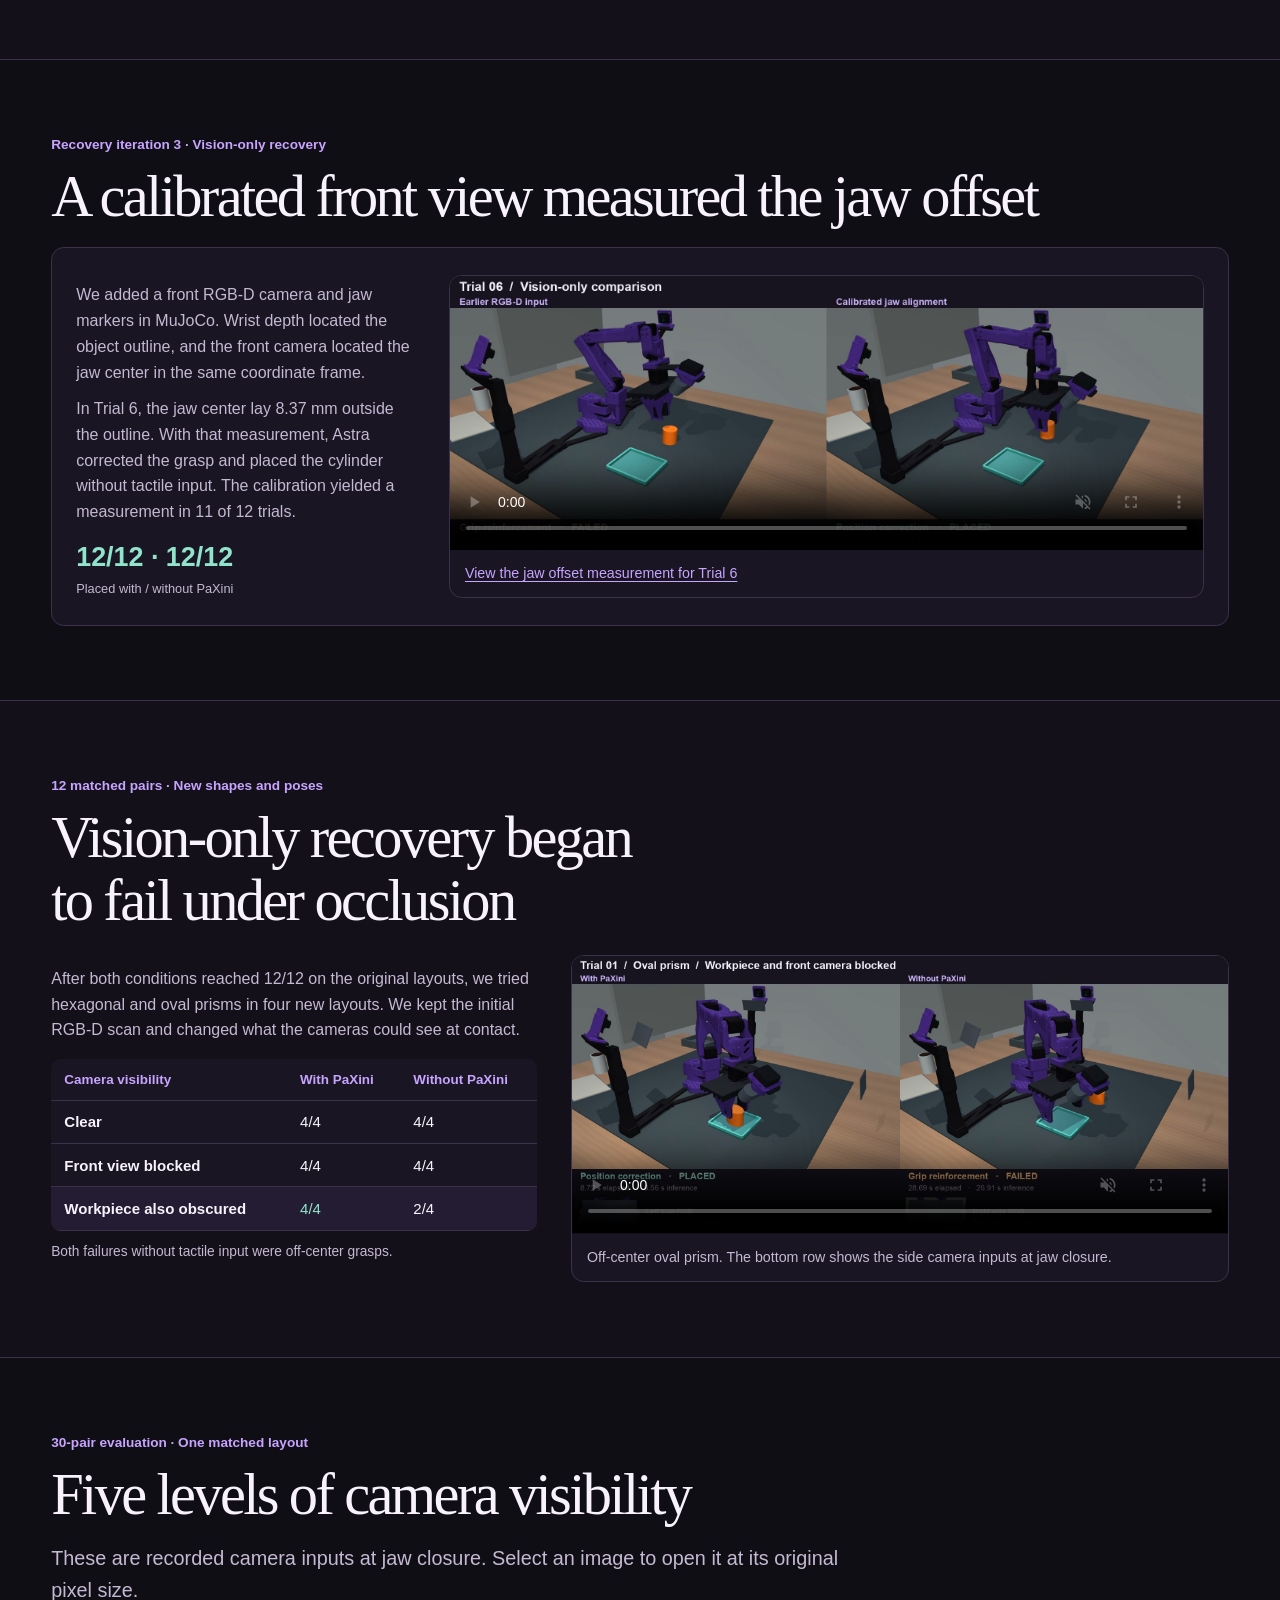
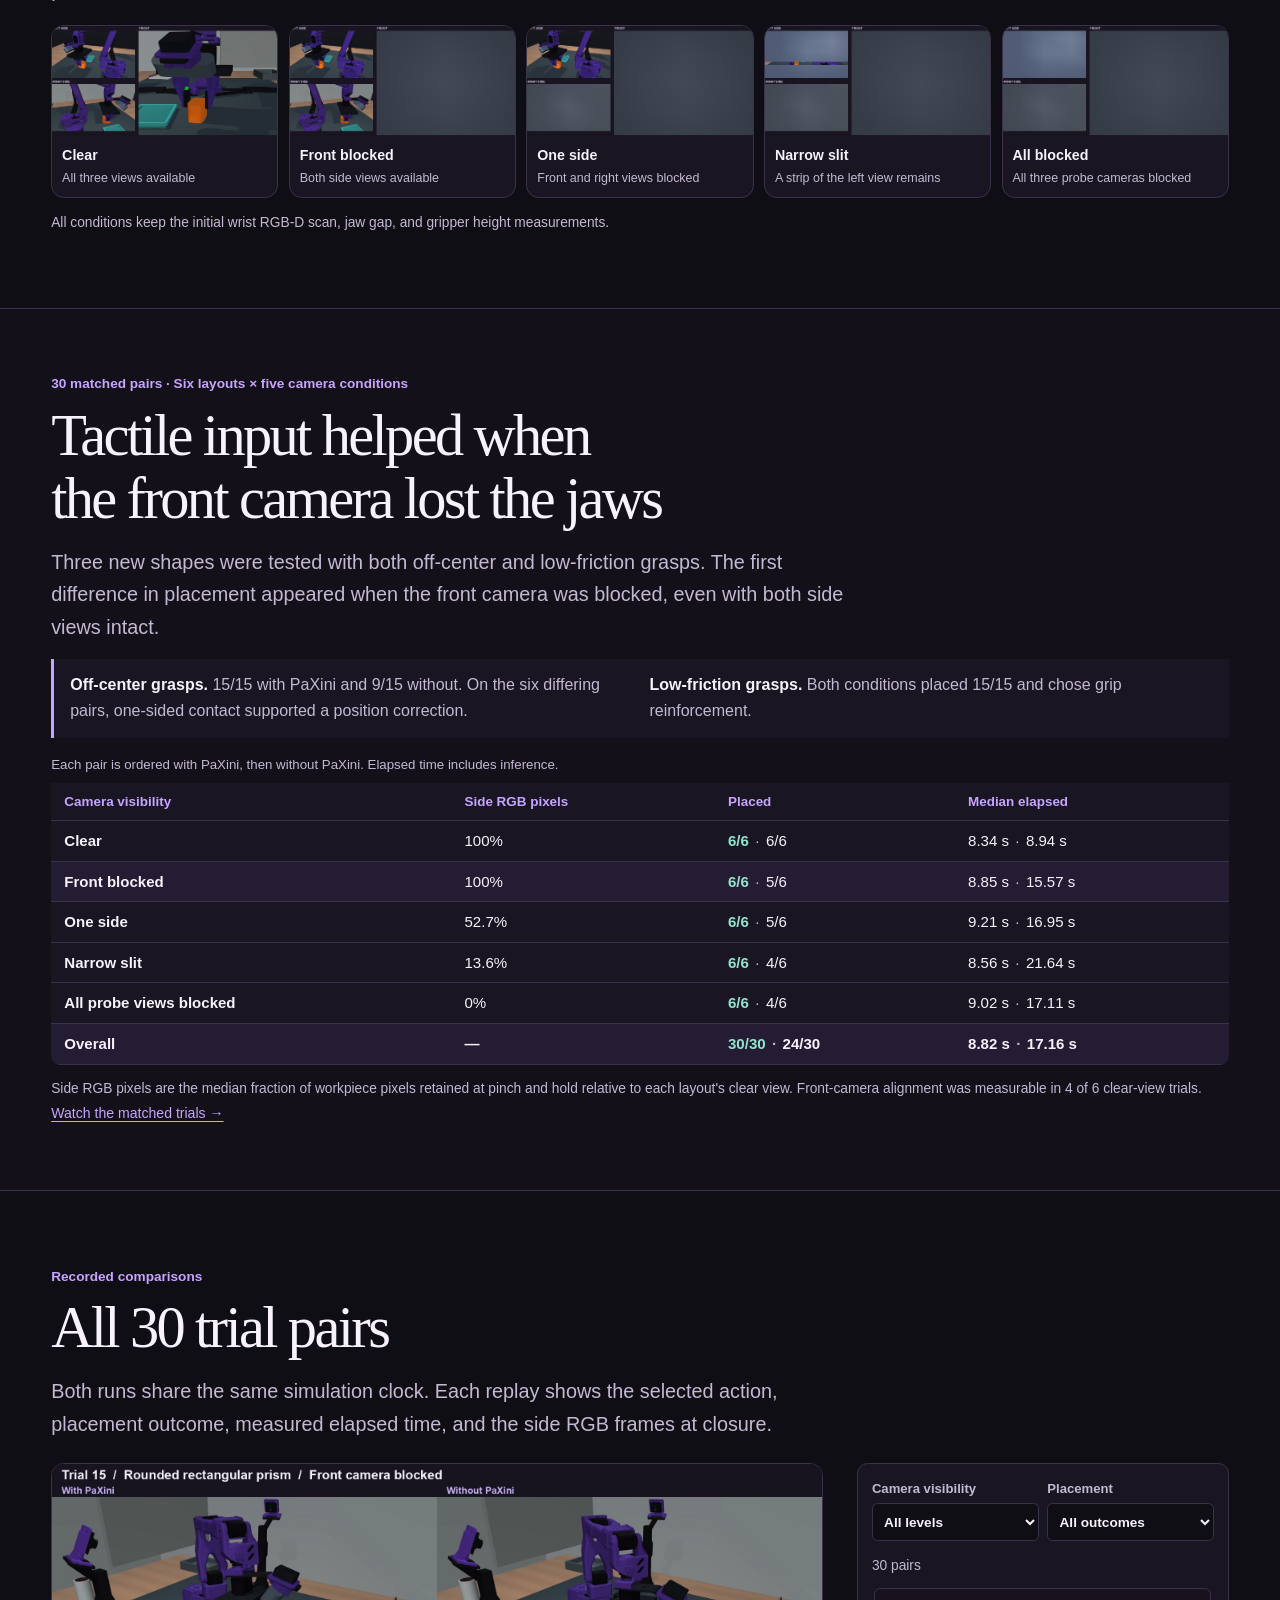
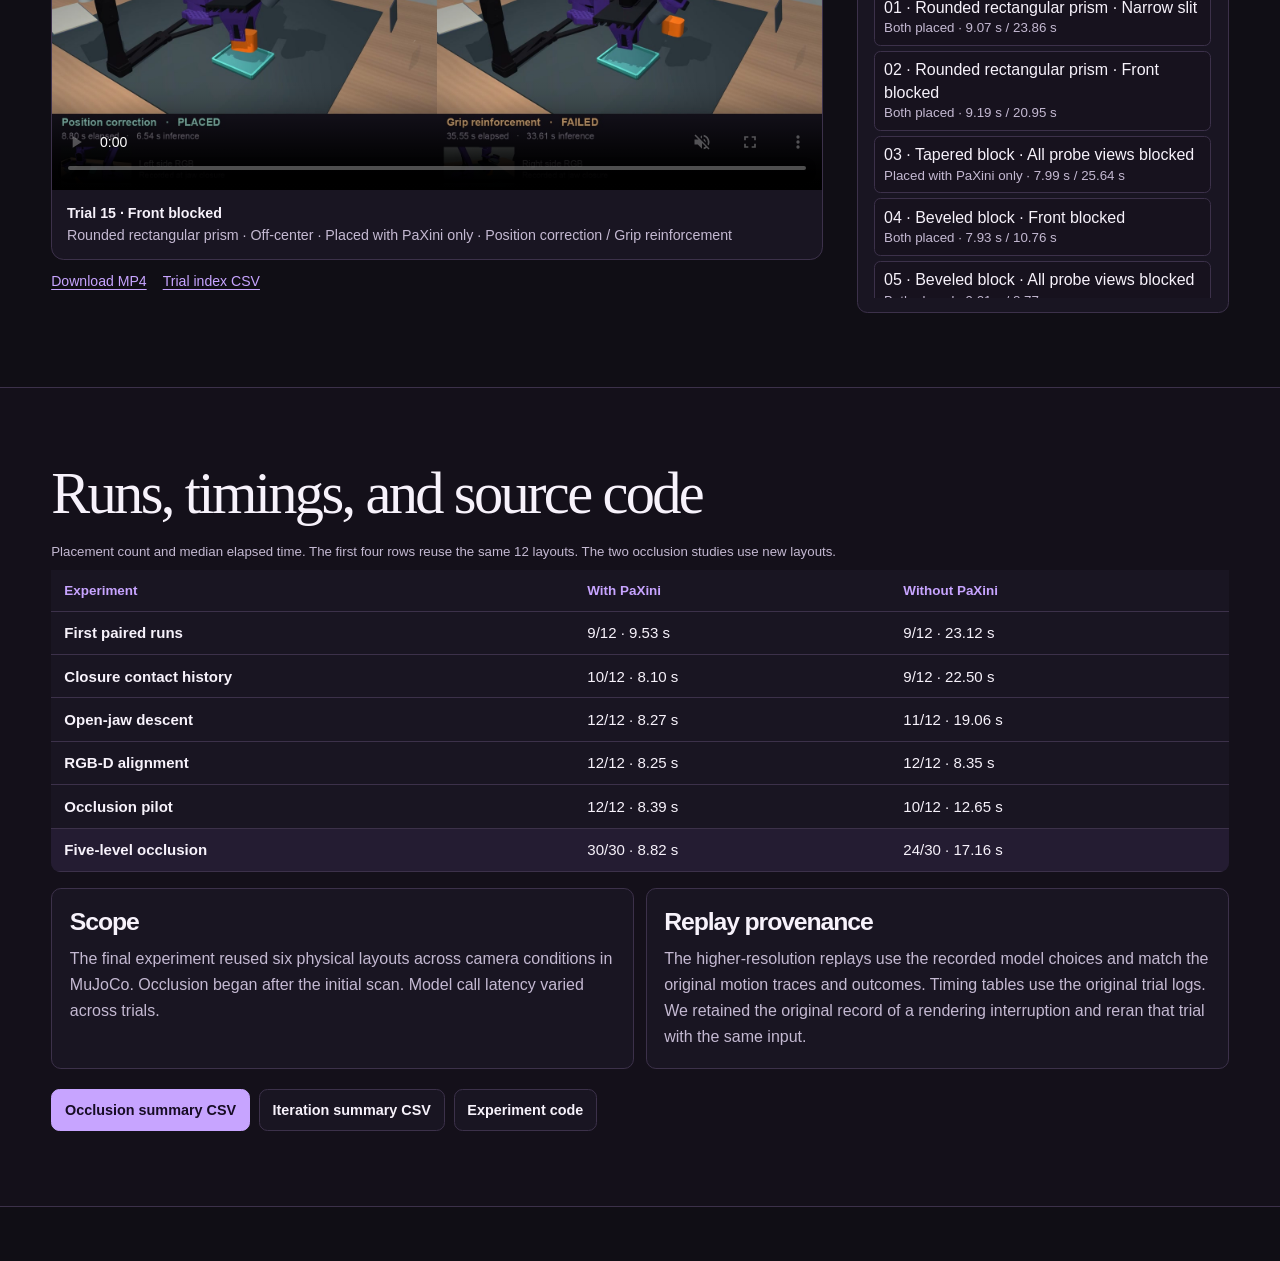
==== commit 7286335b: "Play all three grasp cases on a synchronized tactile timeline" ====
--- a/briefing/index.html
+++ b/briefing/index.html
@@ -9,9 +9,9 @@
   <meta property="og:description" content="30 matched pairs across five levels of camera occlusion.">
   <meta property="og:image" content="https://jhyeong687.github.io/tactile-grasp-agent/briefing/media/start-here.jpg?rev=hd">
   <title>Tactile Grasp Recovery · Regrasp or Skip?</title>
-  <link rel="stylesheet" href="brief.css?v=compare">
-  <script src="brief.js?v=hd" defer></script>
-  <script src="touch.js?v=compare" defer></script>
+  <link rel="stylesheet" href="brief.css?v=sync">
+  <script src="brief.js?v=sync" defer></script>
+  <script src="touch.js?v=sync" defer></script>
 </head>
 <body>
 <a class="skip" href="#opening">Skip to content</a>
@@ -55,6 +55,37 @@
     <p class="eyebrow">SO-ARM101 · Two 77-point PaXini pads</p>
     <h2>Contact at closure and during lift</h2>
     <p class="lede">Trials 15 and 27 show the test grasp. Trial 28 shows the successful retry. All maps share the same force scale.</p>
+    <section class="comparison-live" aria-label="Synchronized playback of all three trials">
+      <div class="compare-toolbar" aria-label="Shared playback controls">
+        <button class="button primary" id="compare-play" type="button" disabled>Play all</button>
+        <div class="compare-jumps" aria-label="Shared phase markers">
+          <button class="button button-small" type="button" data-compare-jump="Jaws closed" disabled>Jaws closed</button>
+          <button class="button button-small" type="button" data-compare-jump="Lift starts" disabled>Lift starts</button>
+          <button class="button button-small" type="button" data-compare-jump="Late lift" disabled>Late lift</button>
+        </div>
+        <div class="clip-clock compare-clock">
+          <label class="visually-hidden" for="compare-seek">Comparison timeline</label>
+          <input id="compare-seek" type="range" disabled min="0" max="50" step="1" value="0">
+          <output id="compare-time" for="compare-seek">0.00 s</output>
+        </div>
+      </div>
+      <p id="compare-status" class="compare-status">Loading comparison</p>
+      <div class="live-grid live-headings">
+        <div><h3>Off-center grasp</h3><p>Trial 15 · Test grasp</p></div>
+        <div><h3>Low-friction slip</h3><p>Trial 27 · Test grasp</p></div>
+        <div><h3>Successful regrasp</h3><p>Trial 28 · Retry</p></div>
+      </div>
+      <video id="compare-video" data-manual-playback width="1932" height="360" muted playsinline preload="metadata"
+        src="media/touch-synchronized.mp4" poster="media/touch-synchronized.jpg"
+        aria-label="Trials 15, 27, and 28 aligned at jaw closure and lift onset"></video>
+      <div class="live-grid">
+        <div class="live-pads comparison-pads" data-live-trial="offset" role="group" aria-label="Trial 15 tactile pads"></div>
+        <div class="live-pads comparison-pads" data-live-trial="slip" role="group" aria-label="Trial 27 tactile pads"></div>
+        <div class="live-pads comparison-pads" data-live-trial="recovered" role="group" aria-label="Trial 28 tactile pads"></div>
+      </div>
+      <p class="comparison-legend"><span>Playback speed varies between phase markers. Pad forces follow the original frames.</span><a href="#touch-keyframes">Key frames ↓</a></p>
+    </section>
+    <h3 id="touch-keyframes">Key frames</h3>
     <div class="case-overview" id="touch-comparison" aria-label="Three cases compared at closure and during lift">
       <article class="plate comparison-case" data-comparison="offset">
         <header><h3>Off-center grasp</h3><p>Trial 15 · Test grasp</p></header>
@@ -109,7 +140,7 @@
     <div class="touch-layout">
       <figure class="plate replay-scene">
         <div class="replay-head"><h3>Robot view</h3><span id="touch-phase">Loading recording</span></div>
-        <video id="touch-video" width="1280" height="720" src="media/touch-offset.mp4?v=compare" poster="media/touch-offset.jpg?v=compare" muted playsinline preload="auto" aria-label="Full-arm replay synchronized with both tactile pads"></video>
+        <video id="touch-video" data-manual-playback width="1280" height="720" src="media/touch-offset.mp4?v=compare" poster="media/touch-offset.jpg?v=compare" muted playsinline preload="auto" aria-label="Full-arm replay synchronized with both tactile pads"></video>
         <div class="scene-metrics">
           <div><output id="touch-lift">—</output><span>Object rise</span></div>
           <div><output id="touch-gap">—</output><span>Jaw gap</span></div>
--- a/briefing/brief.css
+++ b/briefing/brief.css
@@ -290,3 +290,32 @@
 }
 
 #touch-pads[aria-busy="true"] { opacity: .34; }
+
+.comparison-live { margin-top: 1.05rem; }
+.compare-toolbar { display: flex; flex-wrap: wrap; align-items: center; gap: .42rem .65rem; }
+.compare-jumps { display: flex; flex-wrap: wrap; gap: .3rem; }
+.compare-jumps button[aria-pressed="true"] { border-color: var(--lilac); background: var(--lift); }
+.compare-toolbar button:disabled { opacity: .48; cursor: default; }
+.compare-clock output { min-width: 6.9em; color: var(--muted); text-align: right; font-variant-numeric: tabular-nums; font-size: .83rem; white-space: nowrap; }
+.compare-status { margin-top: .42rem; color: var(--lilac); font-weight: 650; font-size: .83rem; }
+.live-grid { display: grid; grid-template-columns: repeat(3, minmax(0,1fr)); gap: .31%; }
+.live-headings { margin-top: .36rem; }
+.live-headings > div { min-width: 0; padding: .28rem .44rem .44rem; }
+.live-headings h3 { font-size: clamp(.76rem, 1.7vw, 1.13rem); letter-spacing: -.026em; text-wrap: wrap; }
+.live-headings p { margin-top: .16rem; color: var(--muted); font-size: .75rem; line-height: 1.25; }
+#compare-video { display: block; width: 100%; height: auto; aspect-ratio: 1932 / 360; border-radius: .52rem; background: var(--bg); }
+.live-pads { padding: 0 .24rem; margin-top: .3rem; }
+.live-pads .pad-map { max-height: 155px; }
+.comparison-live .comparison-legend { justify-content: space-between; }
+#touch-keyframes { margin-top: 1.6rem; }
+@media (max-width: 890px) {
+  .live-pads figcaption { display: grid; justify-content: start; }
+}
+@media (max-width: 620px) {
+  .compare-toolbar .button { min-height: 35px; padding: .34rem .5rem; font-size: .78rem; }
+  .compare-clock { flex-basis: 100%; }
+  .live-headings > div { padding-inline: .2rem; }
+  .live-headings p { font-size: .68rem; }
+  .live-pads { padding-inline: .08rem; gap: .12rem; }
+  .live-pads figcaption { line-height: 1.25; padding-inline: .15rem; font-size: .65rem; }
+}
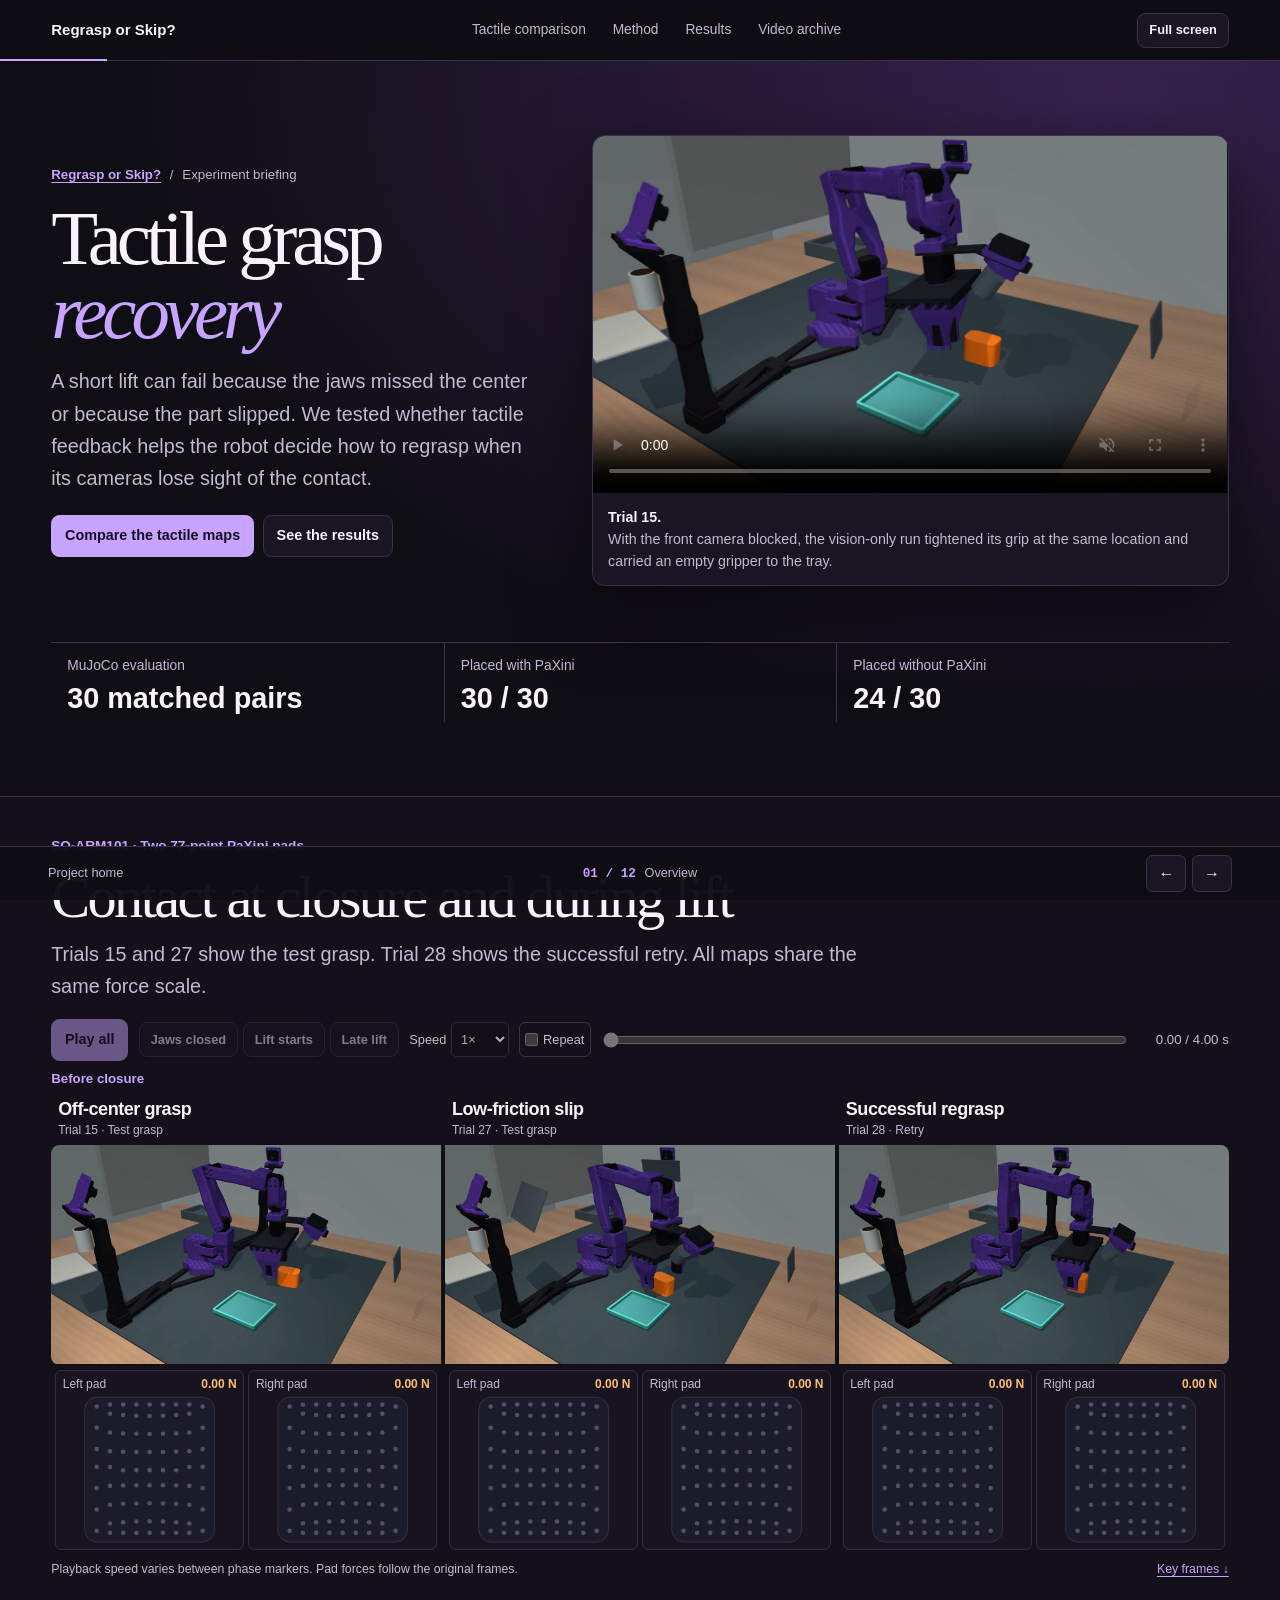
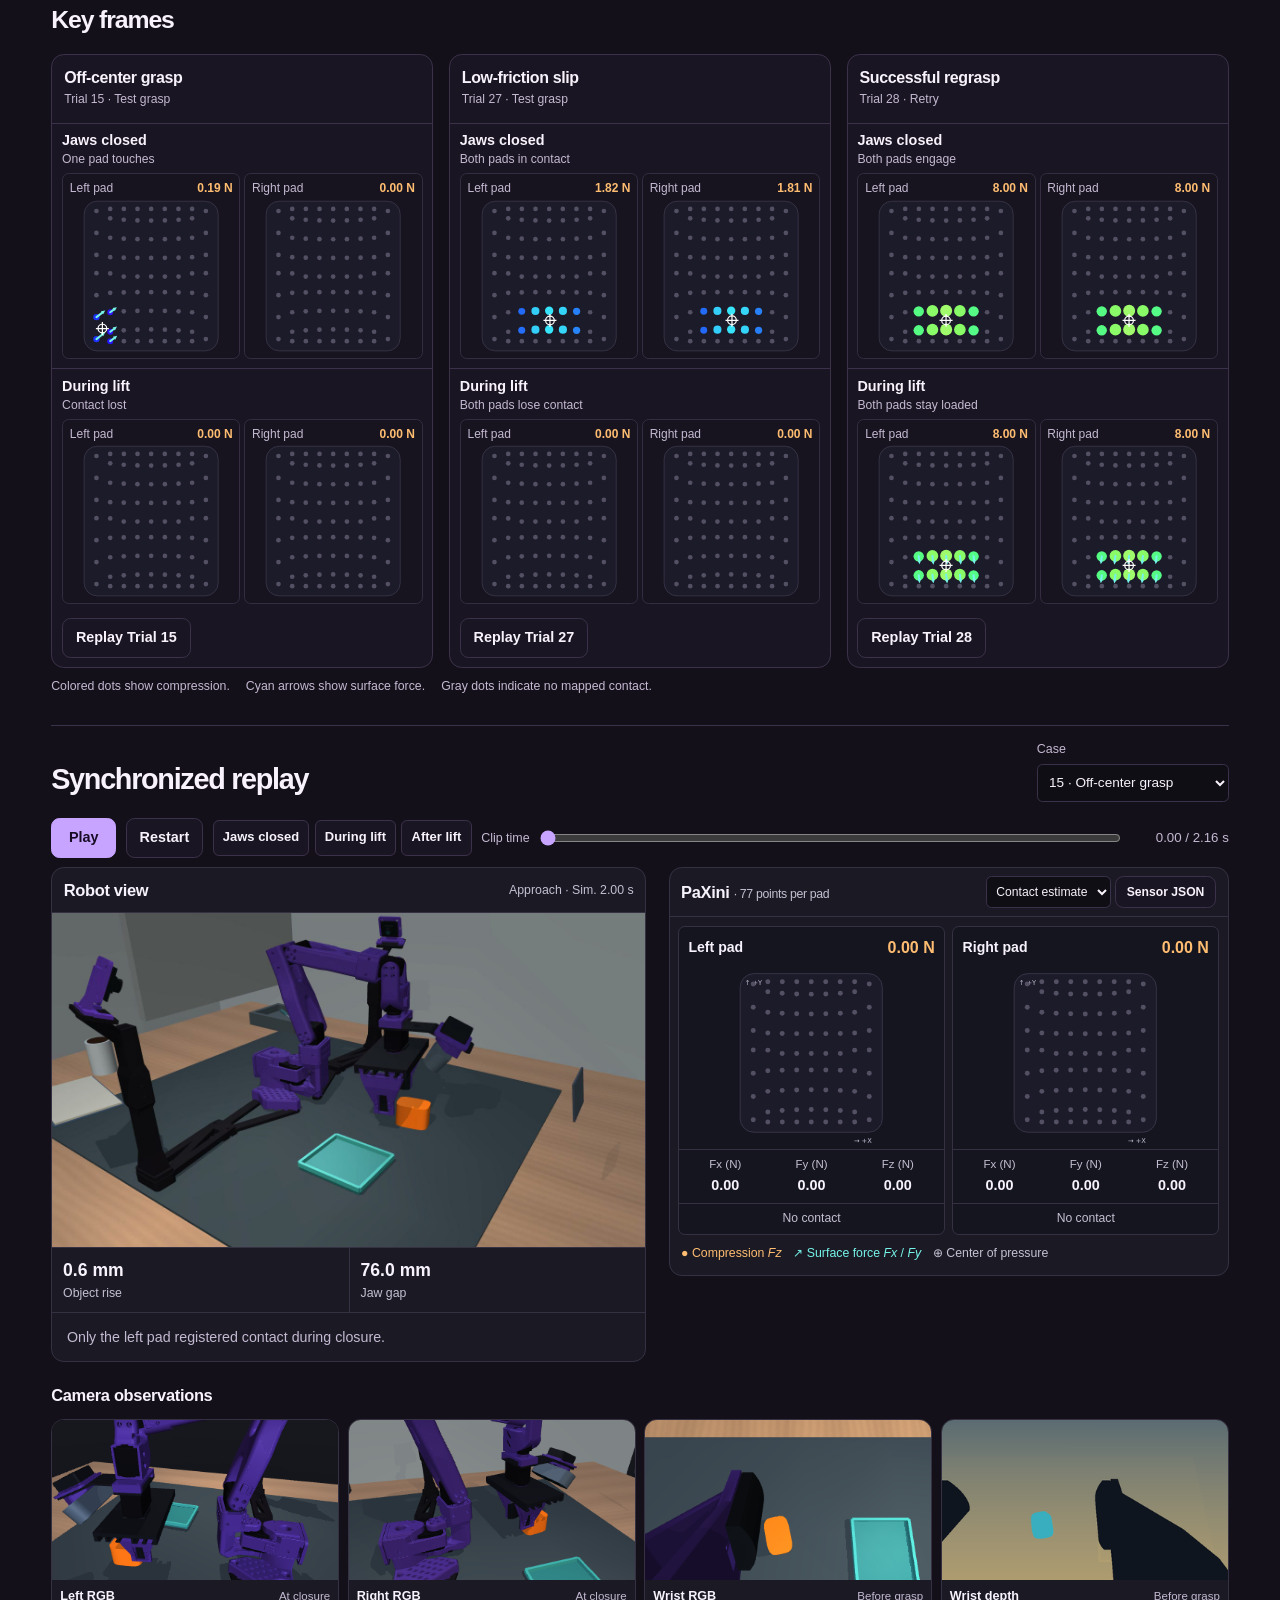
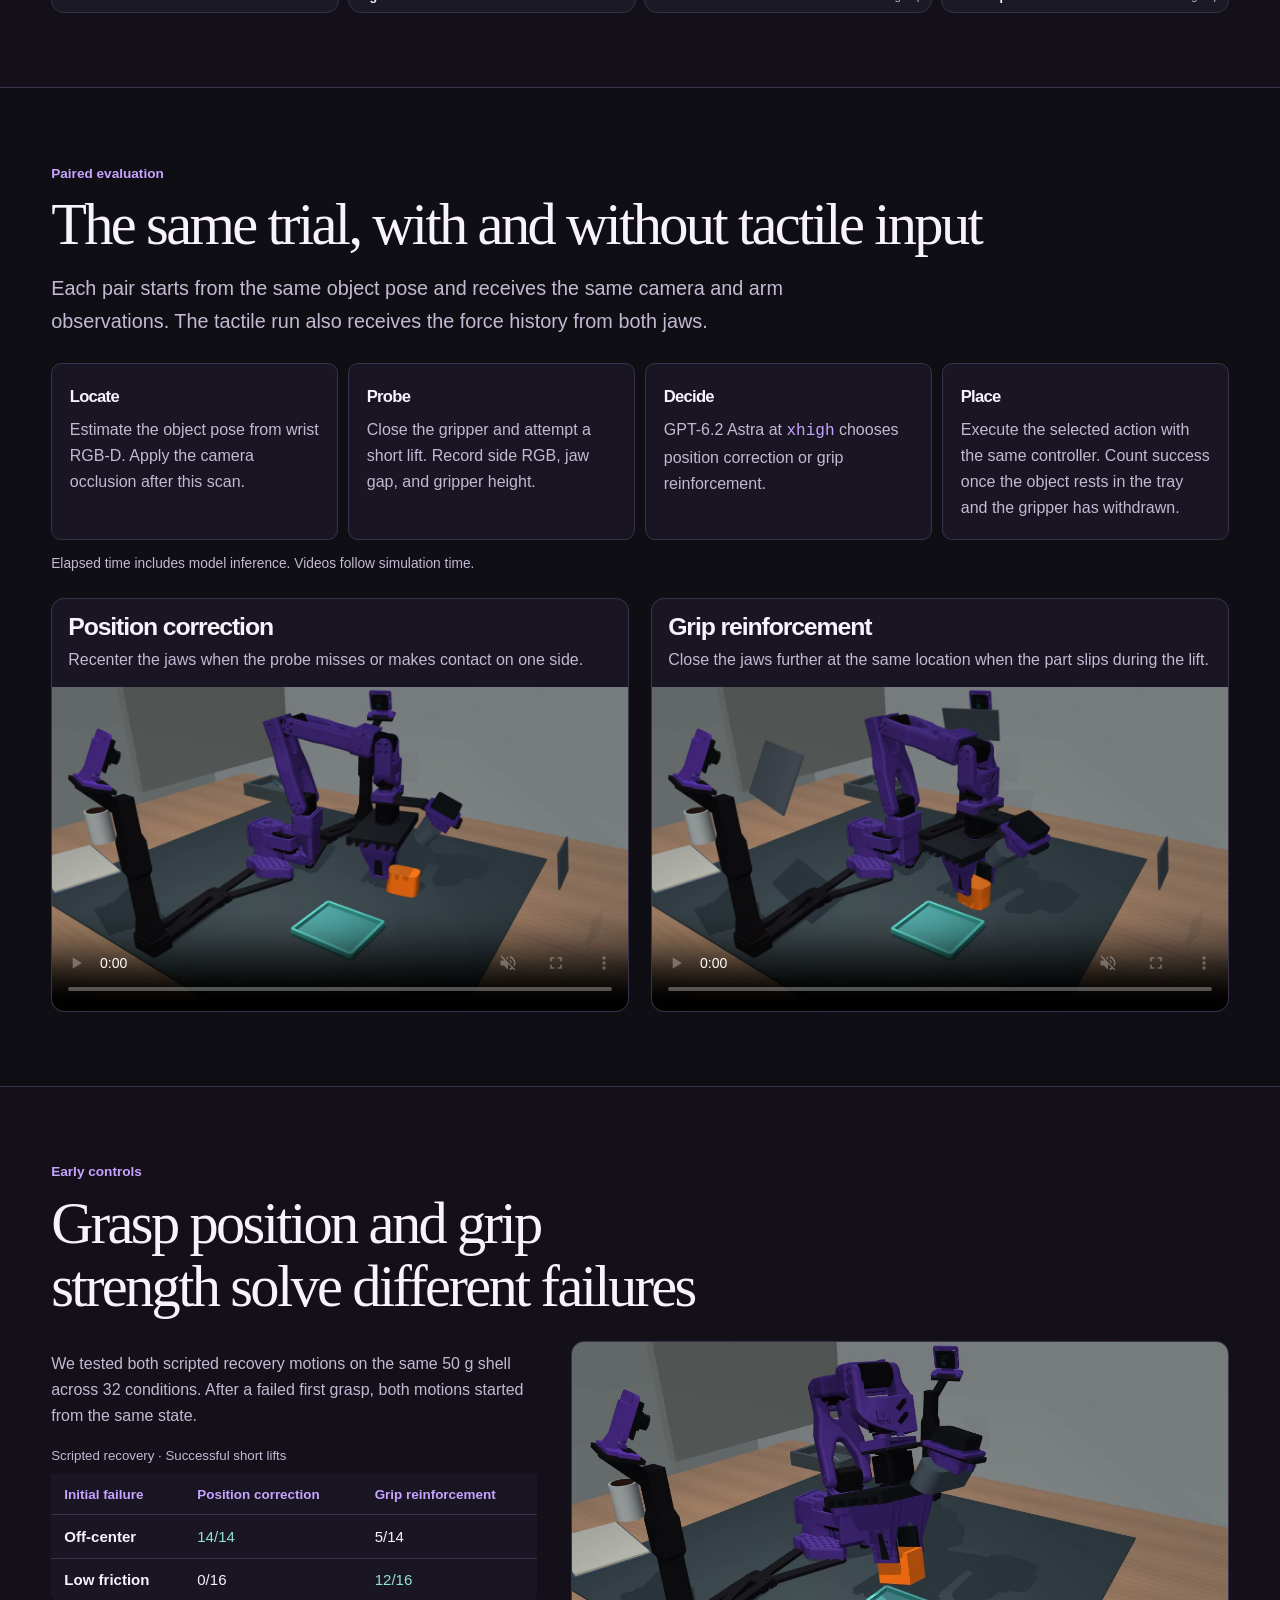
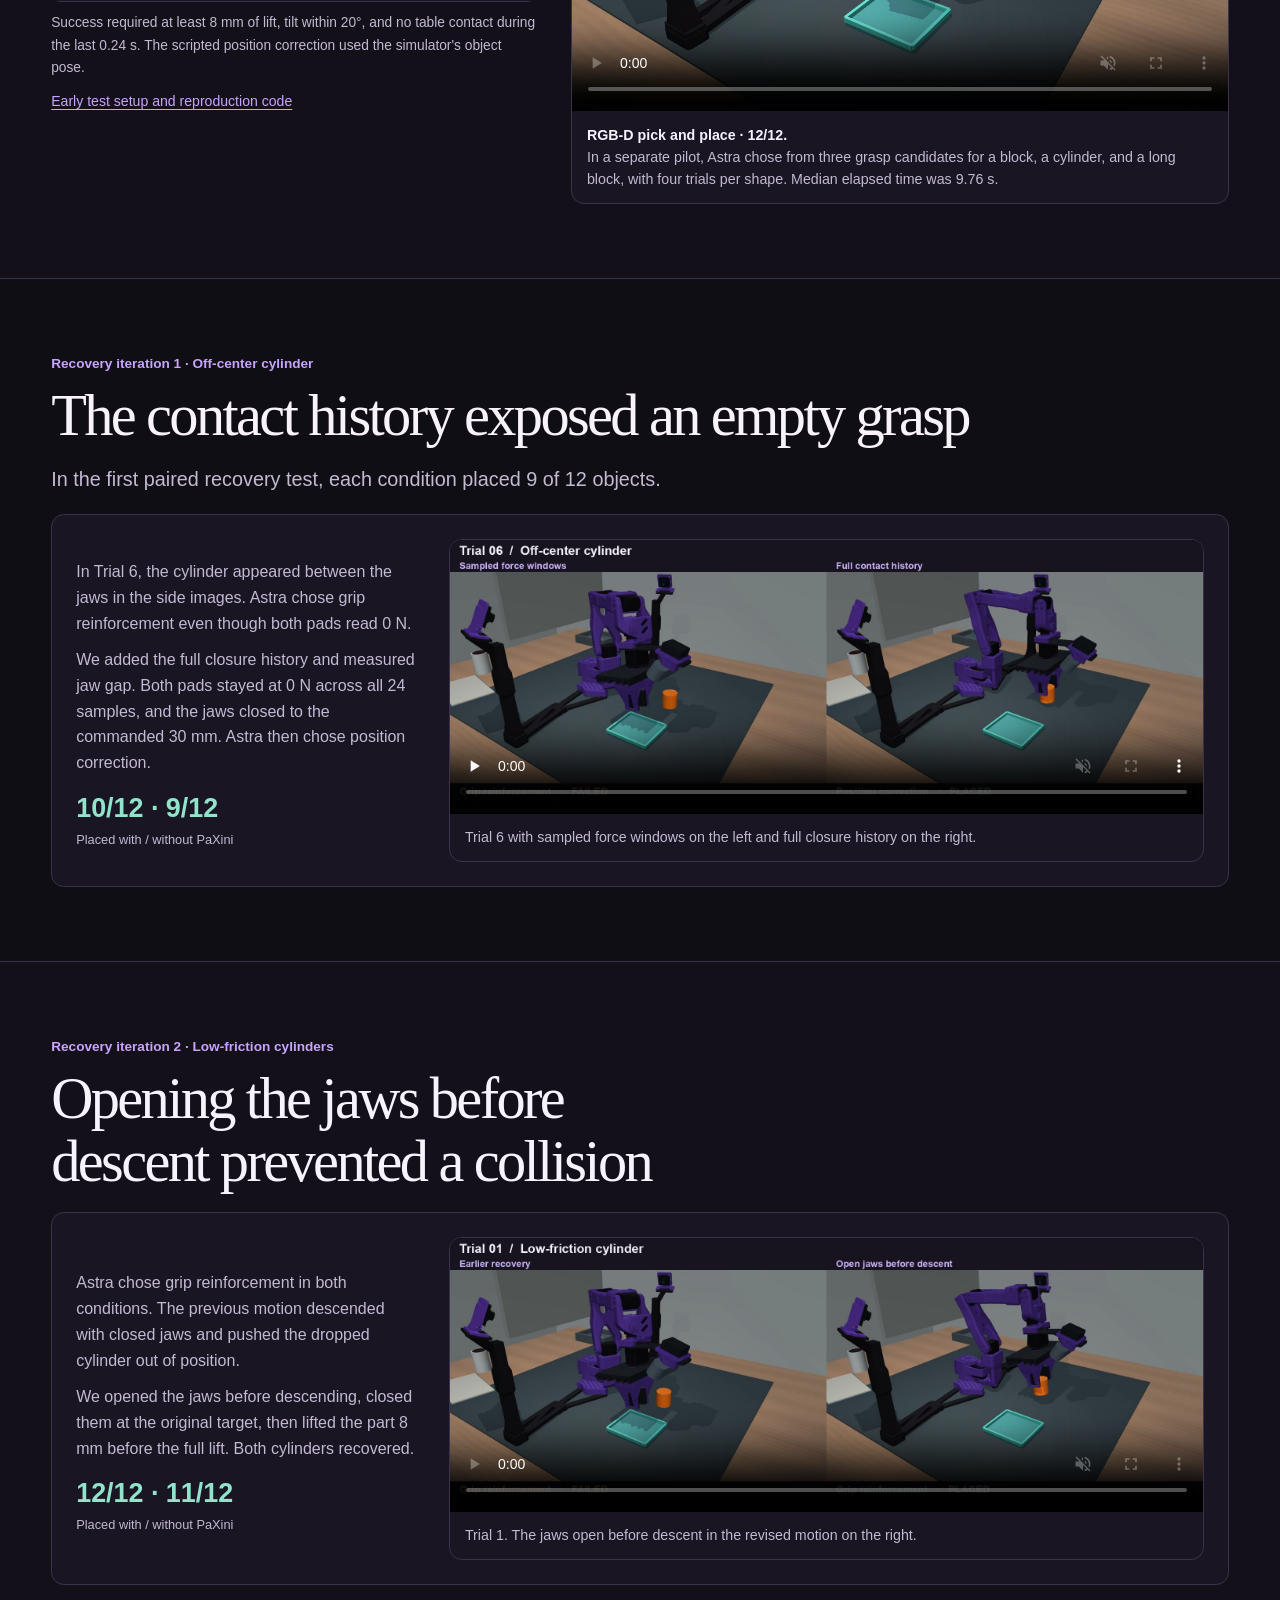
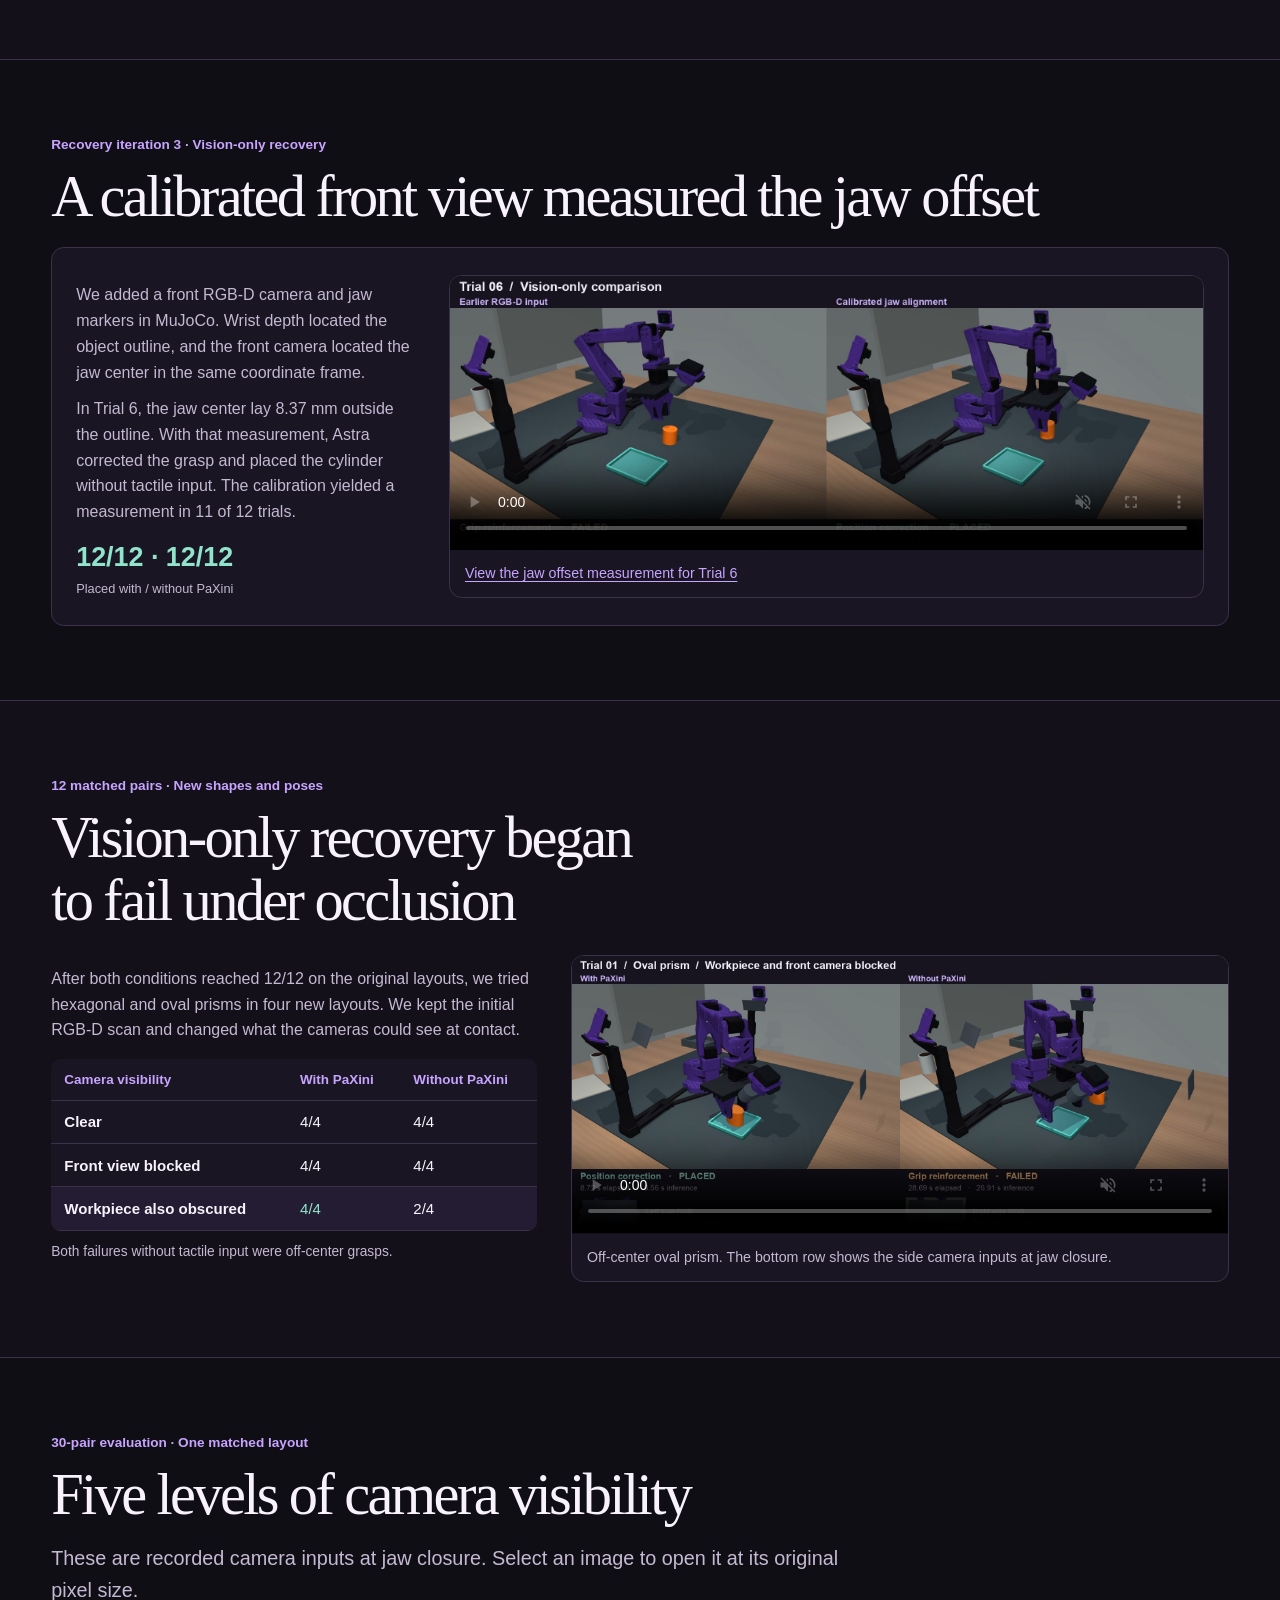
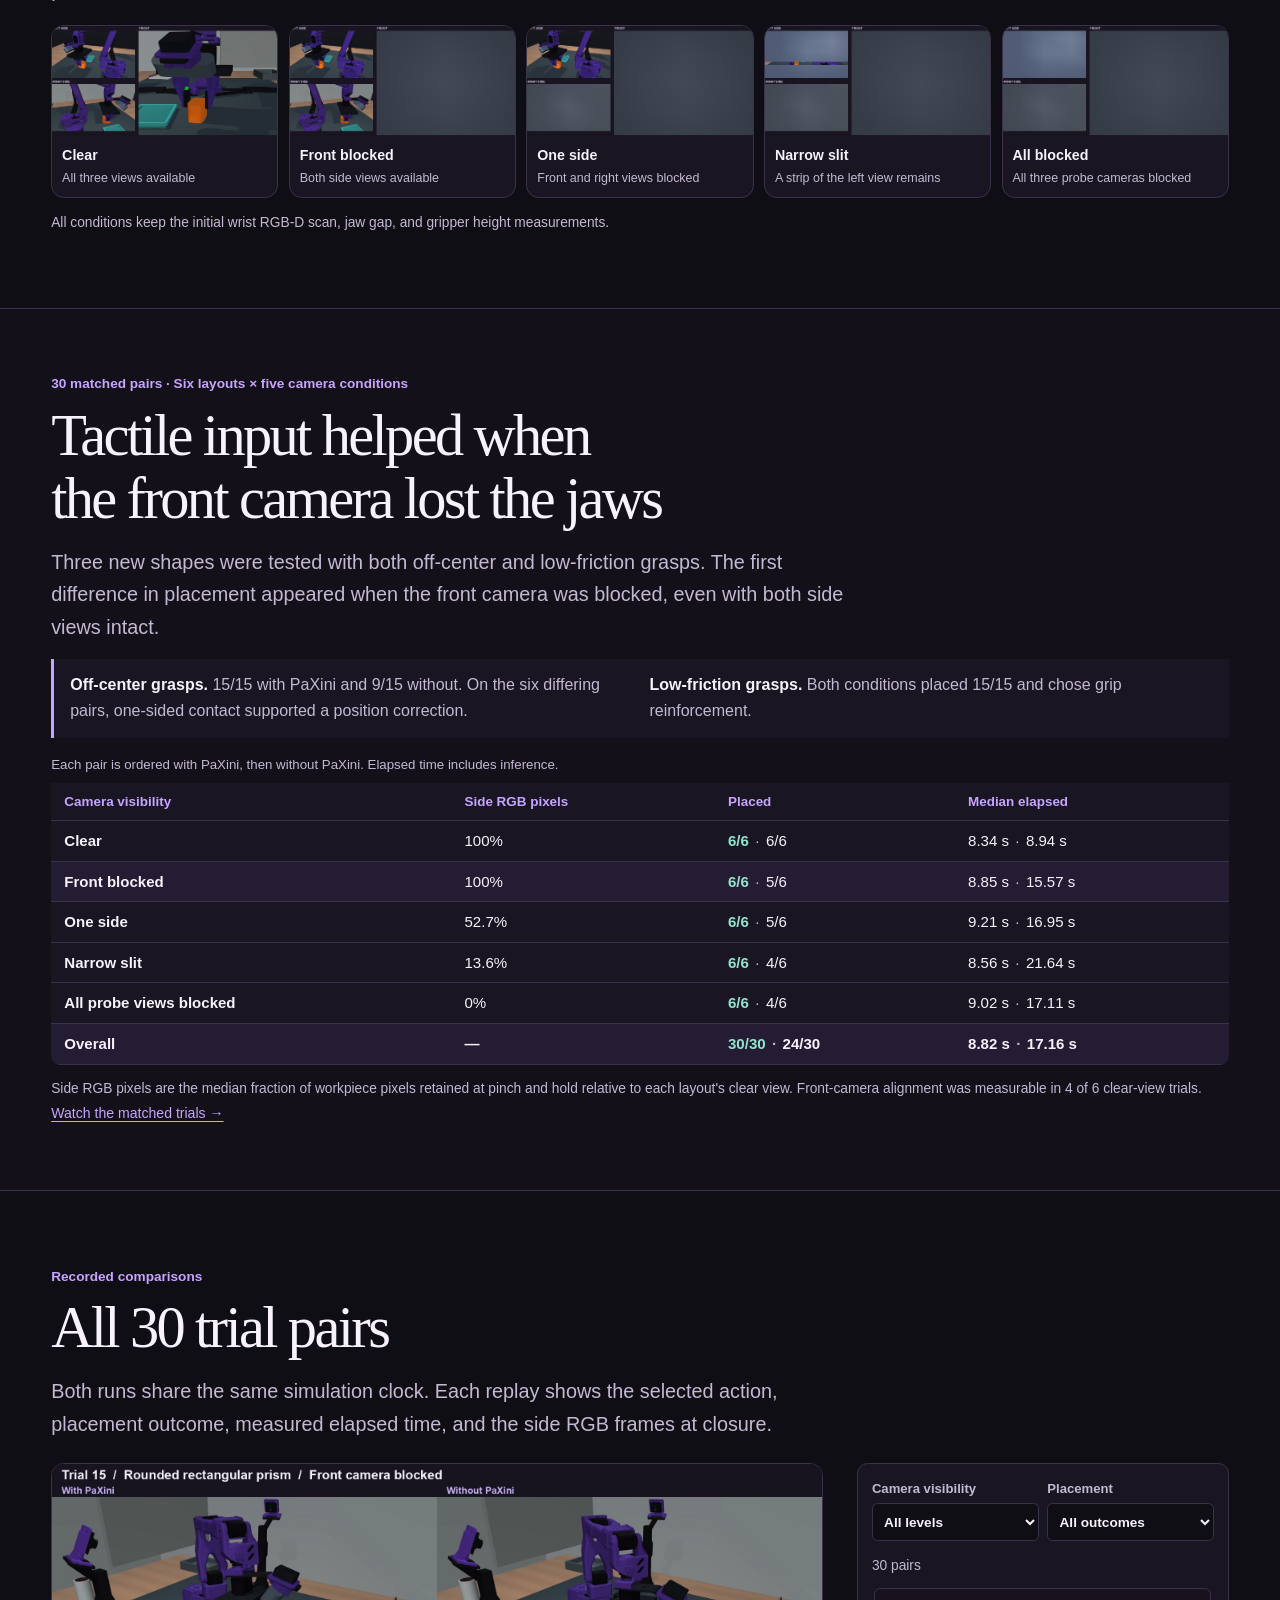
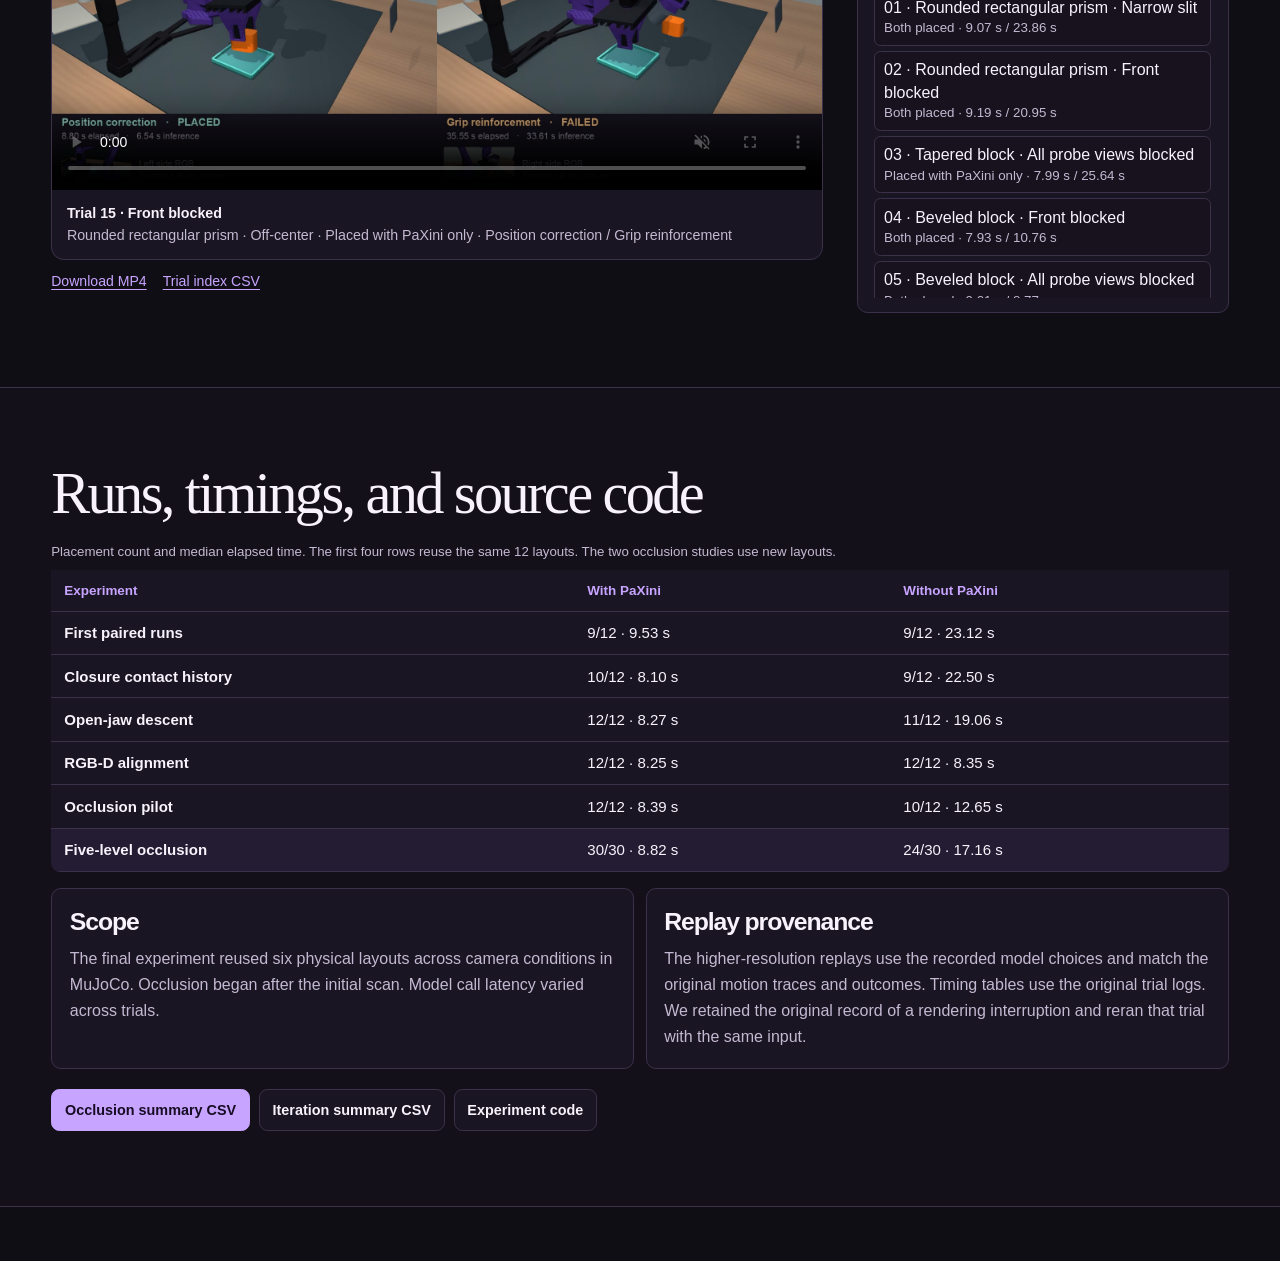
==== commit 52e7d0a1: "Add half-speed and repeat to the tactile comparison" ====
--- a/briefing/index.html
+++ b/briefing/index.html
@@ -9,9 +9,9 @@
   <meta property="og:description" content="30 matched pairs across five levels of camera occlusion.">
   <meta property="og:image" content="https://jhyeong687.github.io/tactile-grasp-agent/briefing/media/start-here.jpg?rev=hd">
   <title>Tactile Grasp Recovery · Regrasp or Skip?</title>
-  <link rel="stylesheet" href="brief.css?v=sync">
+  <link rel="stylesheet" href="brief.css?v=slow">
   <script src="brief.js?v=sync" defer></script>
-  <script src="touch.js?v=sync" defer></script>
+  <script src="touch.js?v=slow" defer></script>
 </head>
 <body>
 <a class="skip" href="#opening">Skip to content</a>
@@ -62,6 +62,15 @@
           <button class="button button-small" type="button" data-compare-jump="Jaws closed" disabled>Jaws closed</button>
           <button class="button button-small" type="button" data-compare-jump="Lift starts" disabled>Lift starts</button>
           <button class="button button-small" type="button" data-compare-jump="Late lift" disabled>Late lift</button>
+        </div>
+        <div class="compare-options">
+          <label class="compare-speed">Speed
+            <select id="compare-speed" aria-label="Playback speed" disabled>
+              <option value="1" selected>1×</option>
+              <option value="0.5">0.5×</option>
+            </select>
+          </label>
+          <label class="compare-repeat"><input id="compare-repeat" type="checkbox" disabled>Repeat</label>
         </div>
         <div class="clip-clock compare-clock">
           <label class="visually-hidden" for="compare-seek">Comparison timeline</label>
--- a/briefing/brief.css
+++ b/briefing/brief.css
@@ -296,6 +296,15 @@
 .compare-jumps { display: flex; flex-wrap: wrap; gap: .3rem; }
 .compare-jumps button[aria-pressed="true"] { border-color: var(--lilac); background: var(--lift); }
 .compare-toolbar button:disabled { opacity: .48; cursor: default; }
+.compare-options { display: flex; align-items: center; flex-wrap: wrap; gap: .28rem .62rem; }
+.compare-speed, .compare-repeat {
+  display: inline-flex; align-items: center; gap: .29rem; min-height: 35px;
+  color: var(--muted); font-size: .8rem; white-space: nowrap;
+}
+.compare-speed select { width: auto; min-height: 35px; margin: 0; padding: .2rem .32rem; font-size: .8rem; }
+.compare-repeat { padding: 0 .34rem; border: 1px solid var(--line); border-radius: .38rem; cursor: pointer; }
+.compare-repeat input { margin: 0; accent-color: var(--lilac); cursor: inherit; }
+
 .compare-clock output { min-width: 6.9em; color: var(--muted); text-align: right; font-variant-numeric: tabular-nums; font-size: .83rem; white-space: nowrap; }
 .compare-status { margin-top: .42rem; color: var(--lilac); font-weight: 650; font-size: .83rem; }
 .live-grid { display: grid; grid-template-columns: repeat(3, minmax(0,1fr)); gap: .31%; }
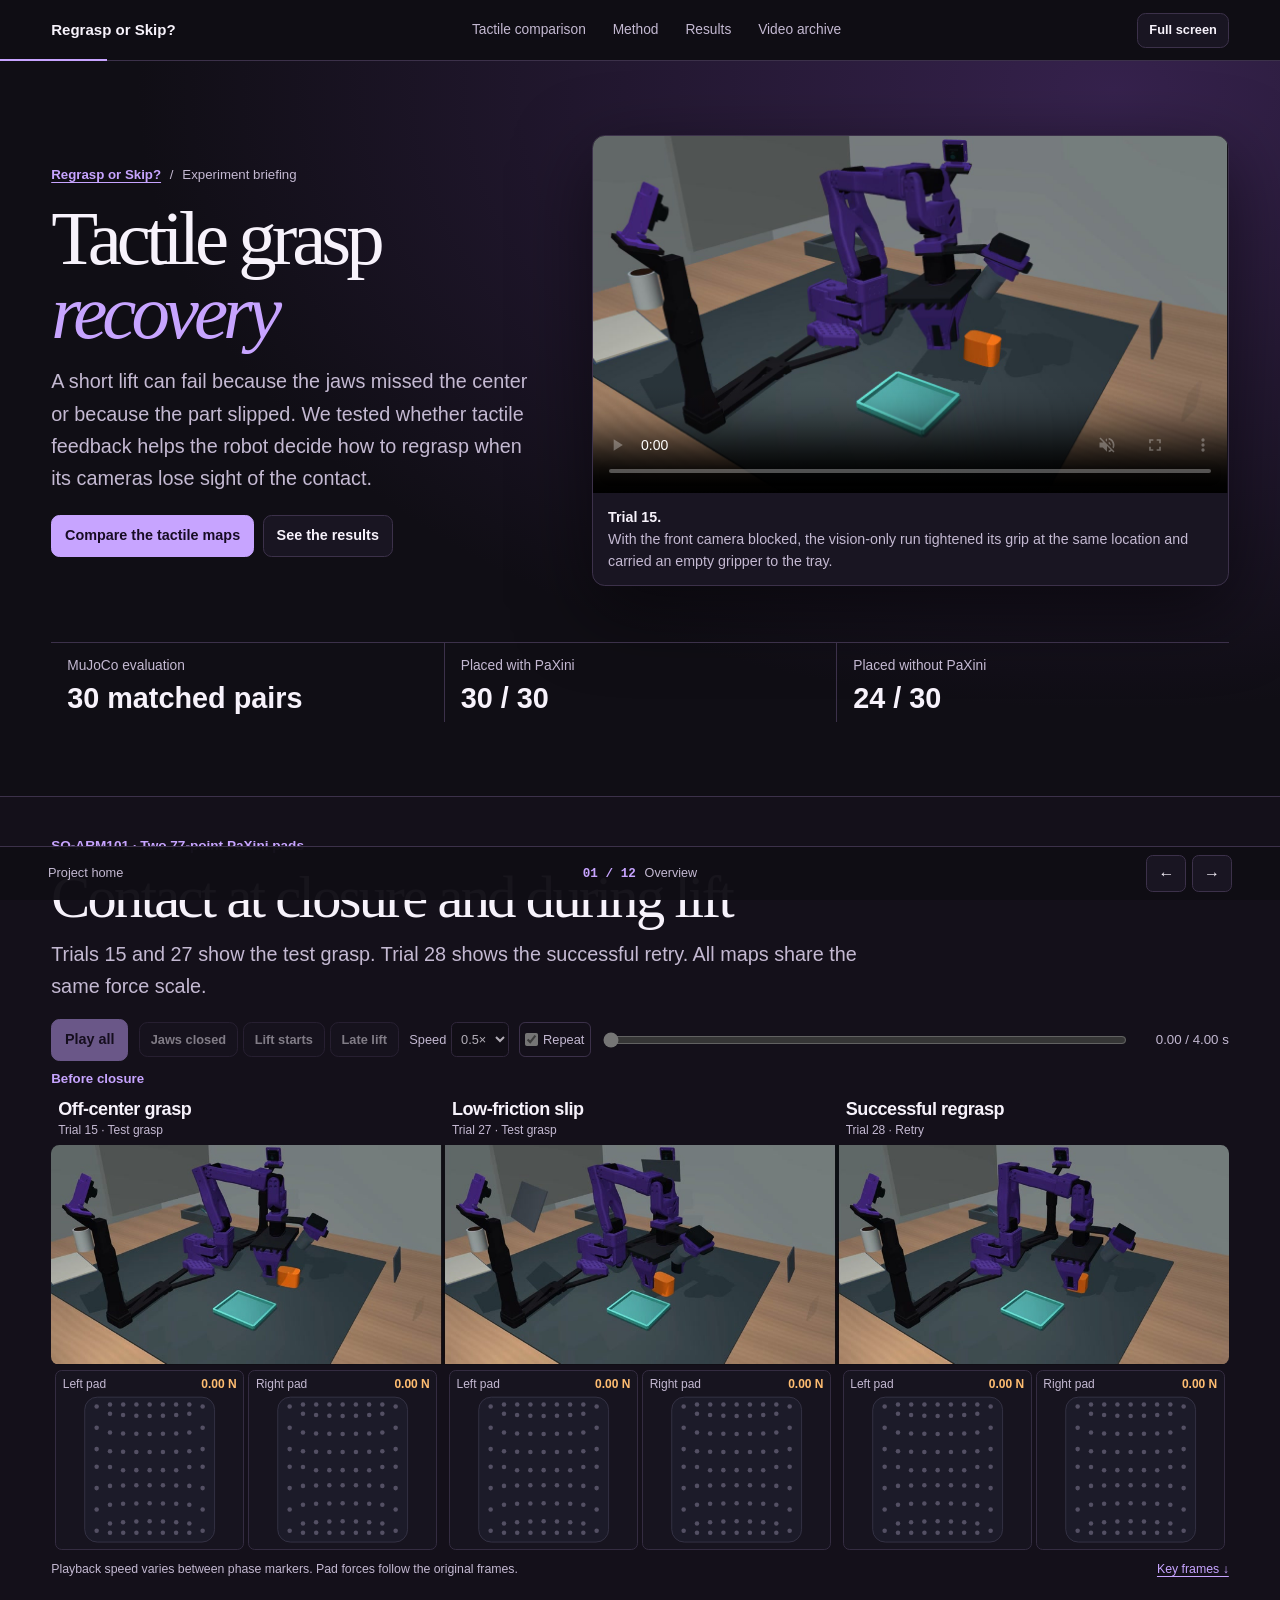
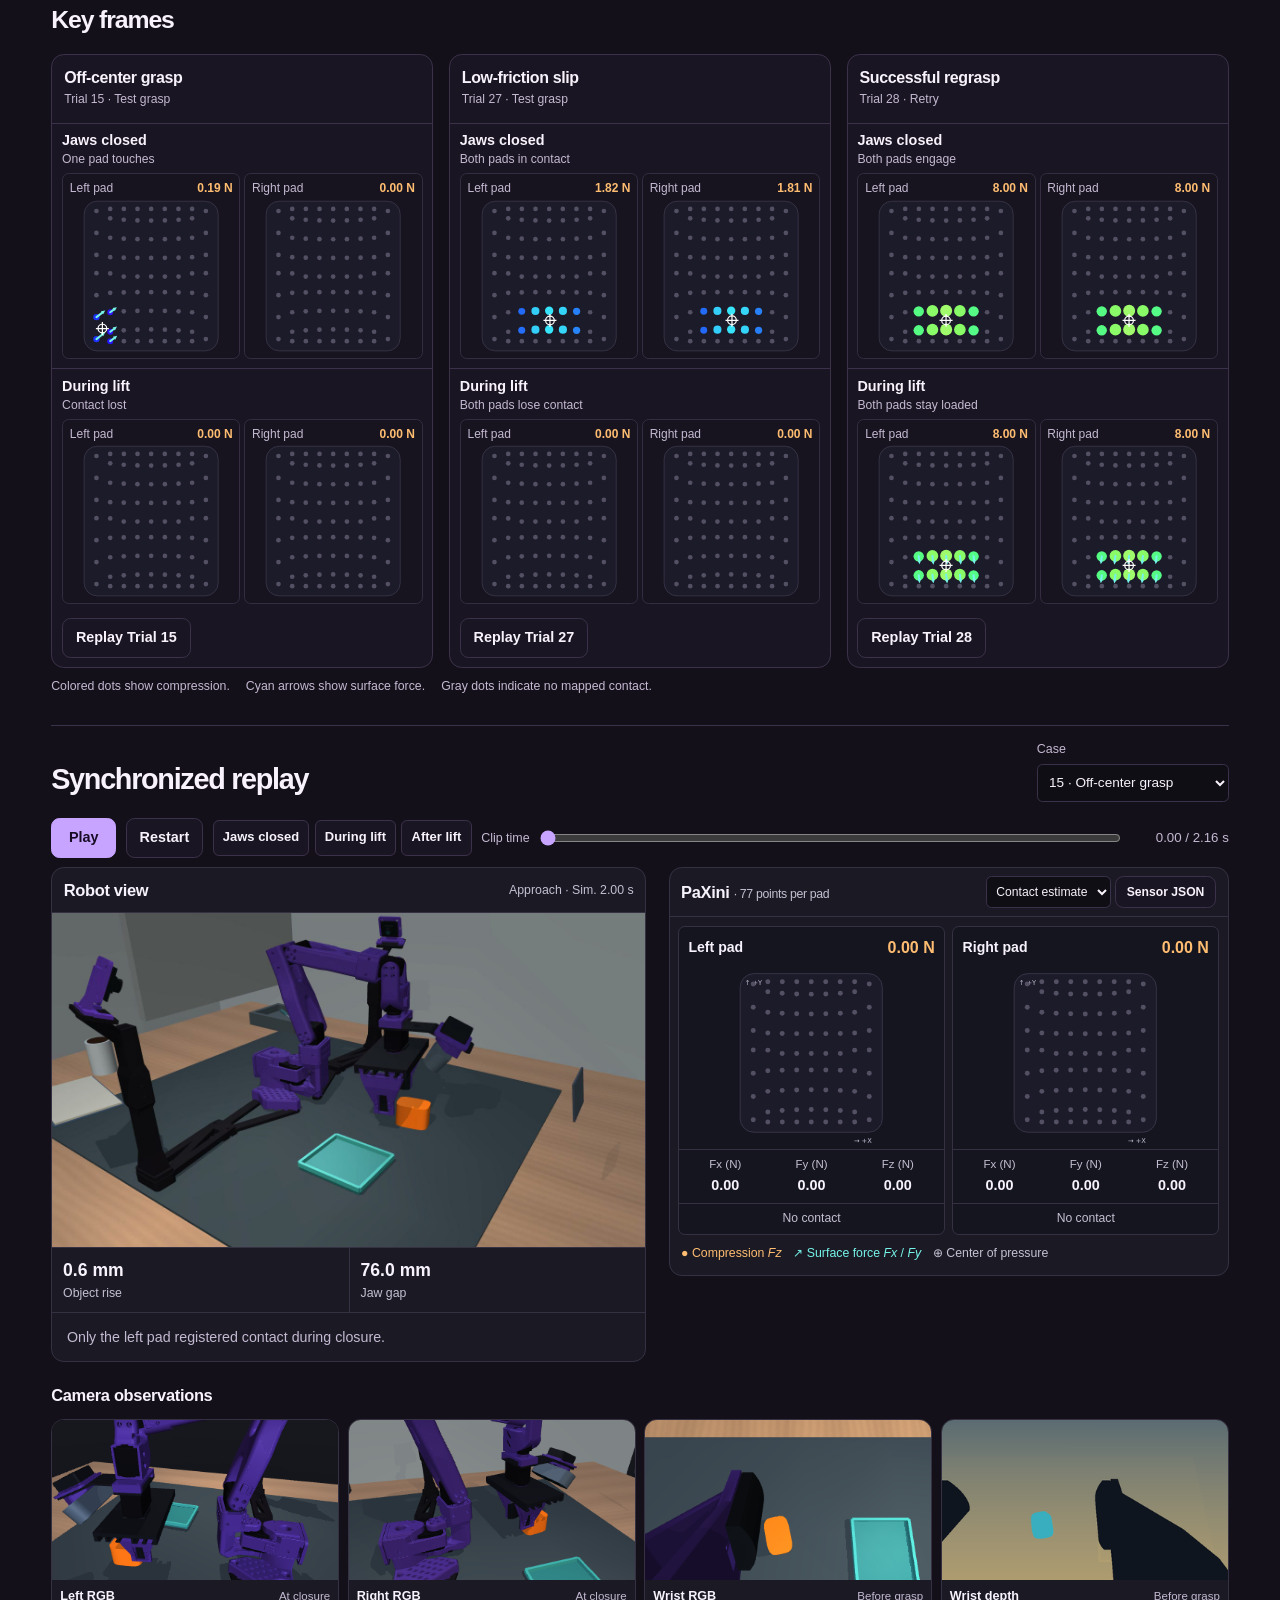
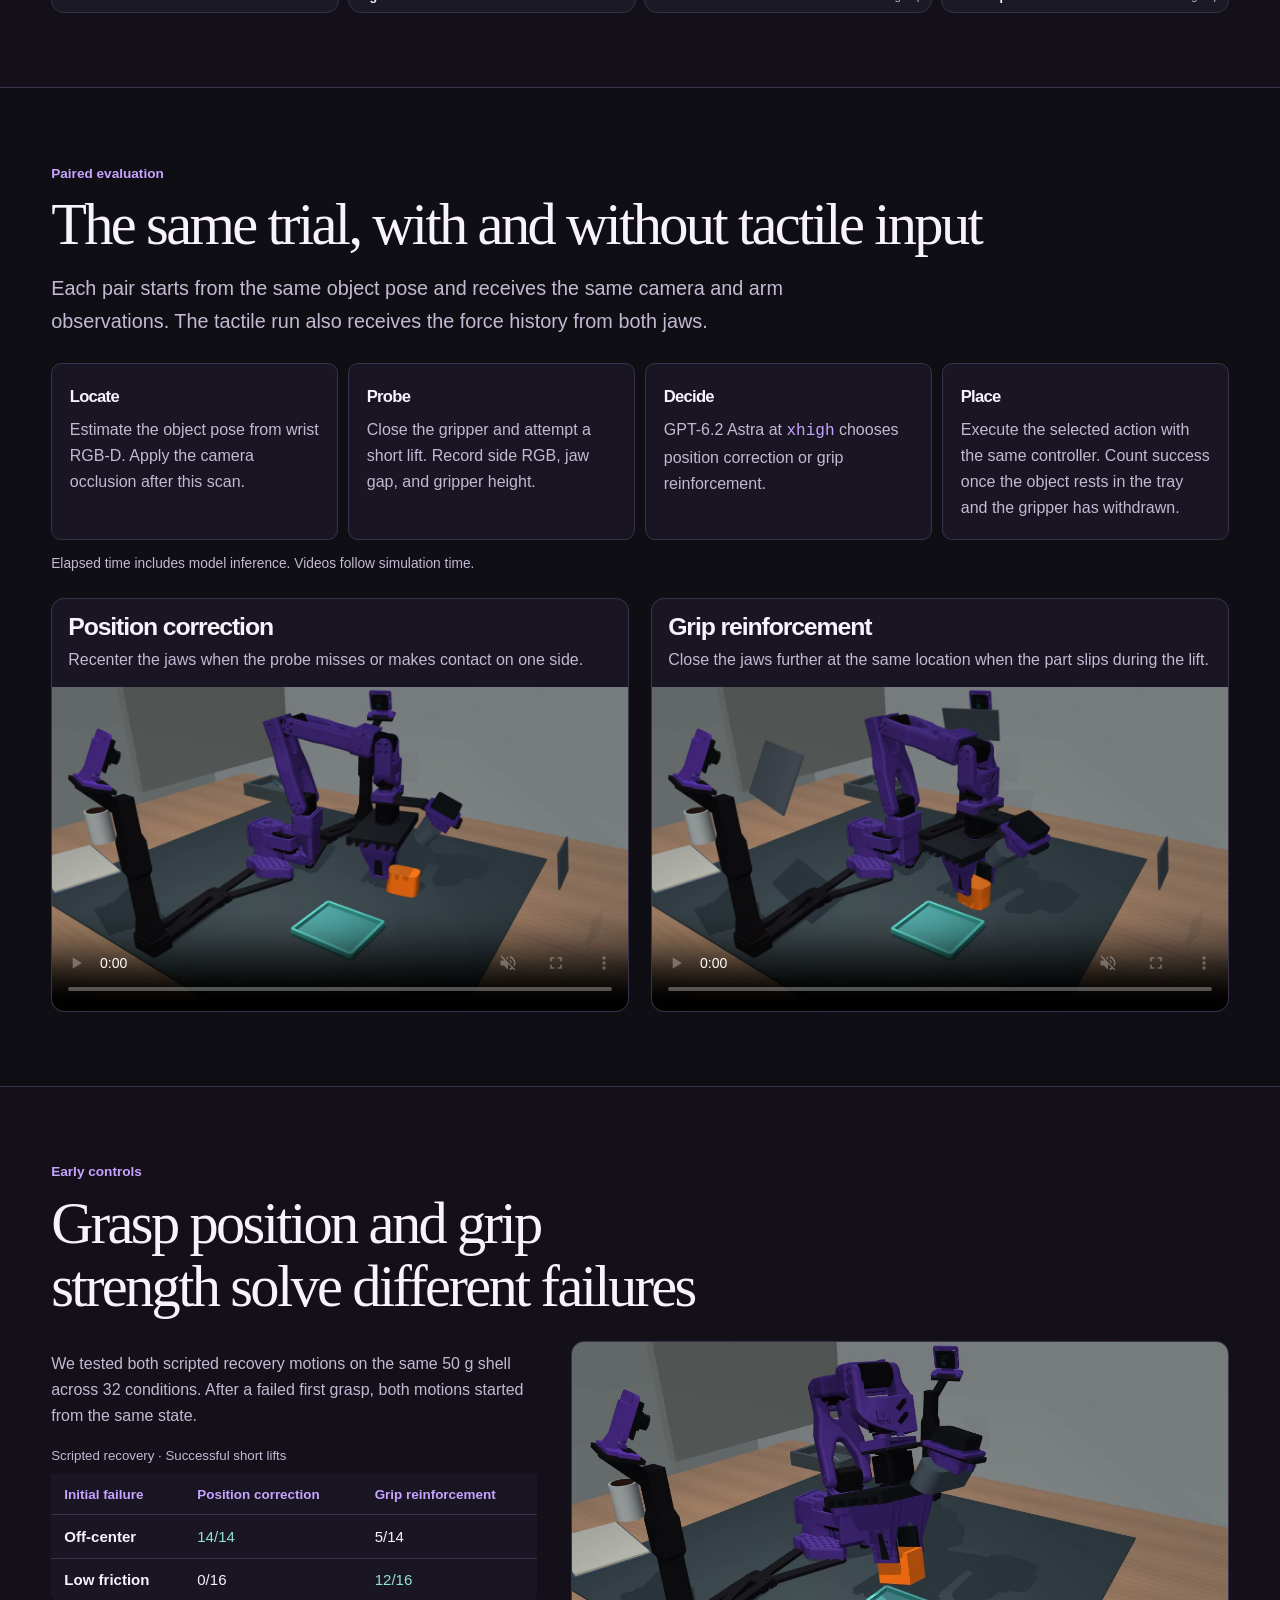
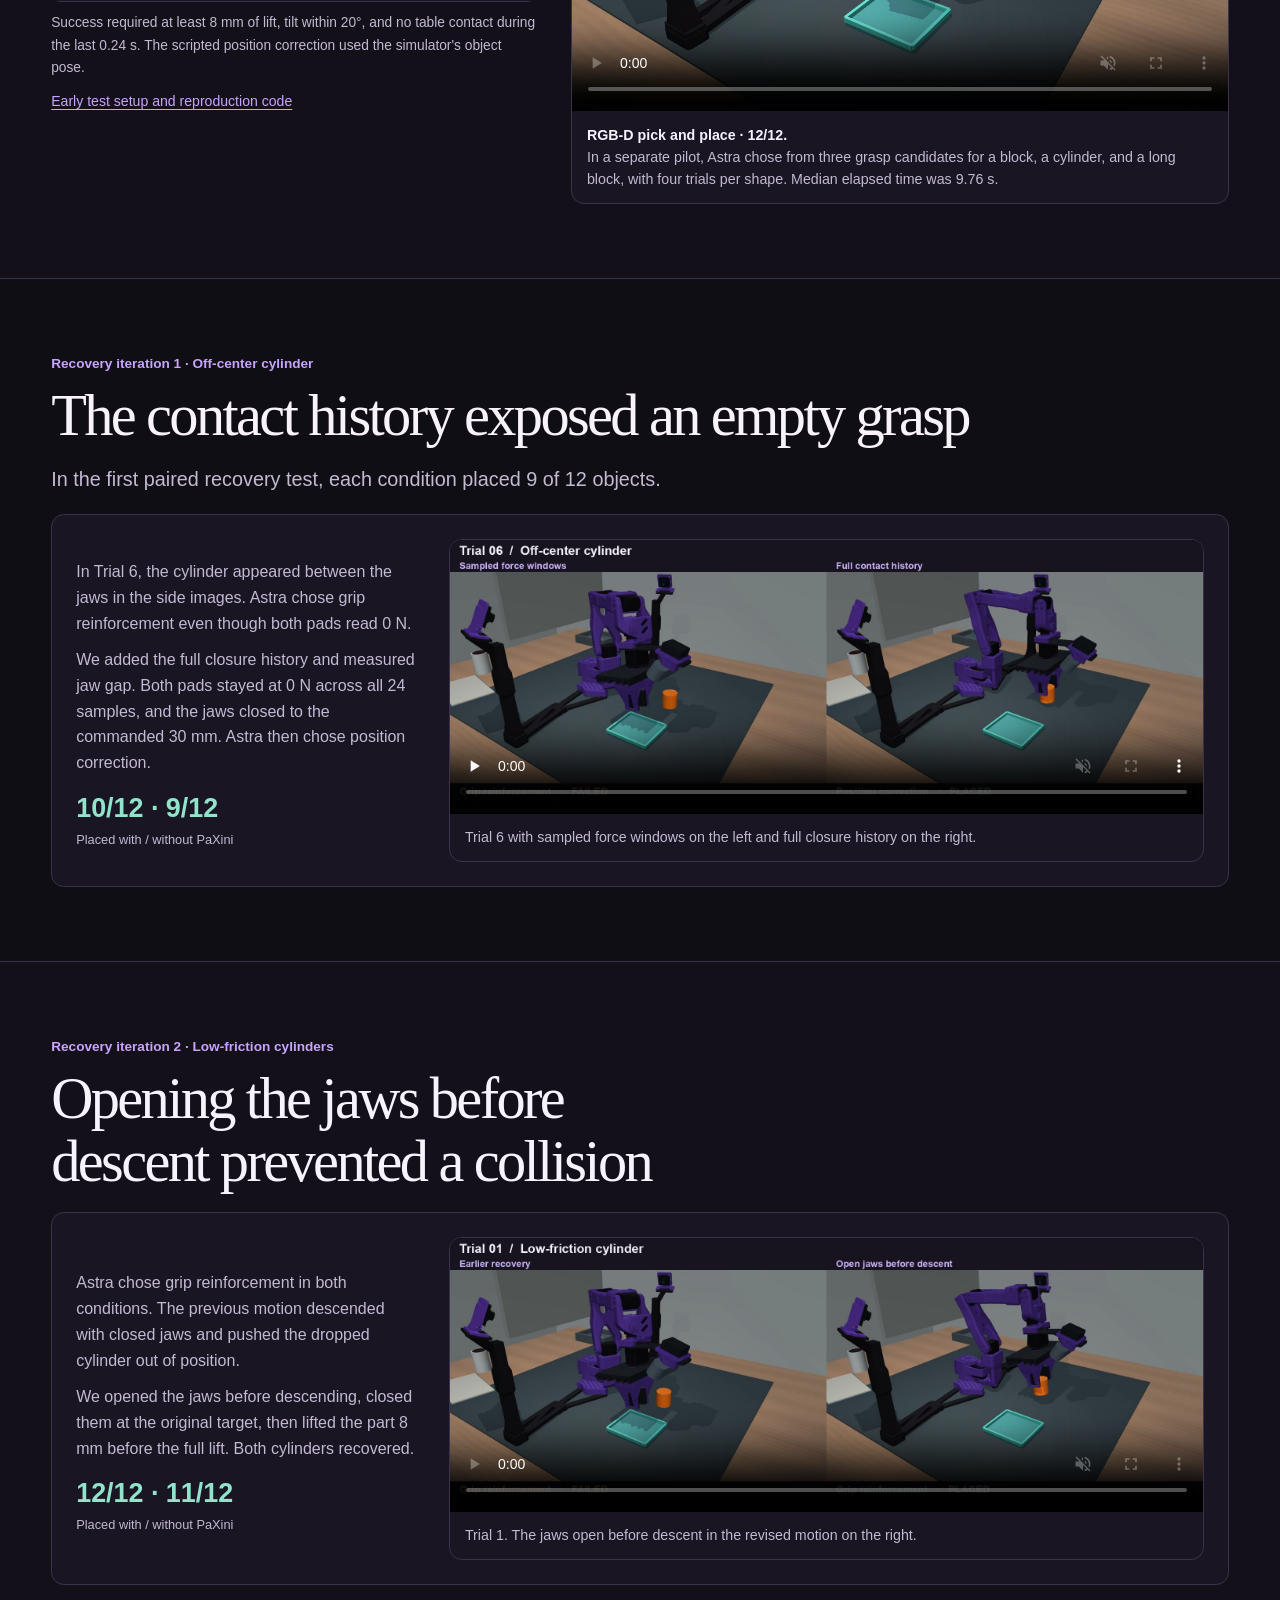
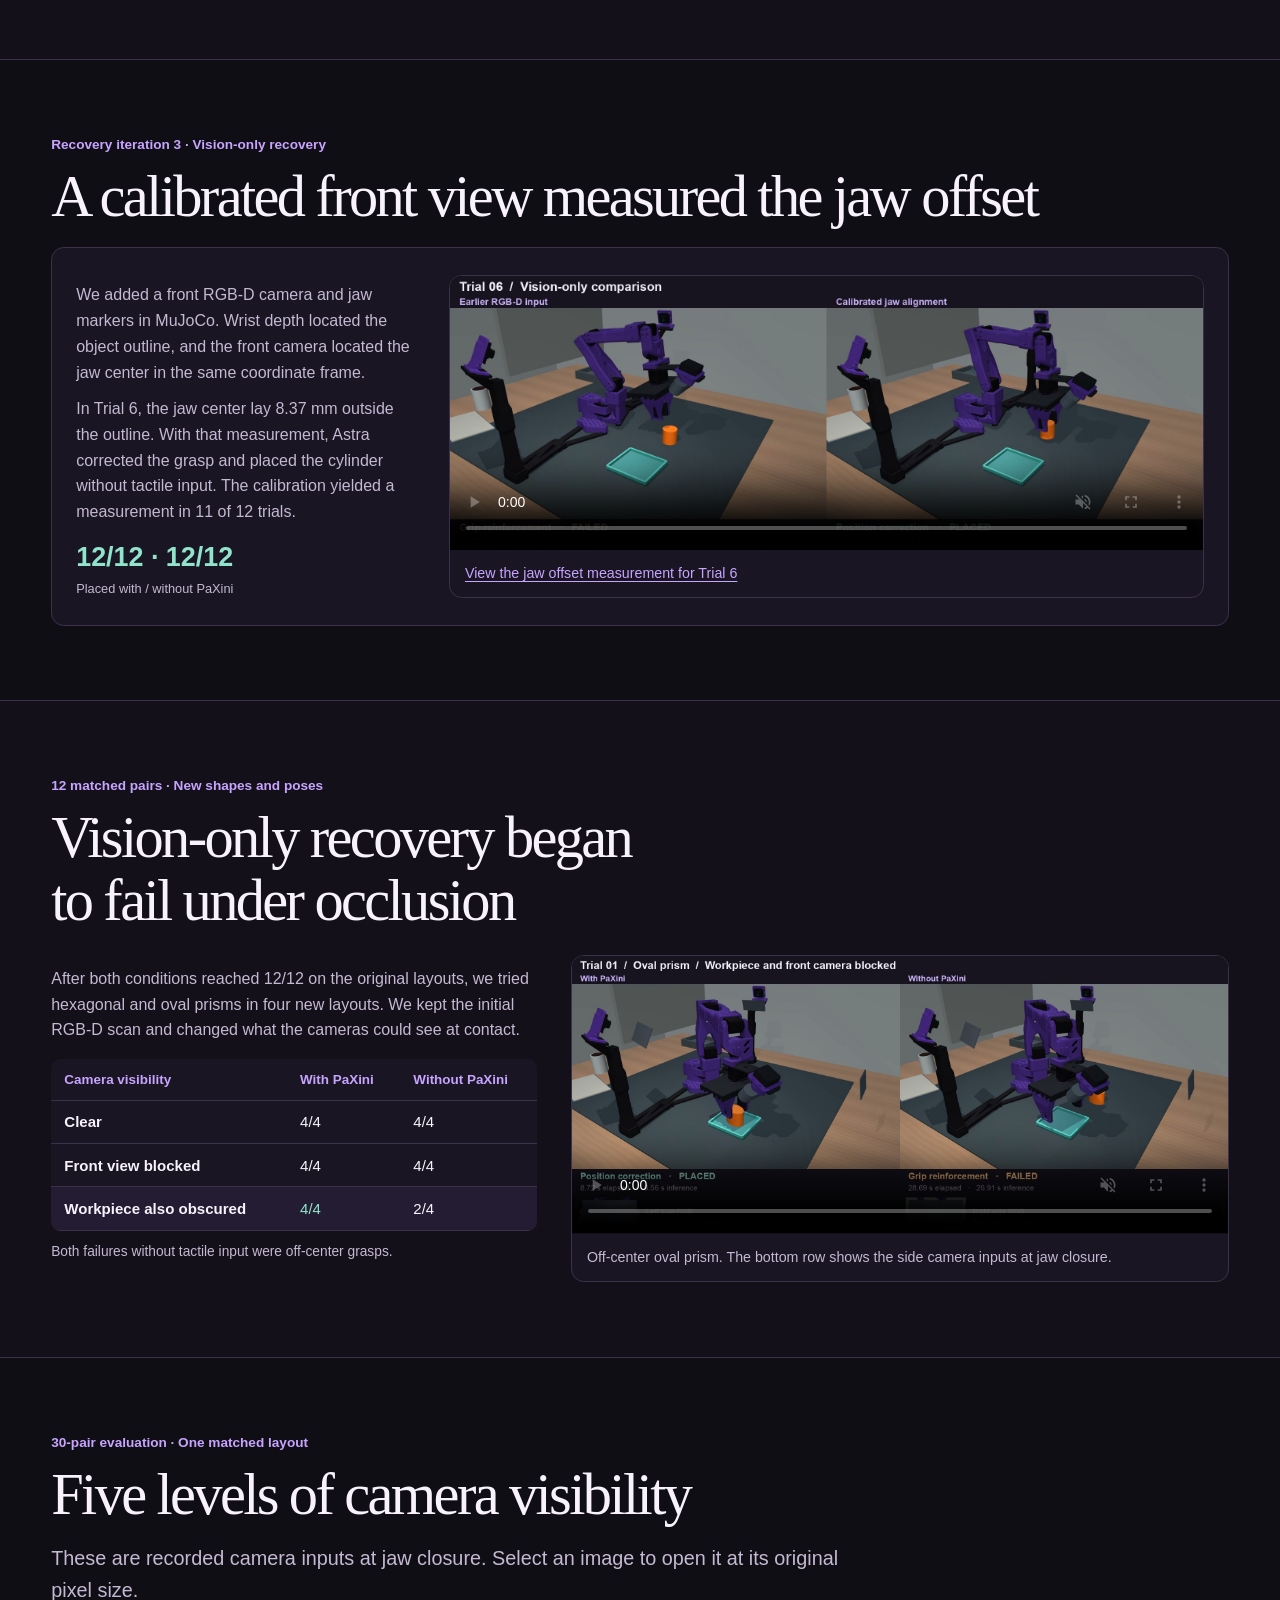
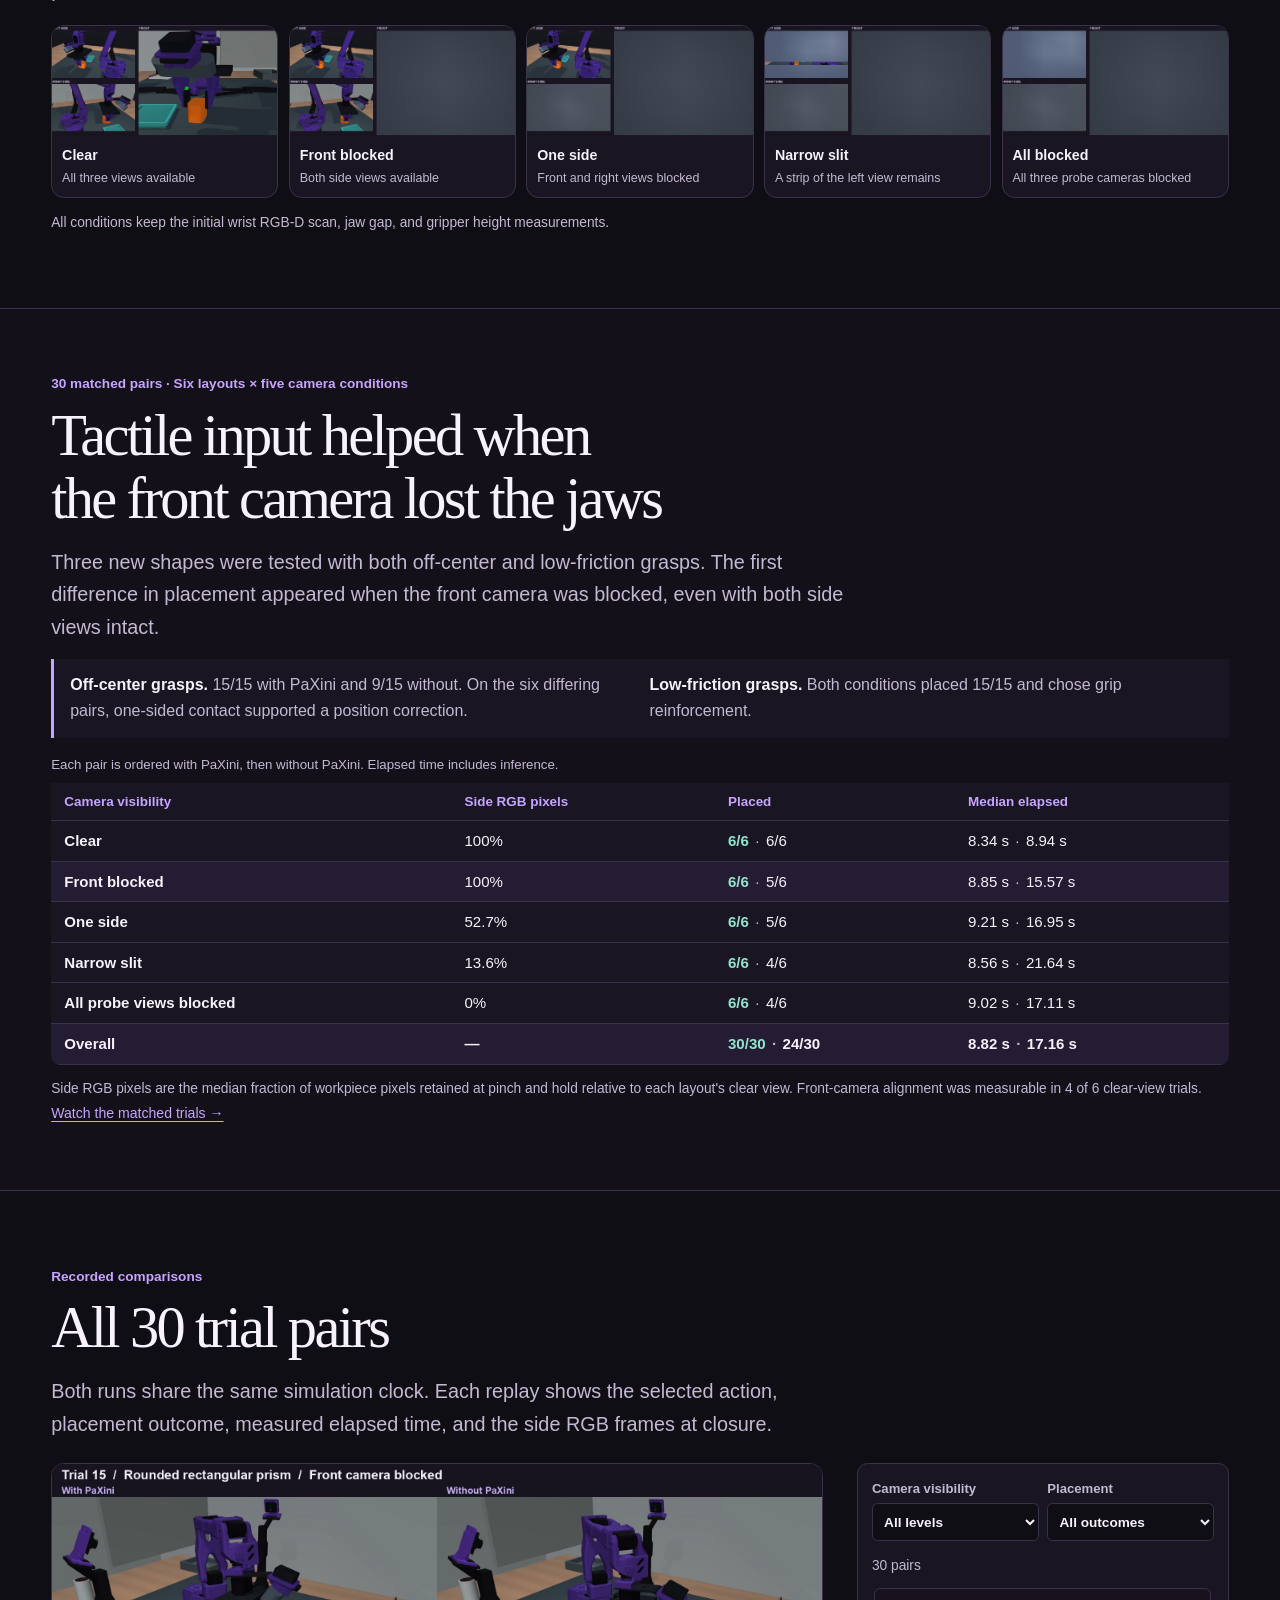
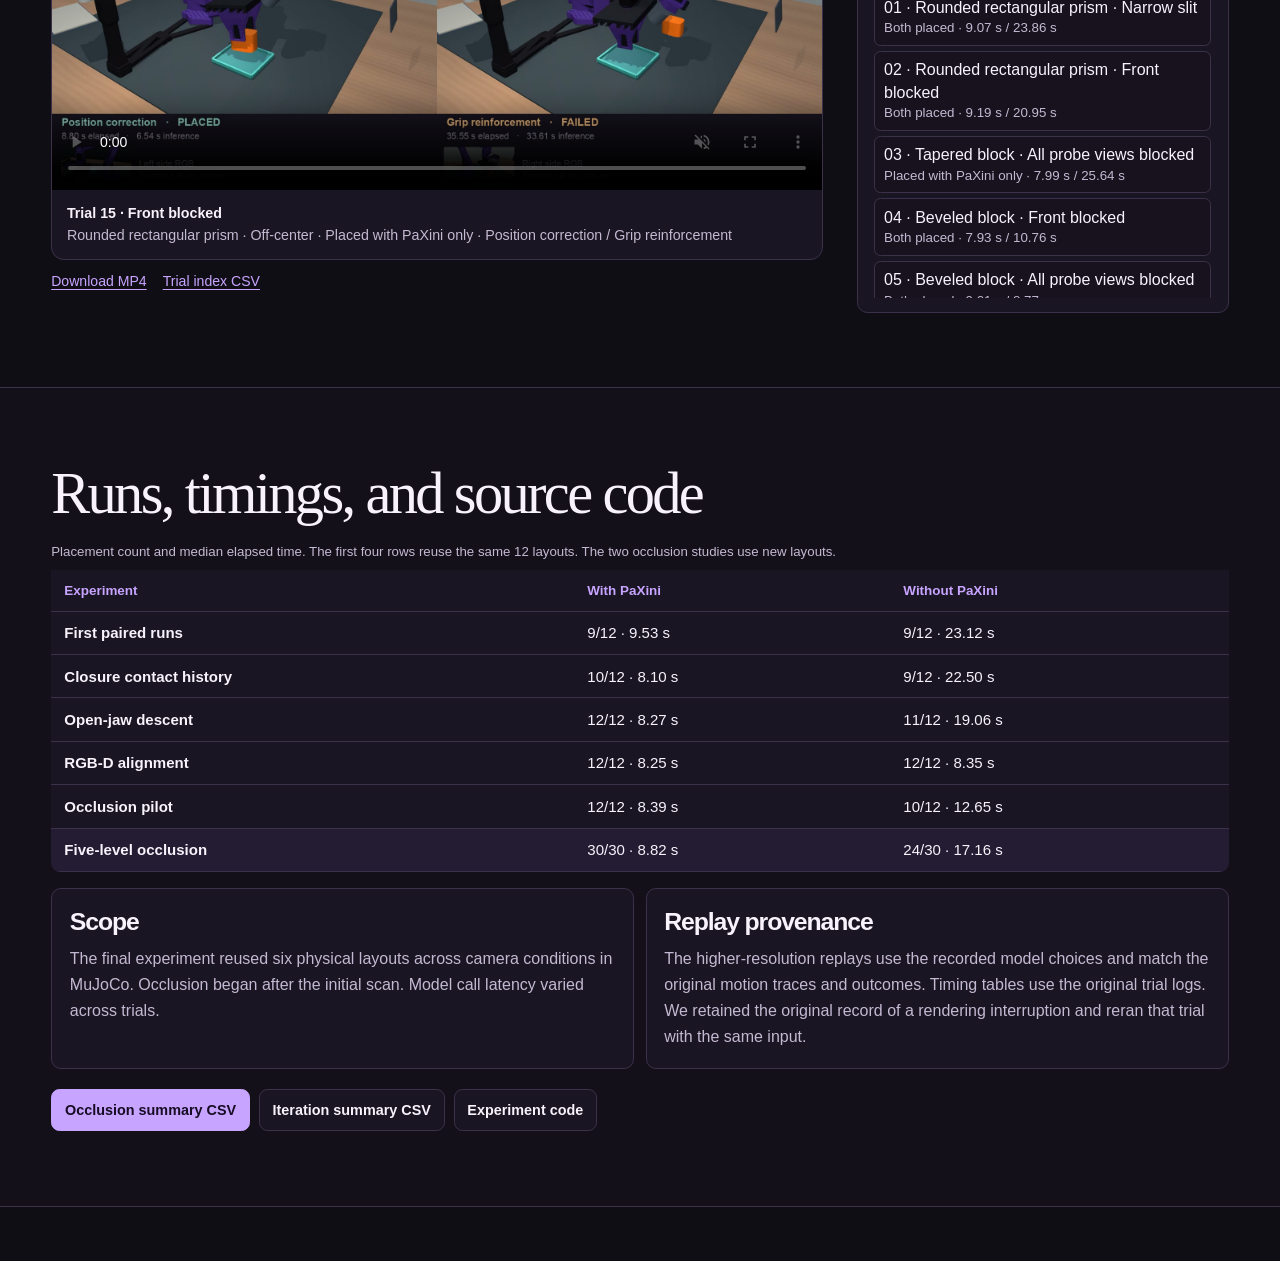
==== commit 5c583f2c: "Autoplay the tactile comparison at half speed on repeat" ====
--- a/briefing/index.html
+++ b/briefing/index.html
@@ -11,7 +11,7 @@
   <title>Tactile Grasp Recovery · Regrasp or Skip?</title>
   <link rel="stylesheet" href="brief.css?v=slow">
   <script src="brief.js?v=sync" defer></script>
-  <script src="touch.js?v=slow" defer></script>
+  <script src="touch.js?v=autoplay" defer></script>
 </head>
 <body>
 <a class="skip" href="#opening">Skip to content</a>
@@ -66,11 +66,11 @@
         <div class="compare-options">
           <label class="compare-speed">Speed
             <select id="compare-speed" aria-label="Playback speed" disabled>
-              <option value="1" selected>1×</option>
-              <option value="0.5">0.5×</option>
+              <option value="1">1×</option>
+              <option value="0.5" selected>0.5×</option>
             </select>
           </label>
-          <label class="compare-repeat"><input id="compare-repeat" type="checkbox" disabled>Repeat</label>
+          <label class="compare-repeat"><input id="compare-repeat" type="checkbox" checked disabled>Repeat</label>
         </div>
         <div class="clip-clock compare-clock">
           <label class="visually-hidden" for="compare-seek">Comparison timeline</label>
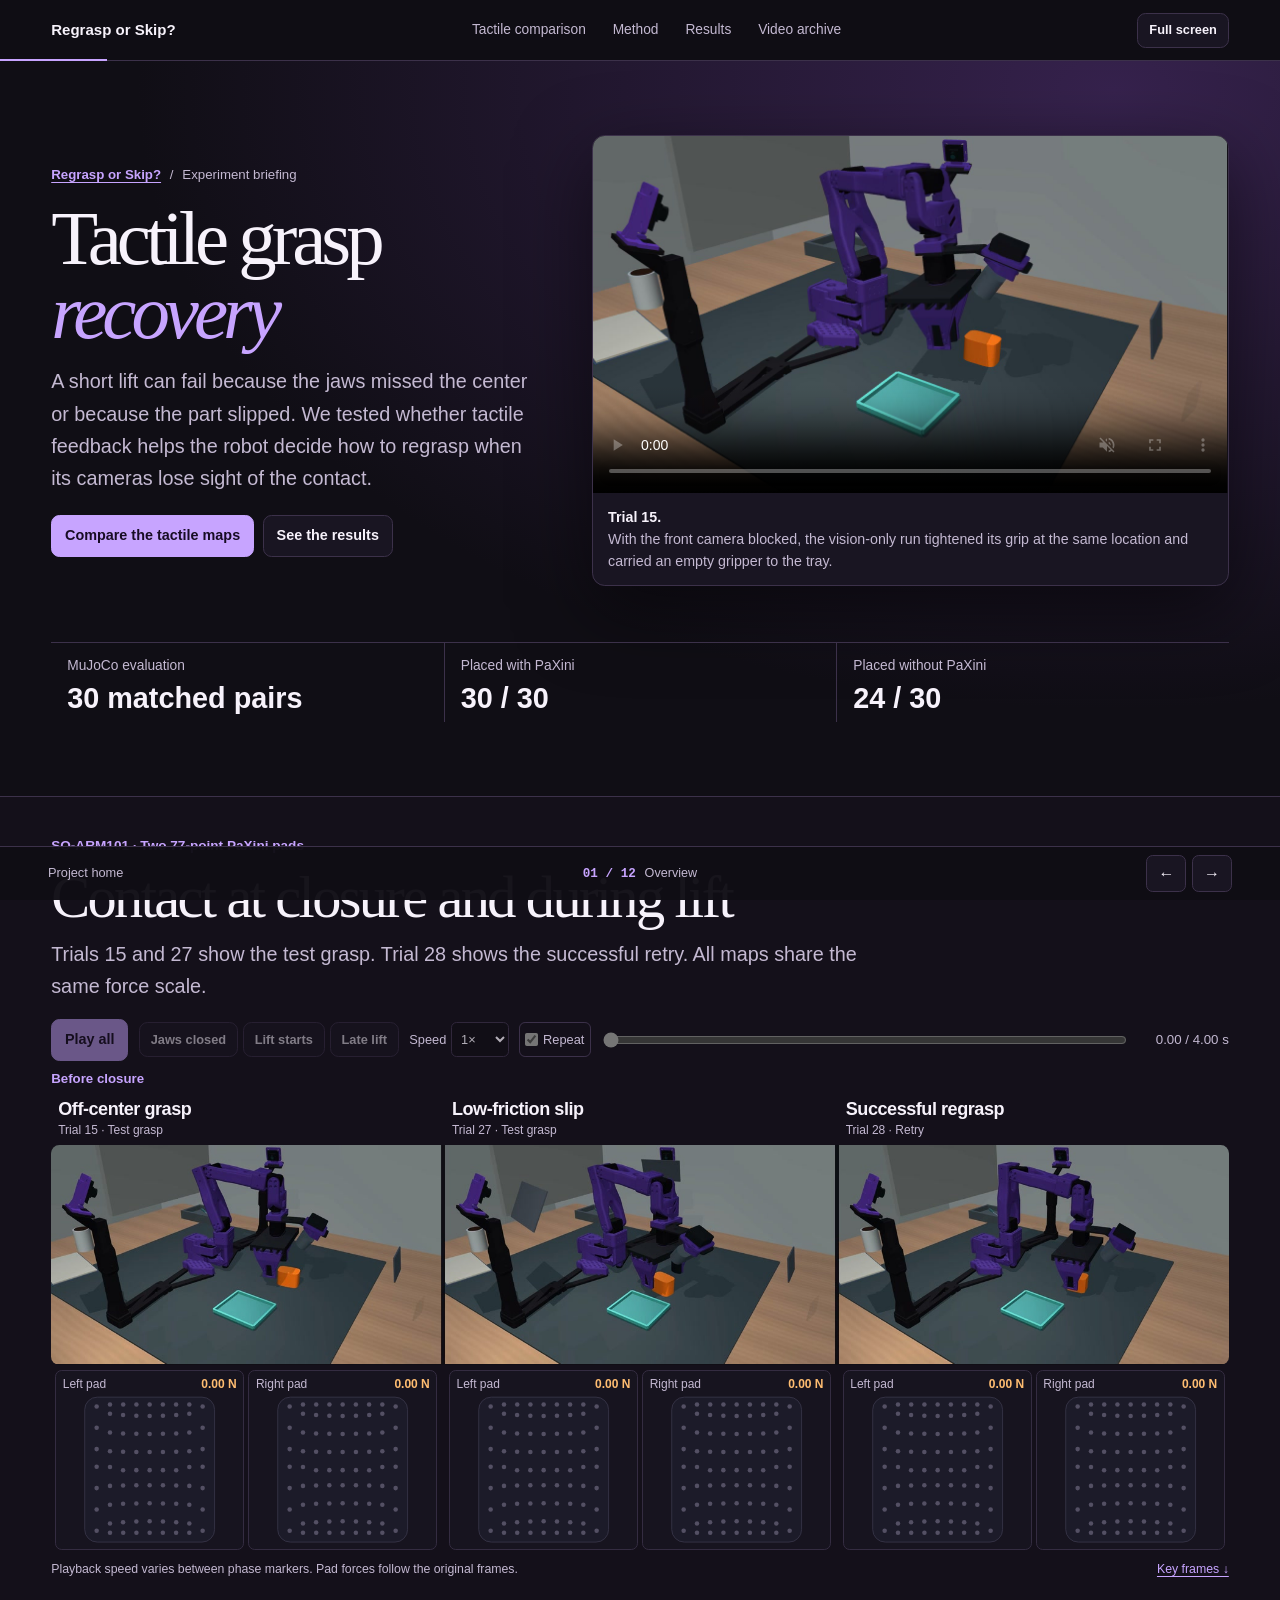
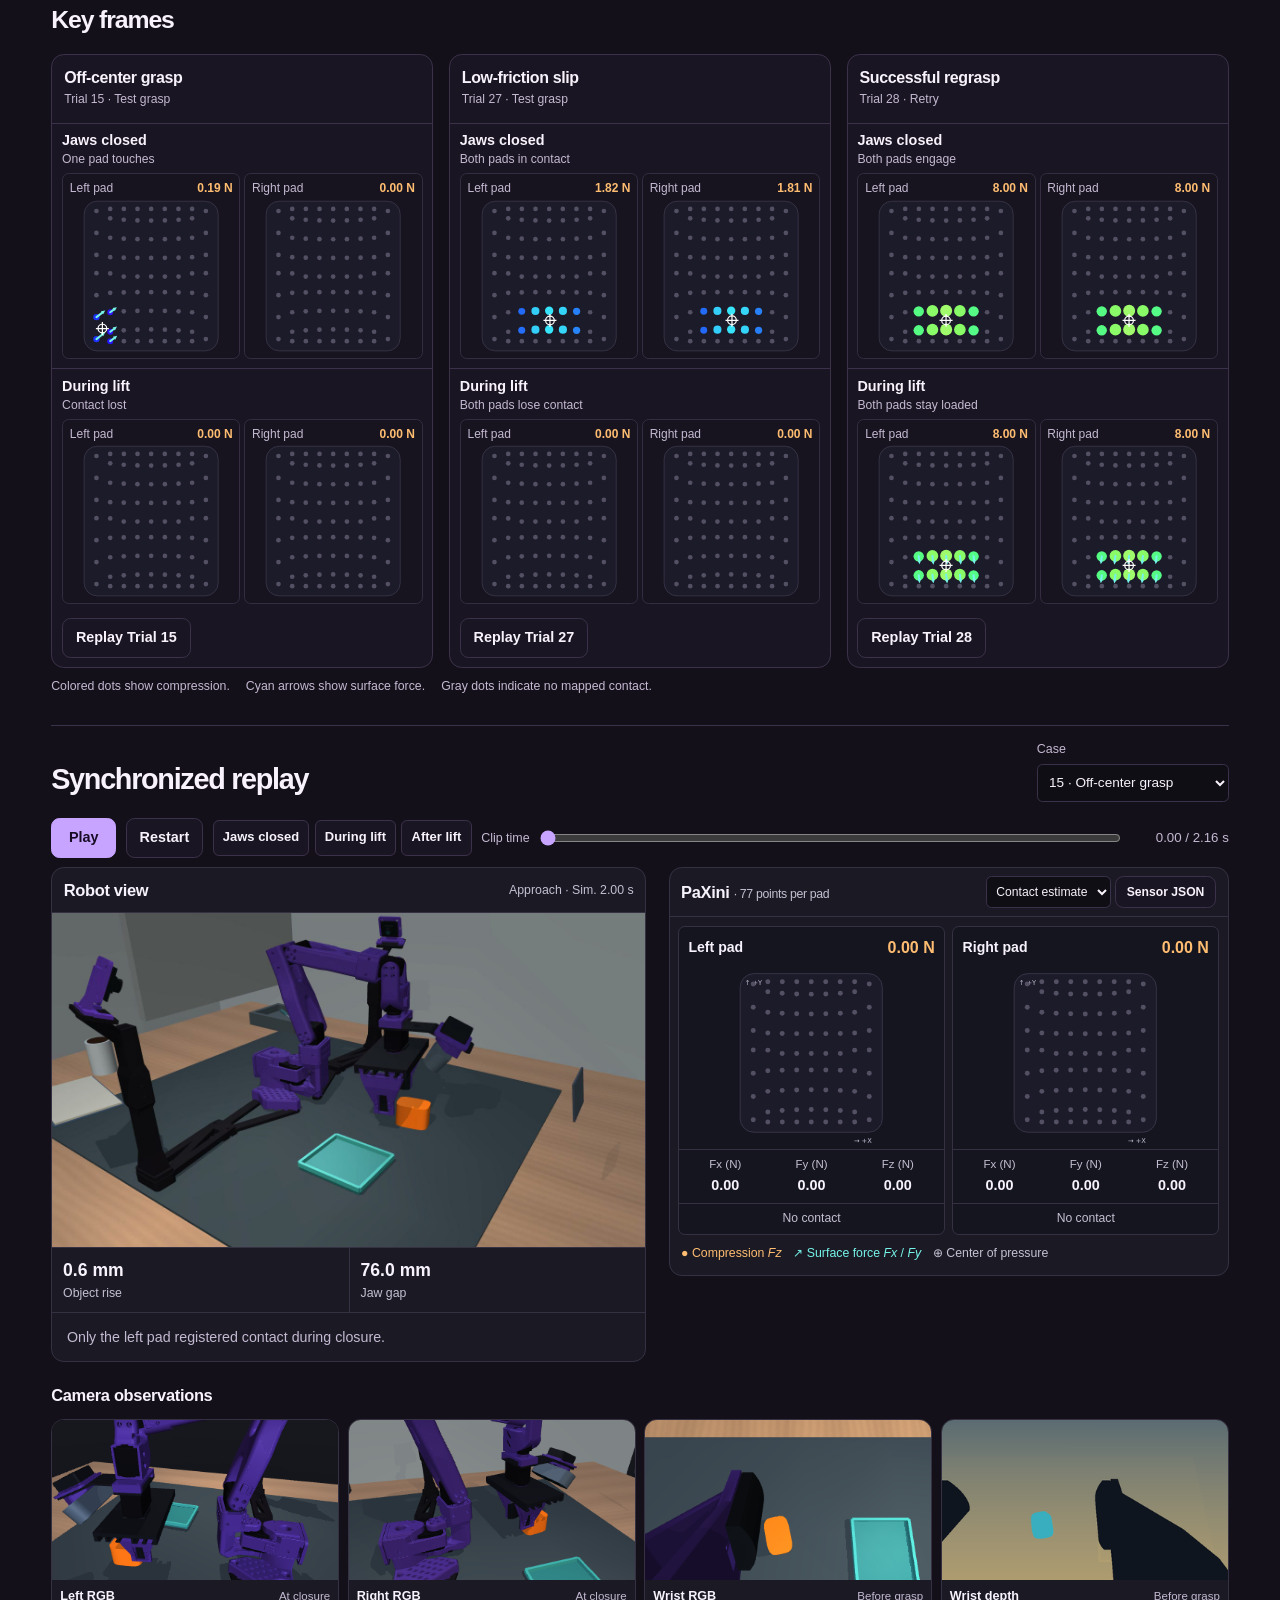
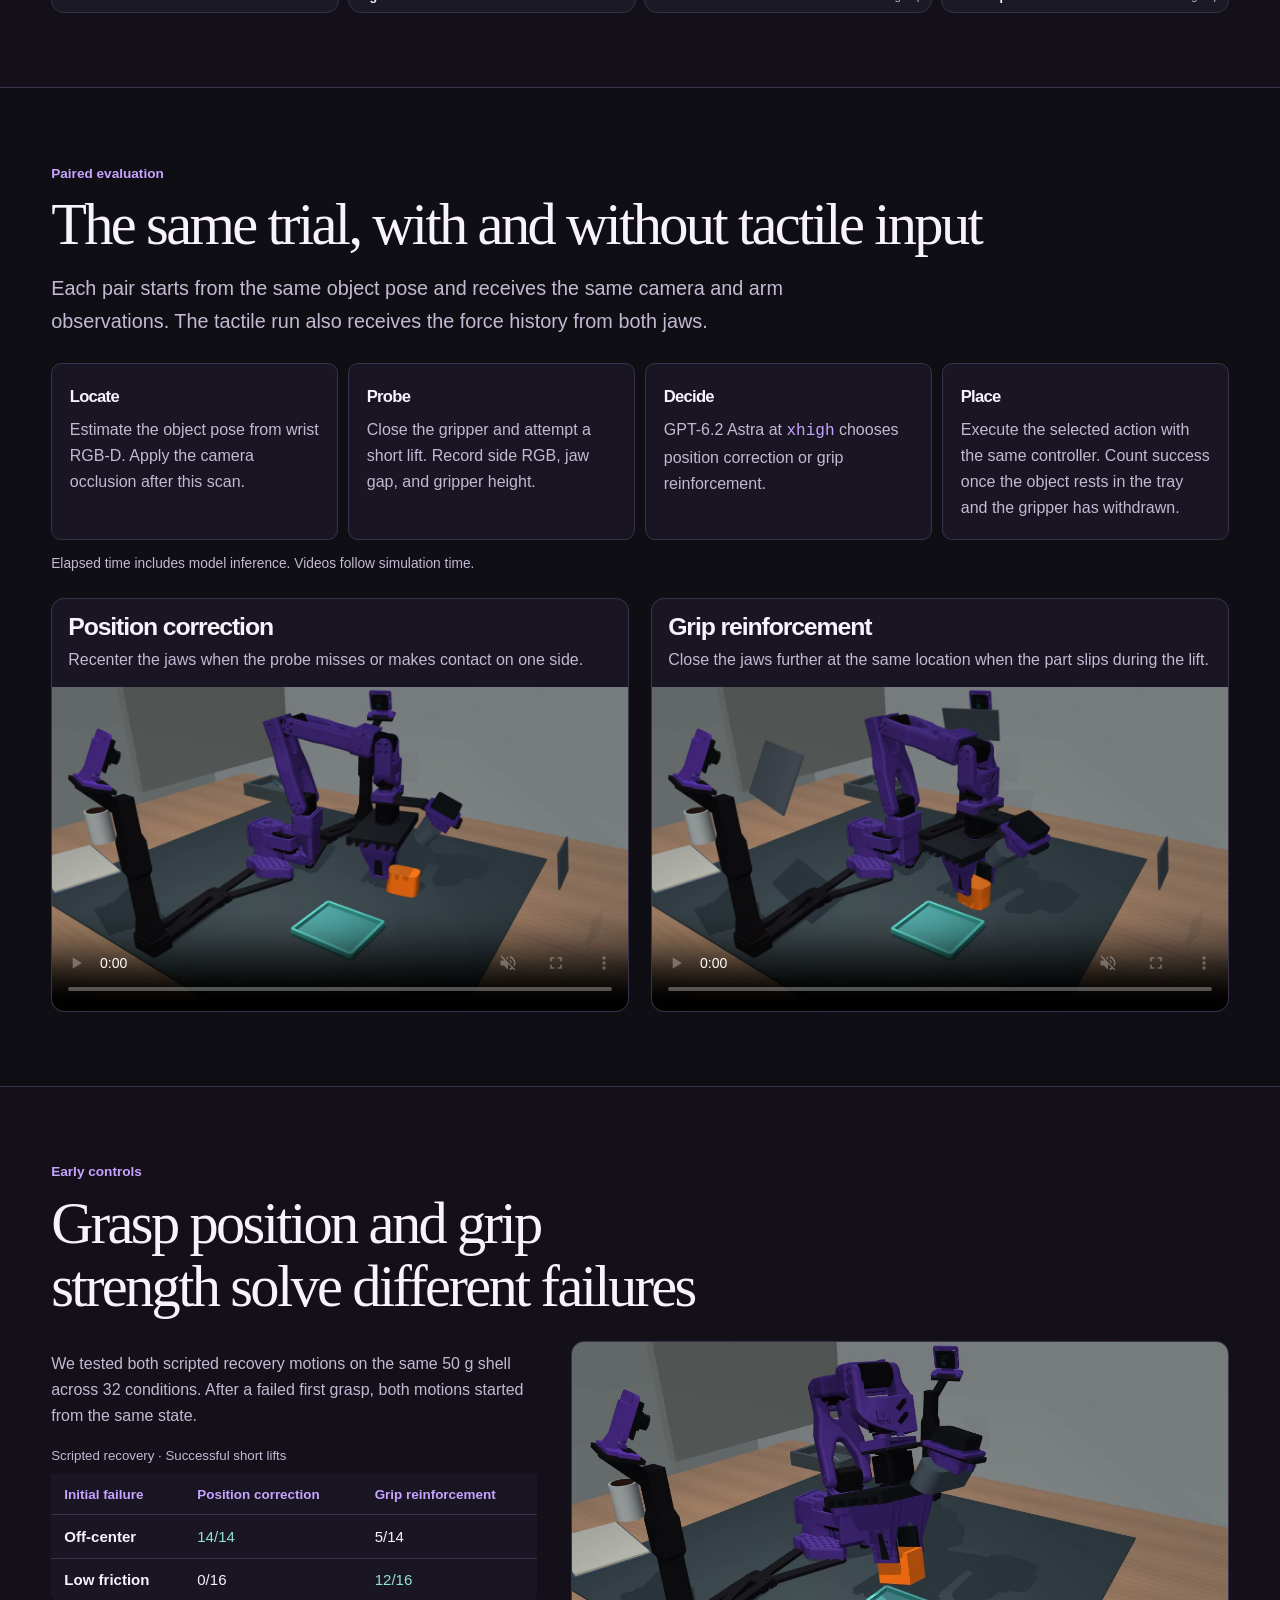
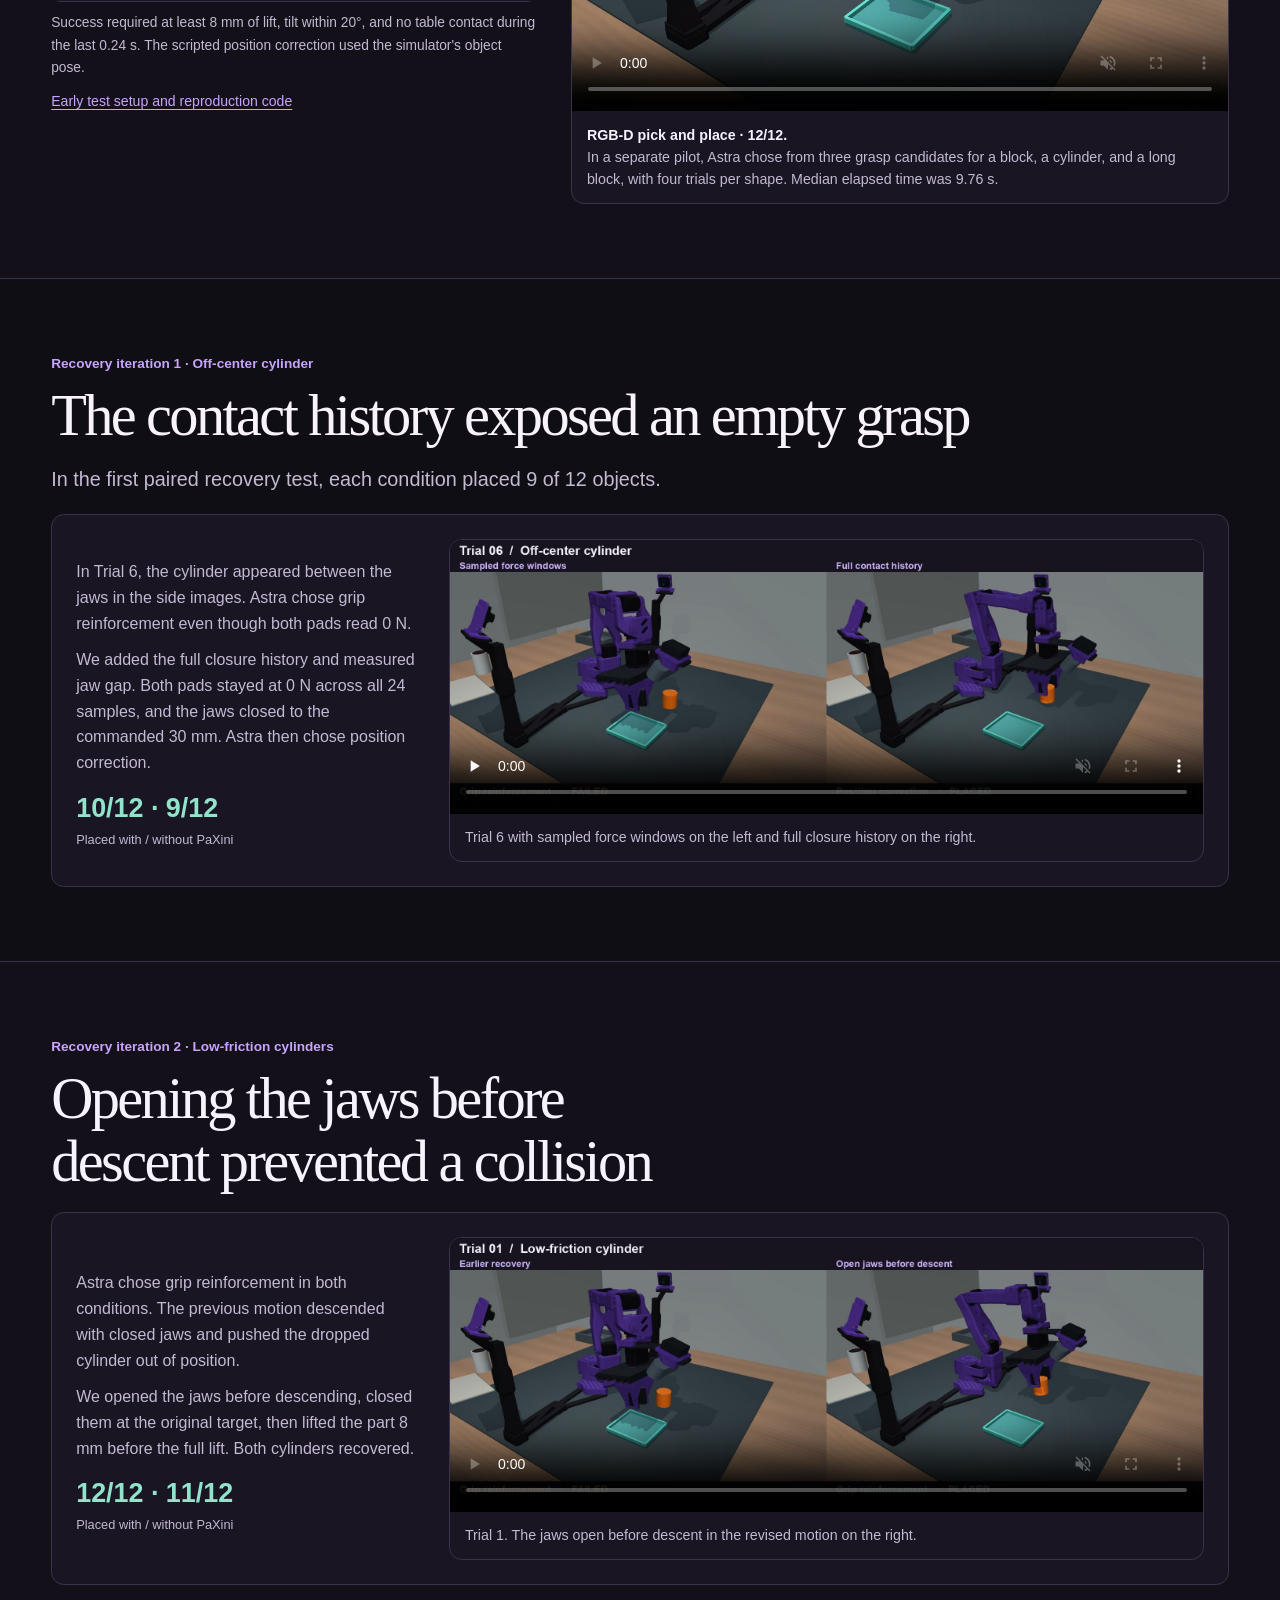
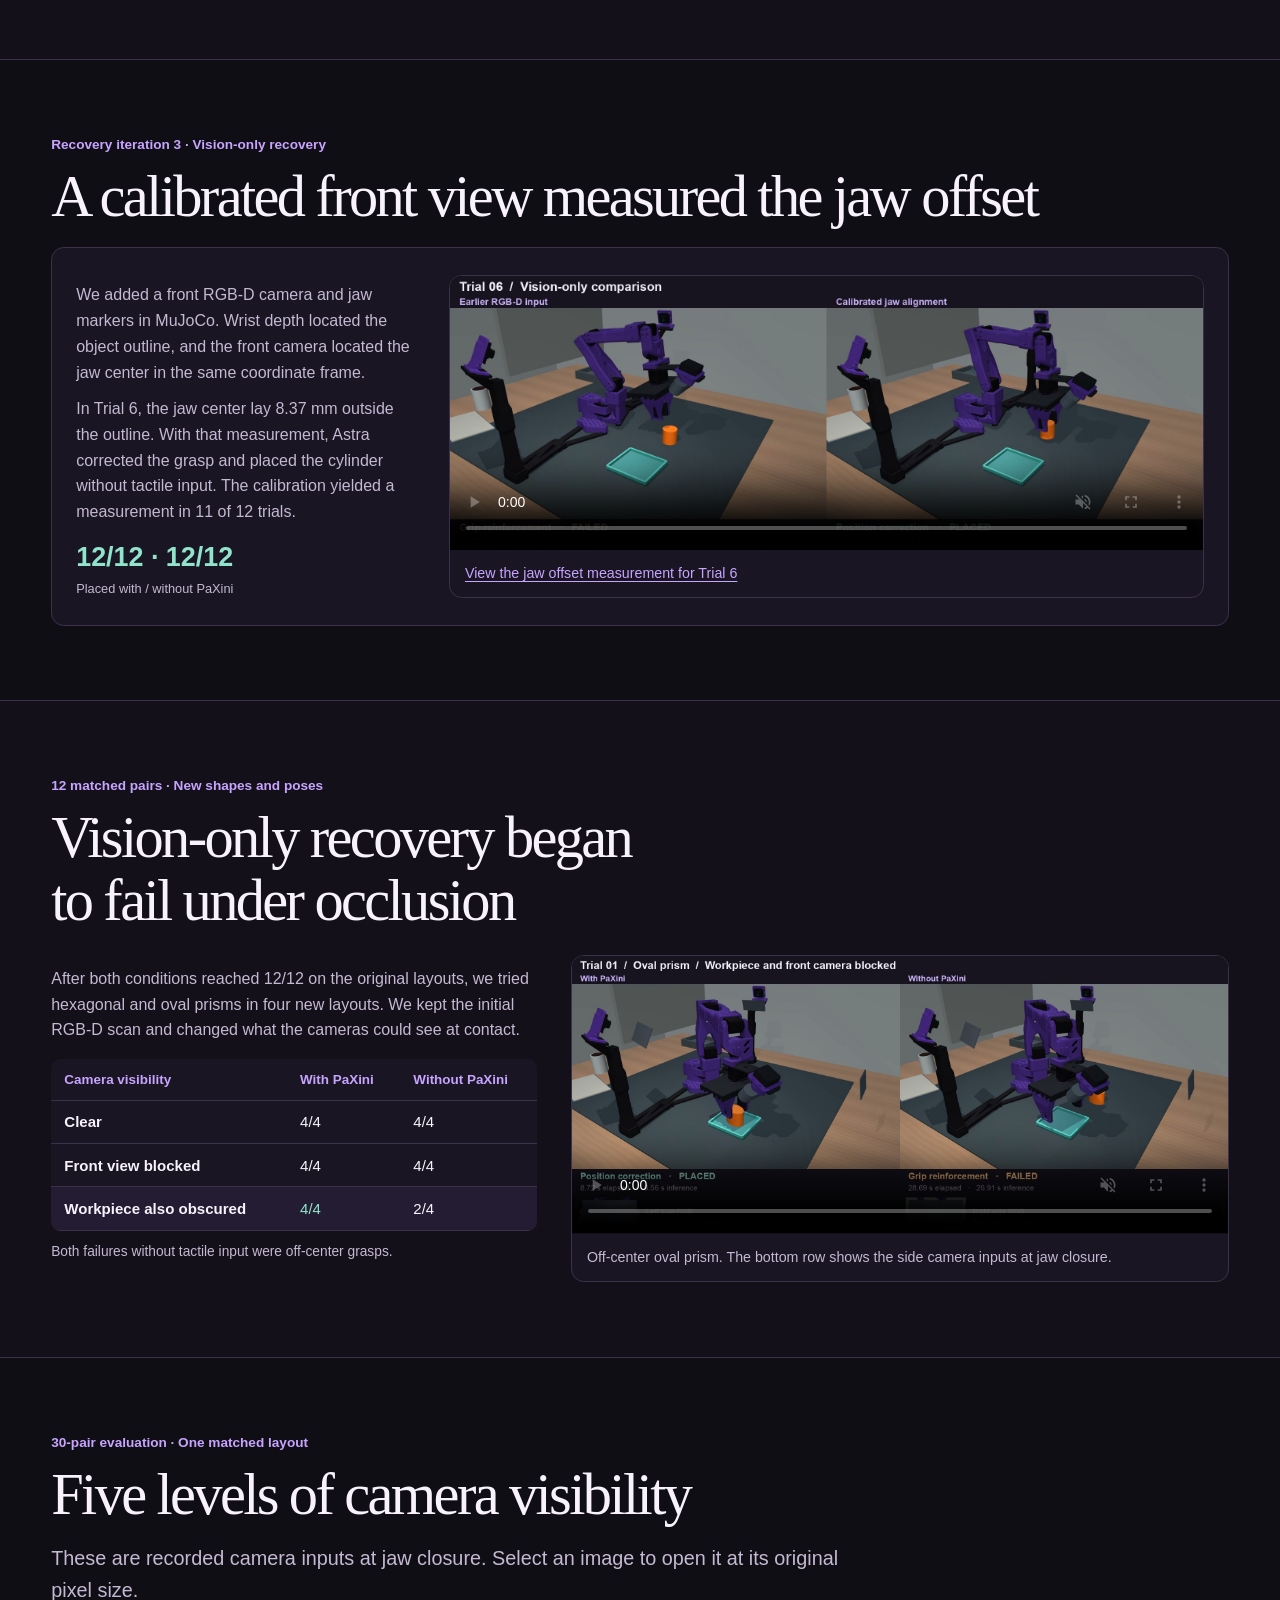
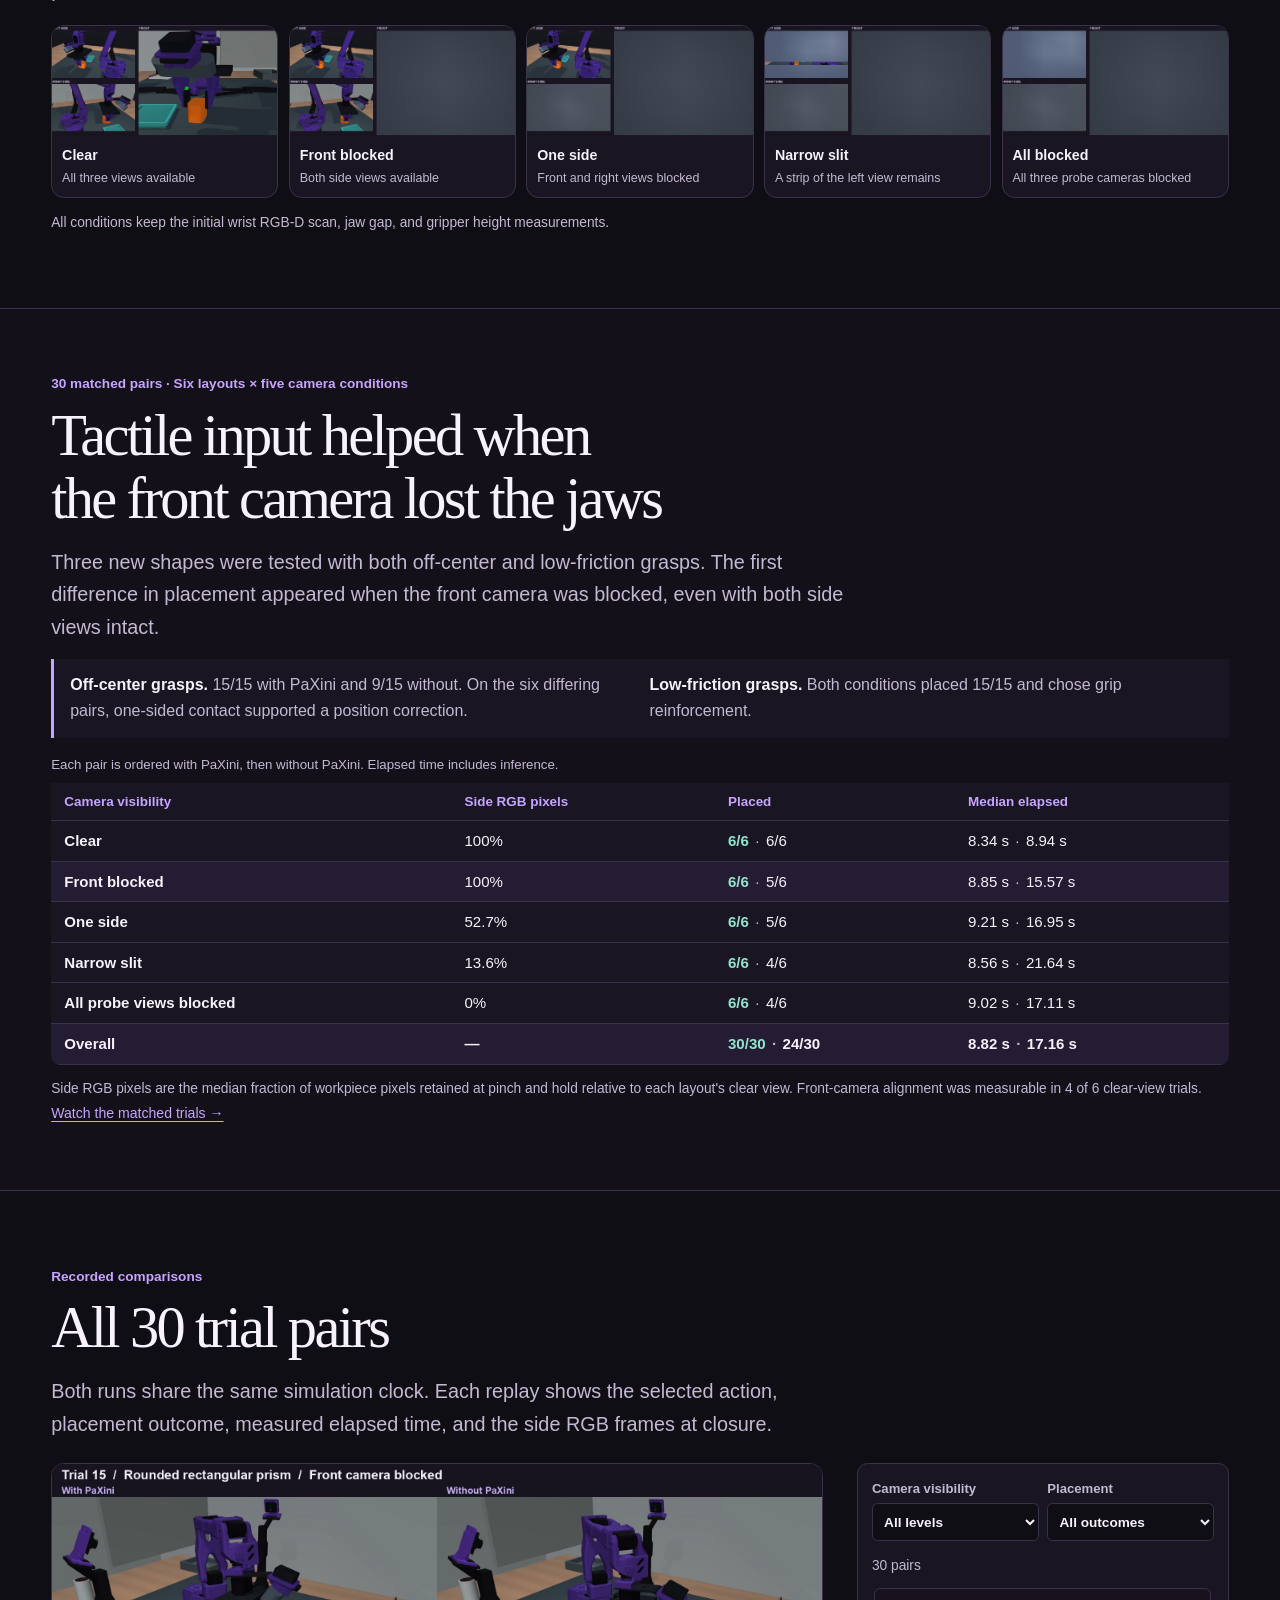
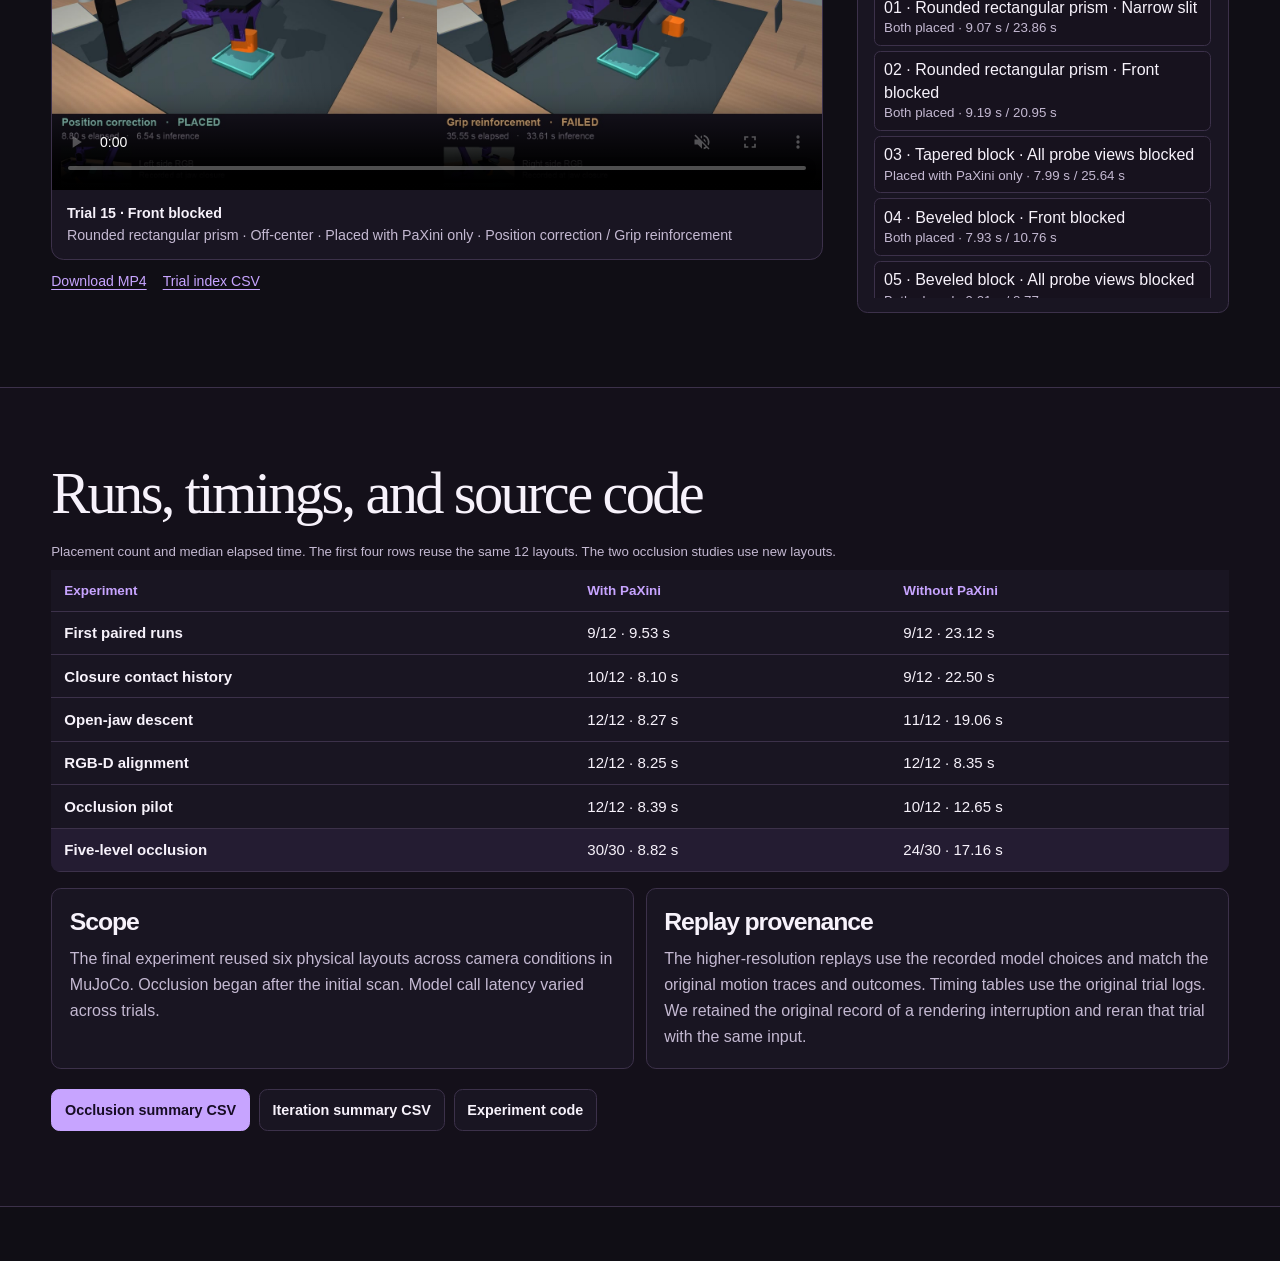
==== commit 64f53188: "Restore normal speed for the tactile comparison" ====
--- a/briefing/index.html
+++ b/briefing/index.html
@@ -66,8 +66,8 @@
         <div class="compare-options">
           <label class="compare-speed">Speed
             <select id="compare-speed" aria-label="Playback speed" disabled>
-              <option value="1">1×</option>
-              <option value="0.5" selected>0.5×</option>
+              <option value="1" selected>1×</option>
+              <option value="0.5">0.5×</option>
             </select>
           </label>
           <label class="compare-repeat"><input id="compare-repeat" type="checkbox" checked disabled>Repeat</label>
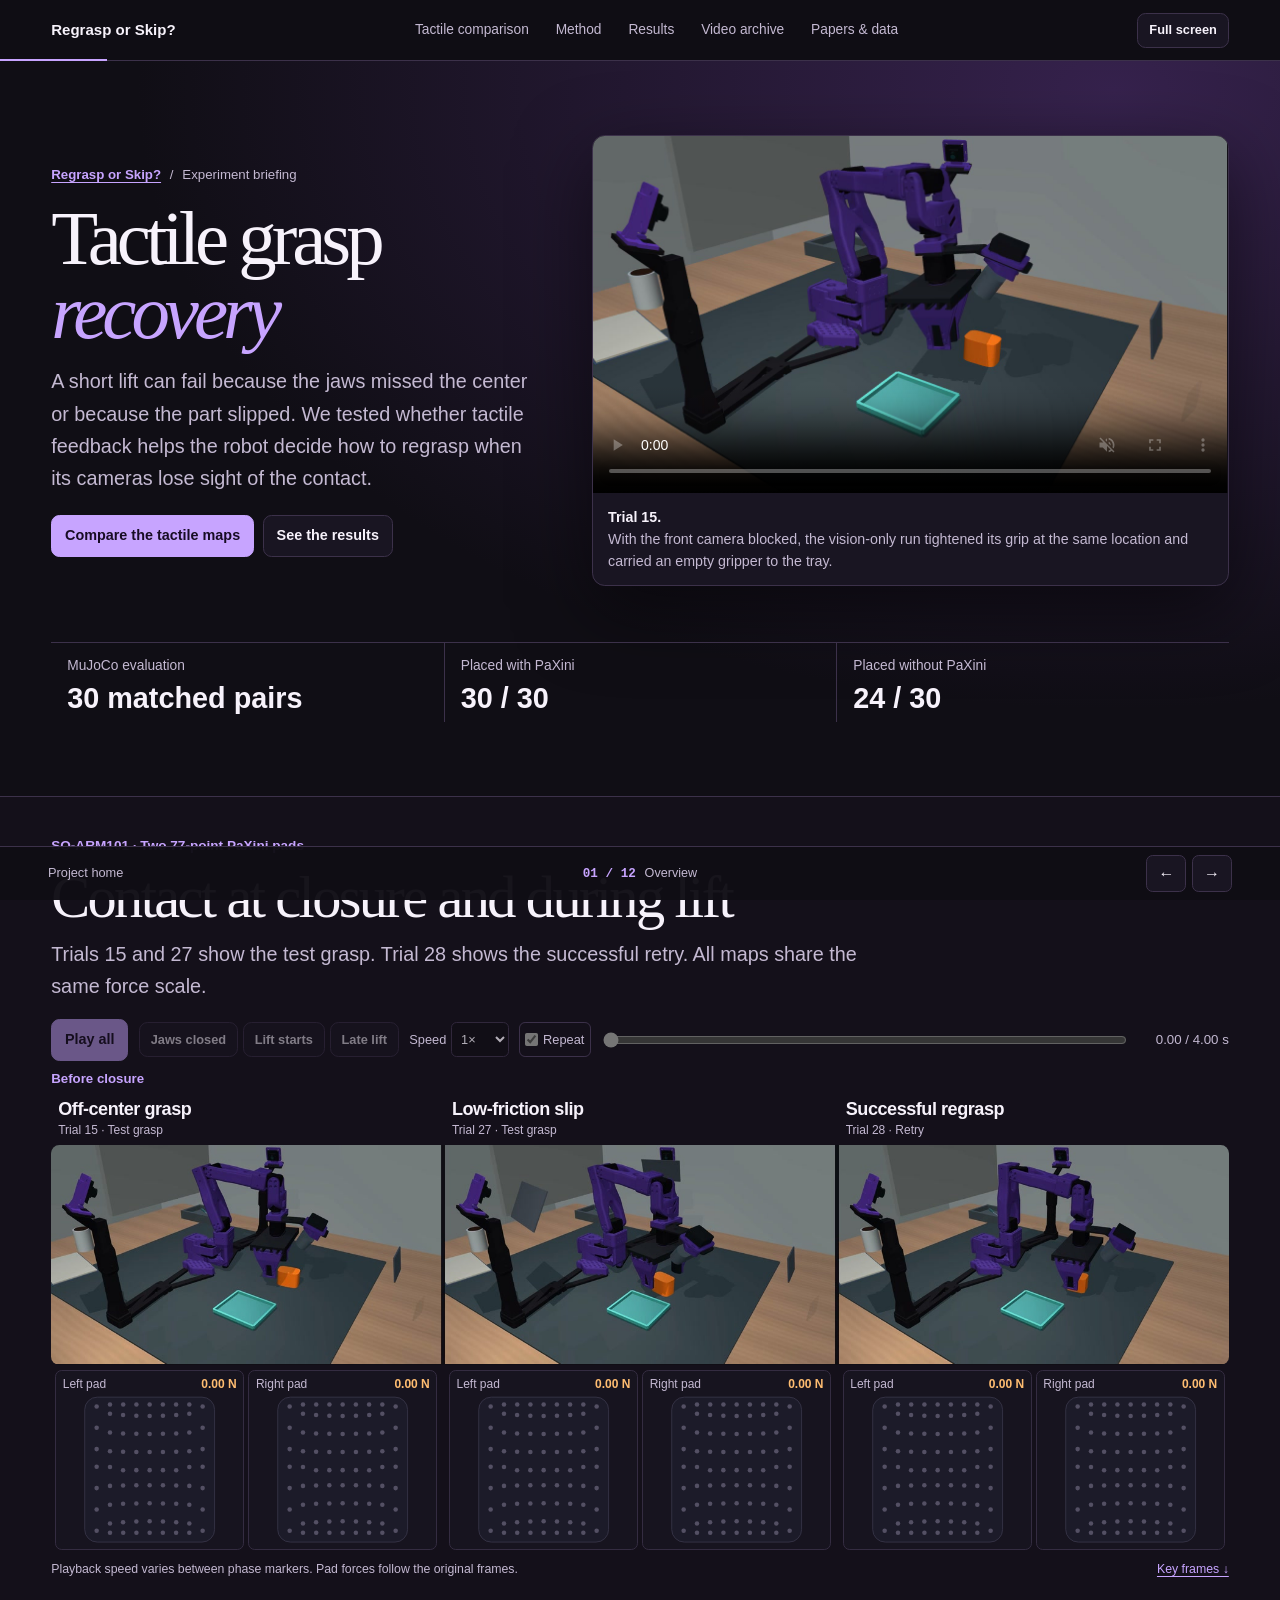
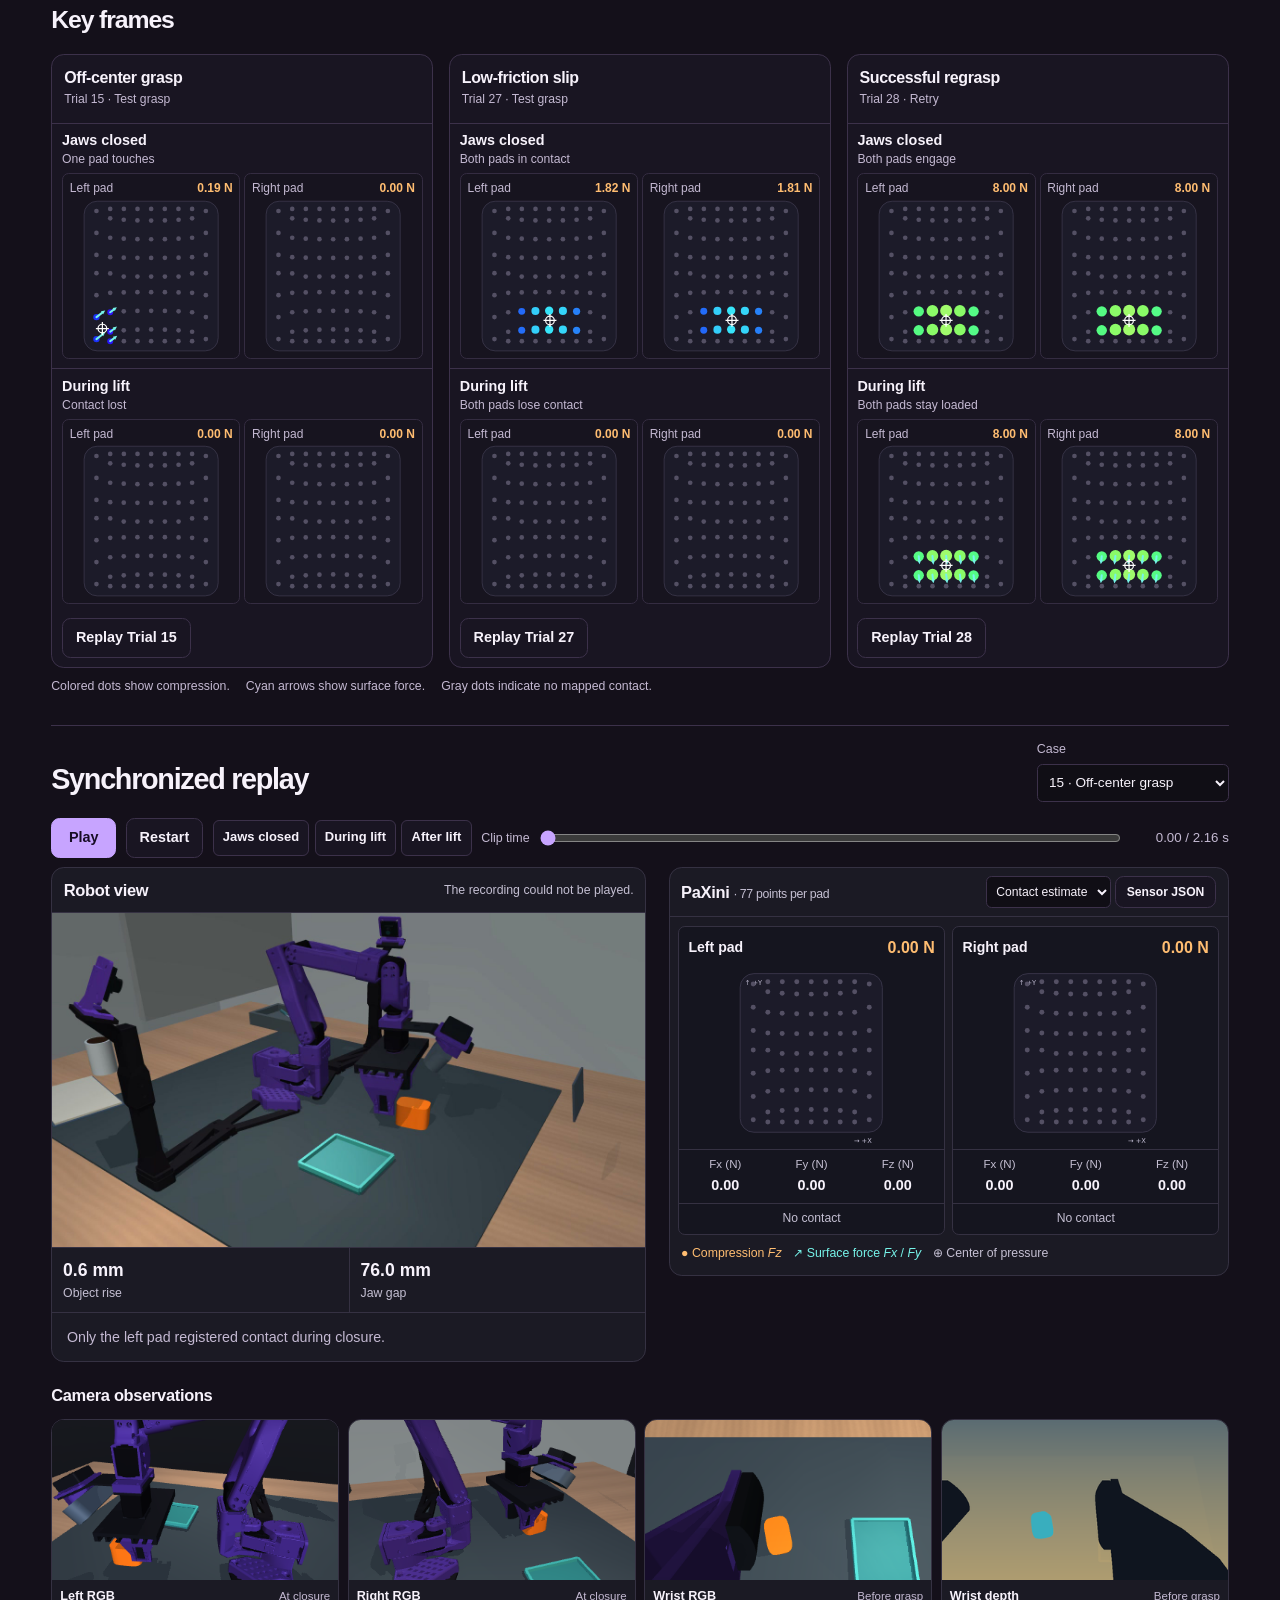
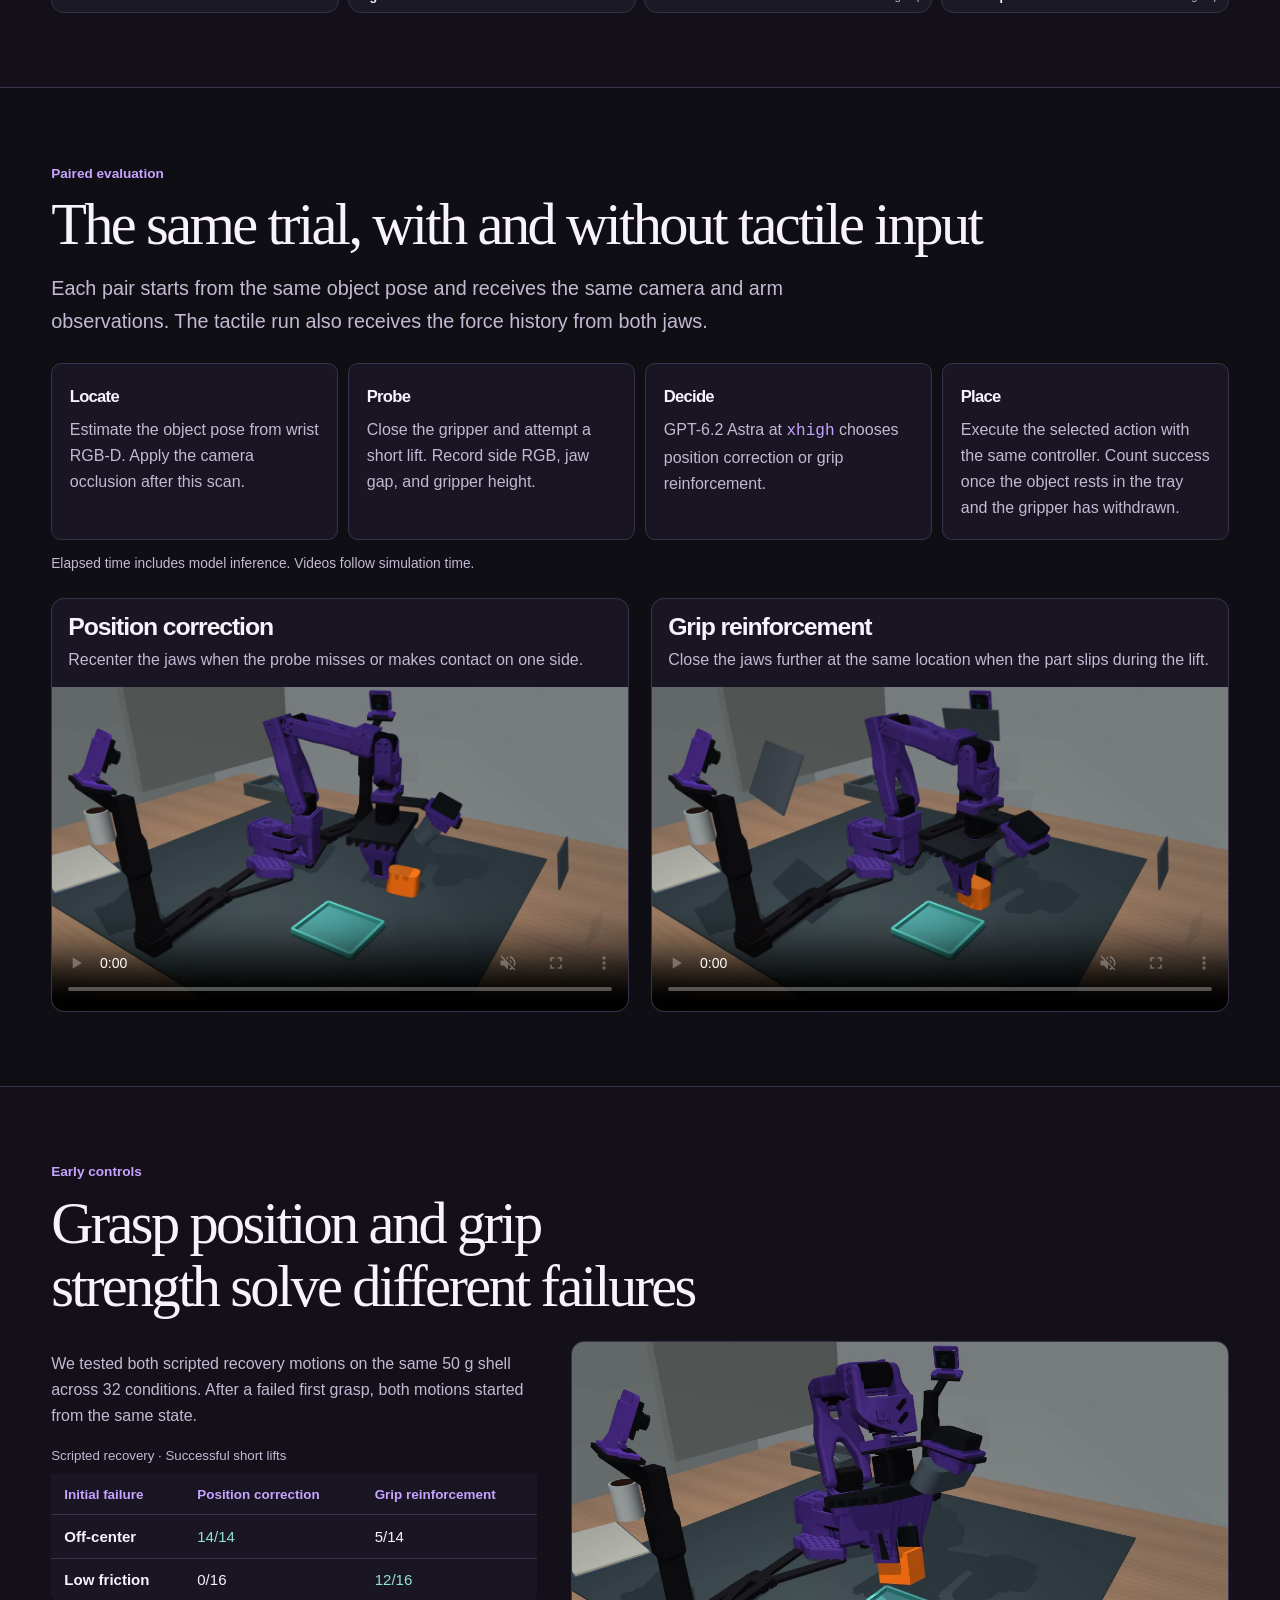
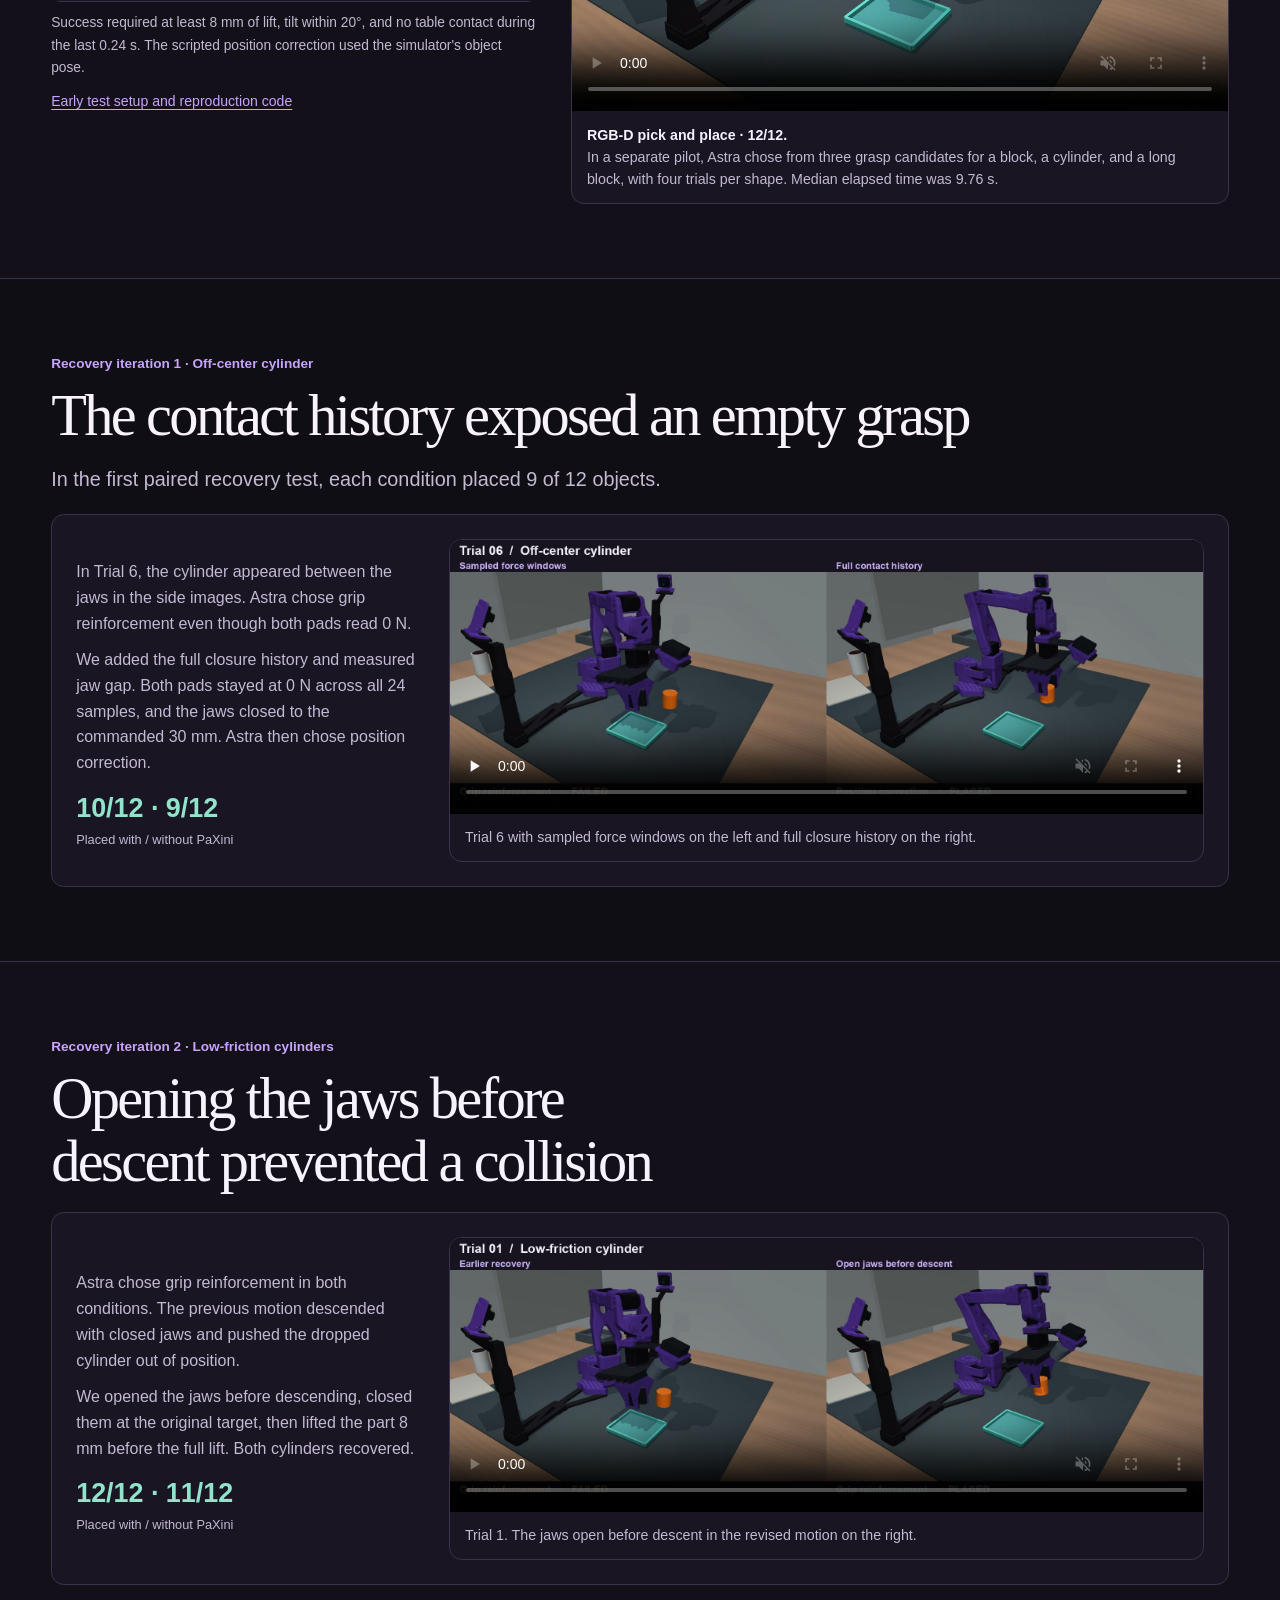
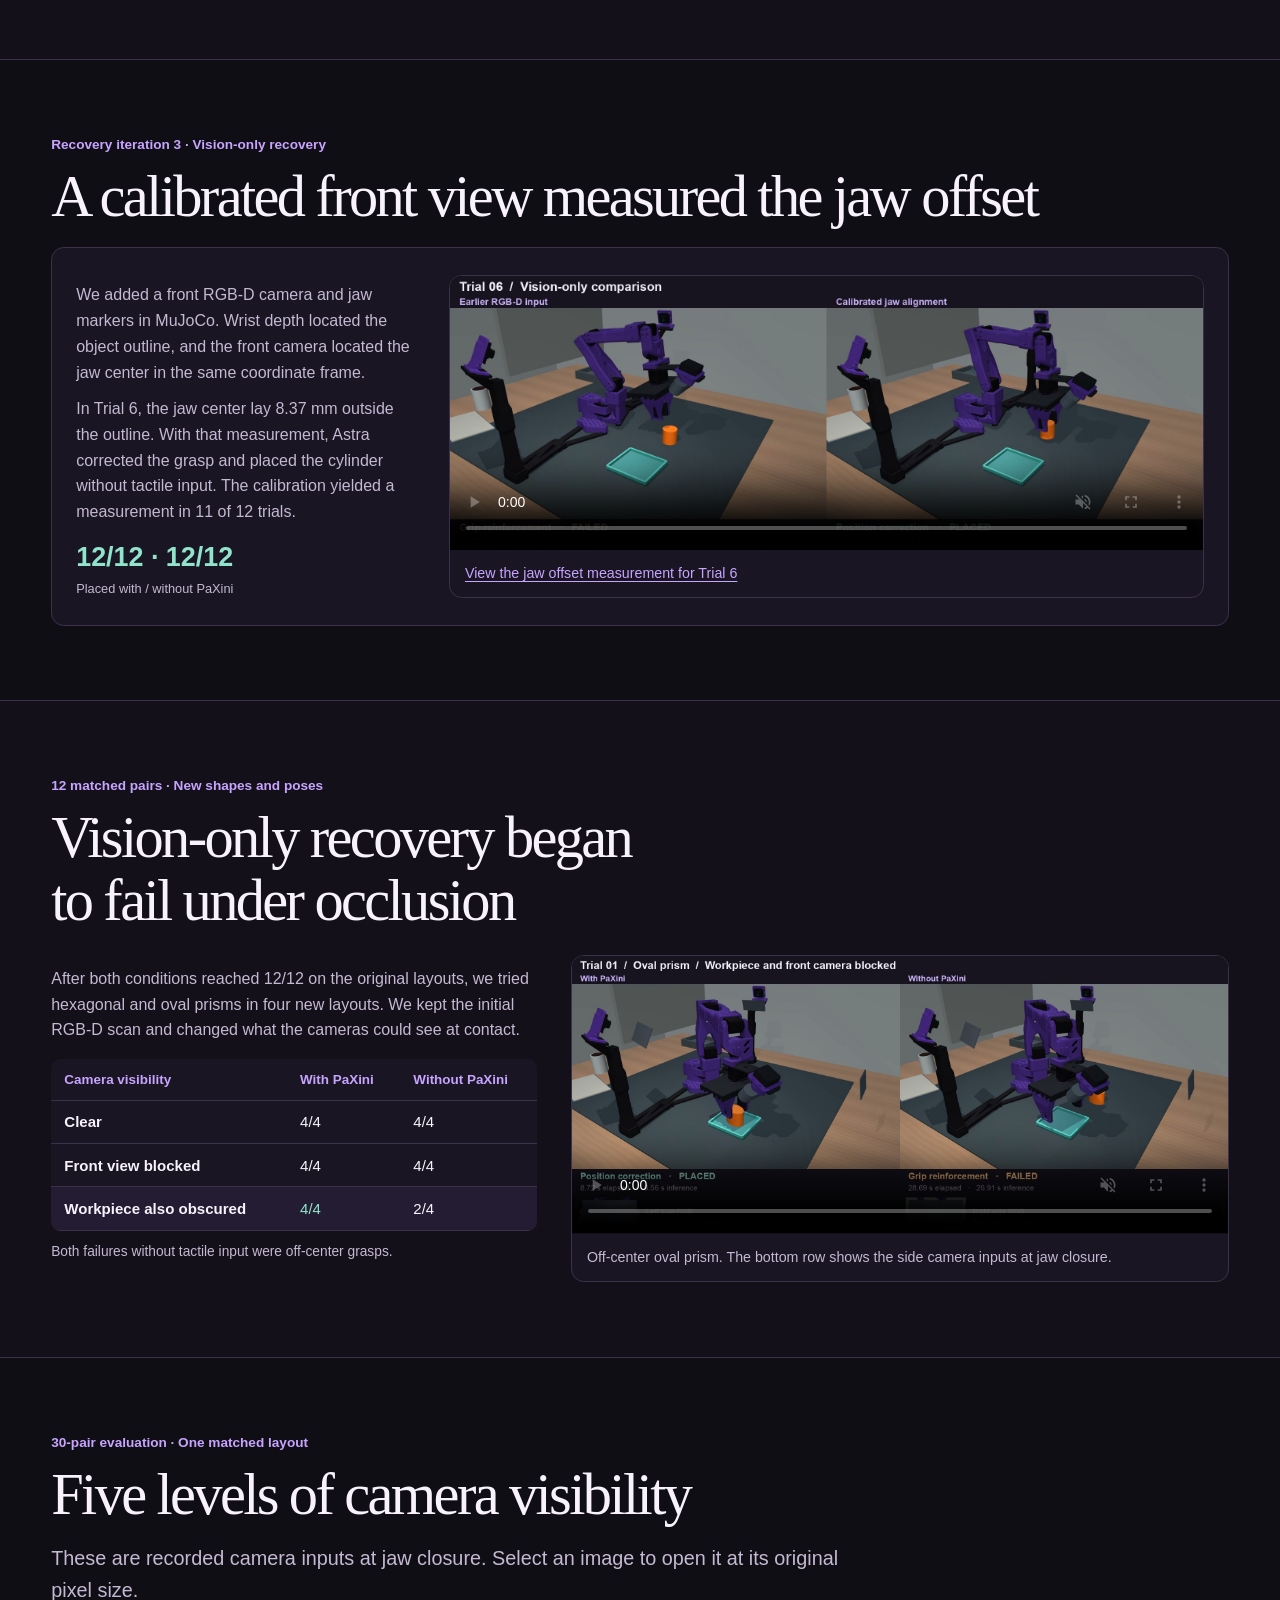
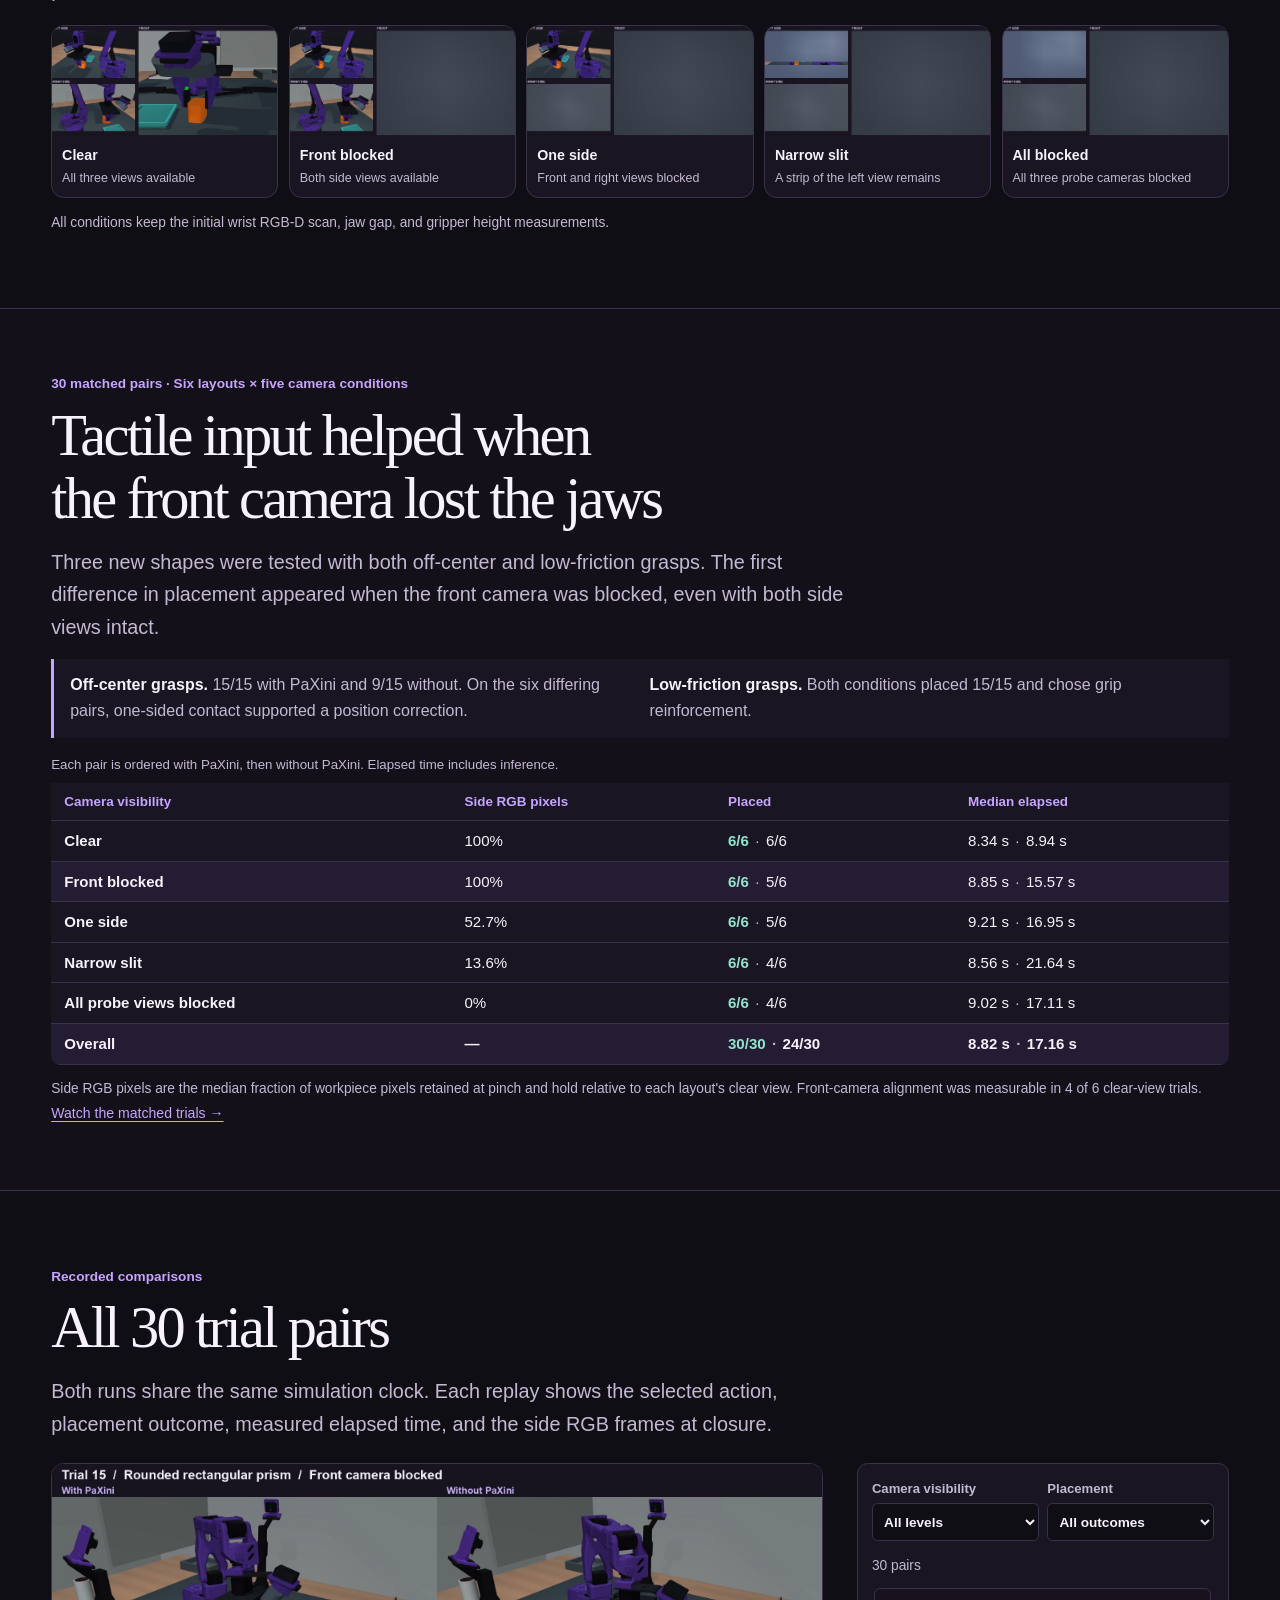
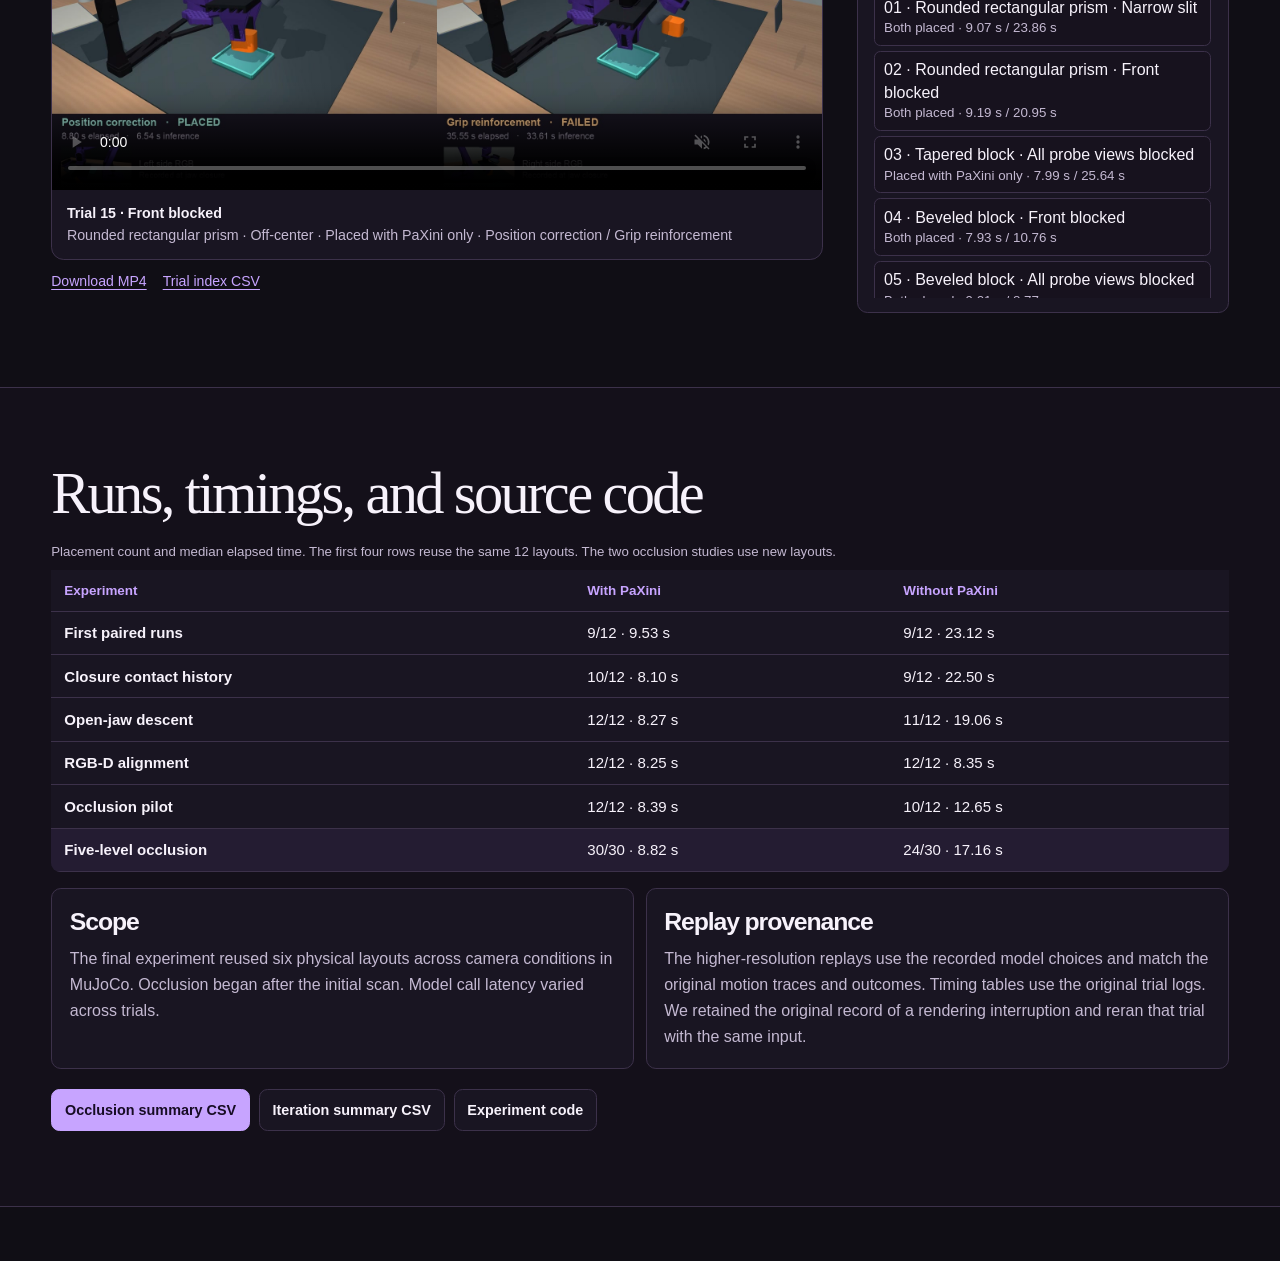
==== commit 3d88c17a: "Publish matched tactile regrasp study and manuscripts" ====
--- a/briefing/index.html
+++ b/briefing/index.html
@@ -19,7 +19,7 @@
   <div class="mast-inner">
     <a class="brand" href="../">Regrasp or Skip?</a>
     <nav aria-label="Page sections">
-      <a href="#touch">Tactile comparison</a><a href="#protocol">Method</a><a href="#graded">Results</a><a href="#library">Video archive</a>
+      <a href="#touch">Tactile comparison</a><a href="#protocol">Method</a><a href="#graded">Results</a><a href="#library">Video archive</a><a href="../research/">Papers &amp; data</a>
     </nav>
     <button class="button button-small" id="fullscreen" type="button" hidden>Full screen</button>
   </div>
